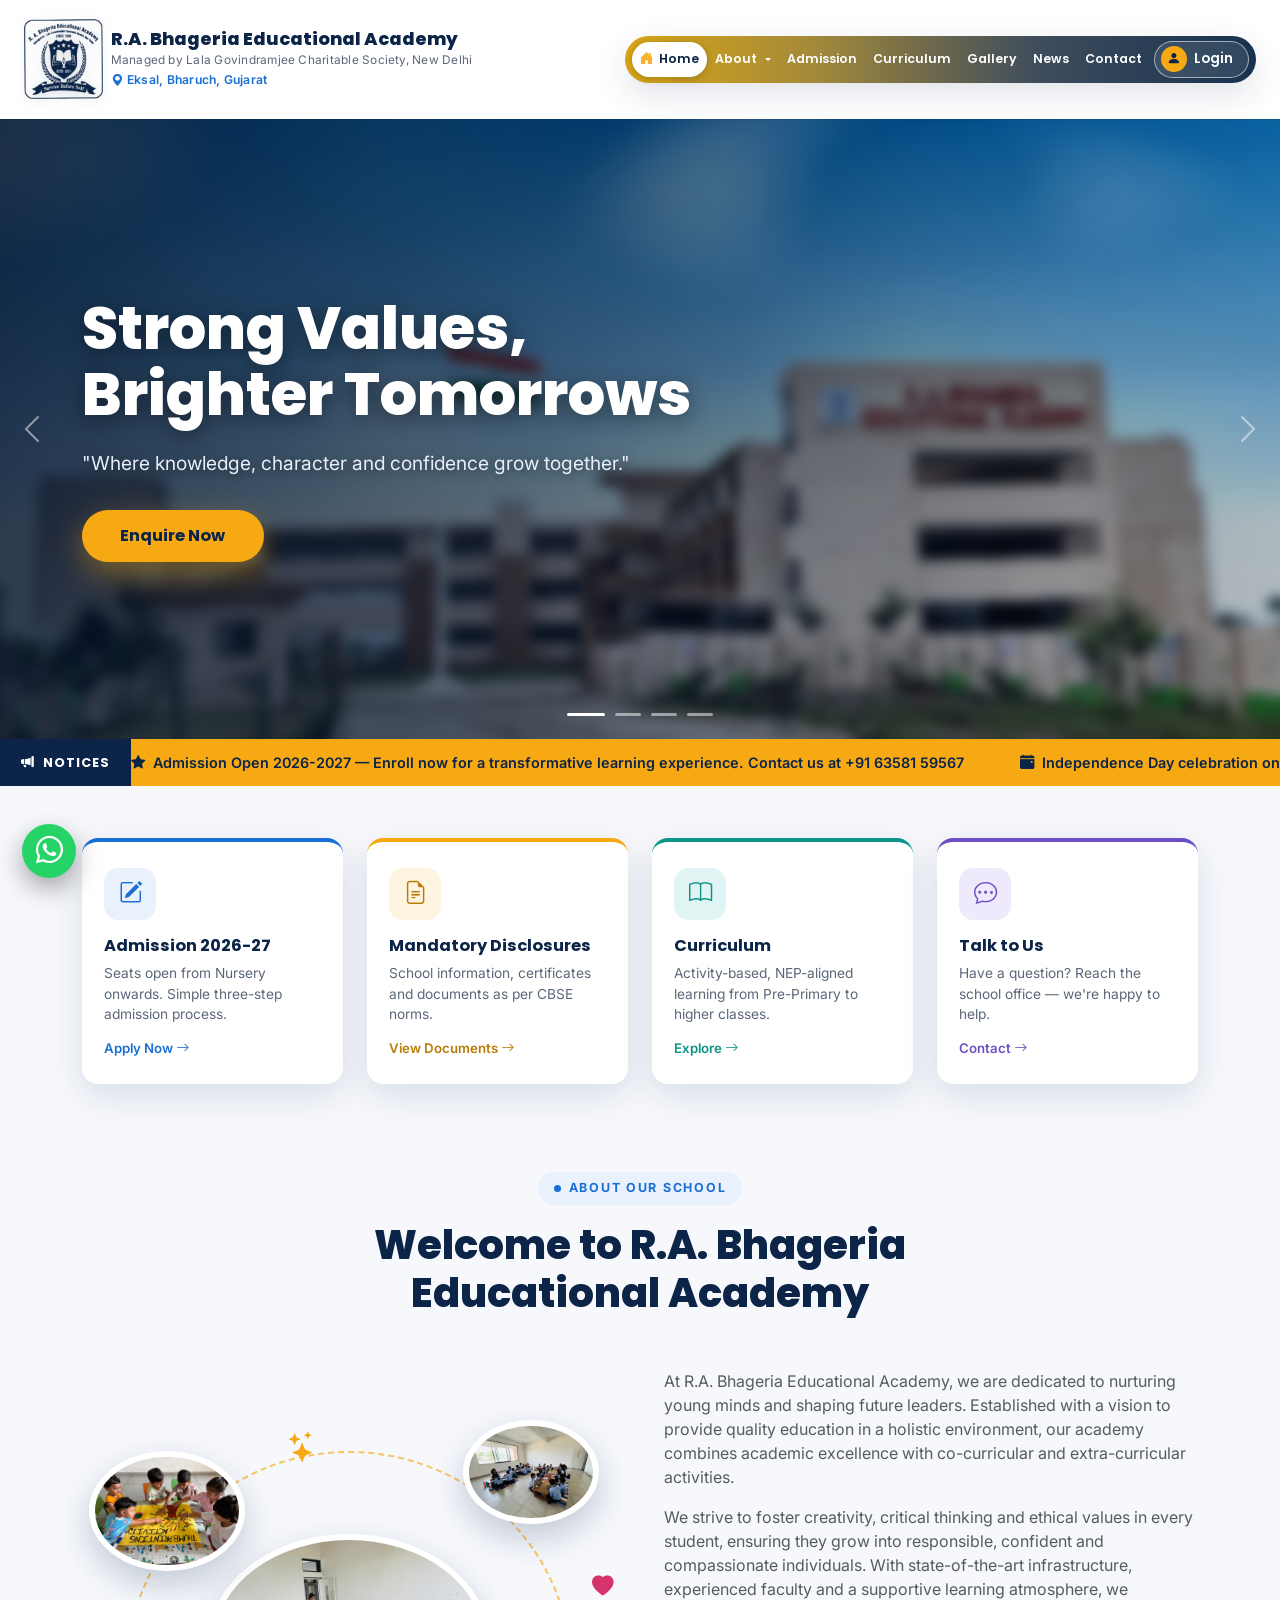
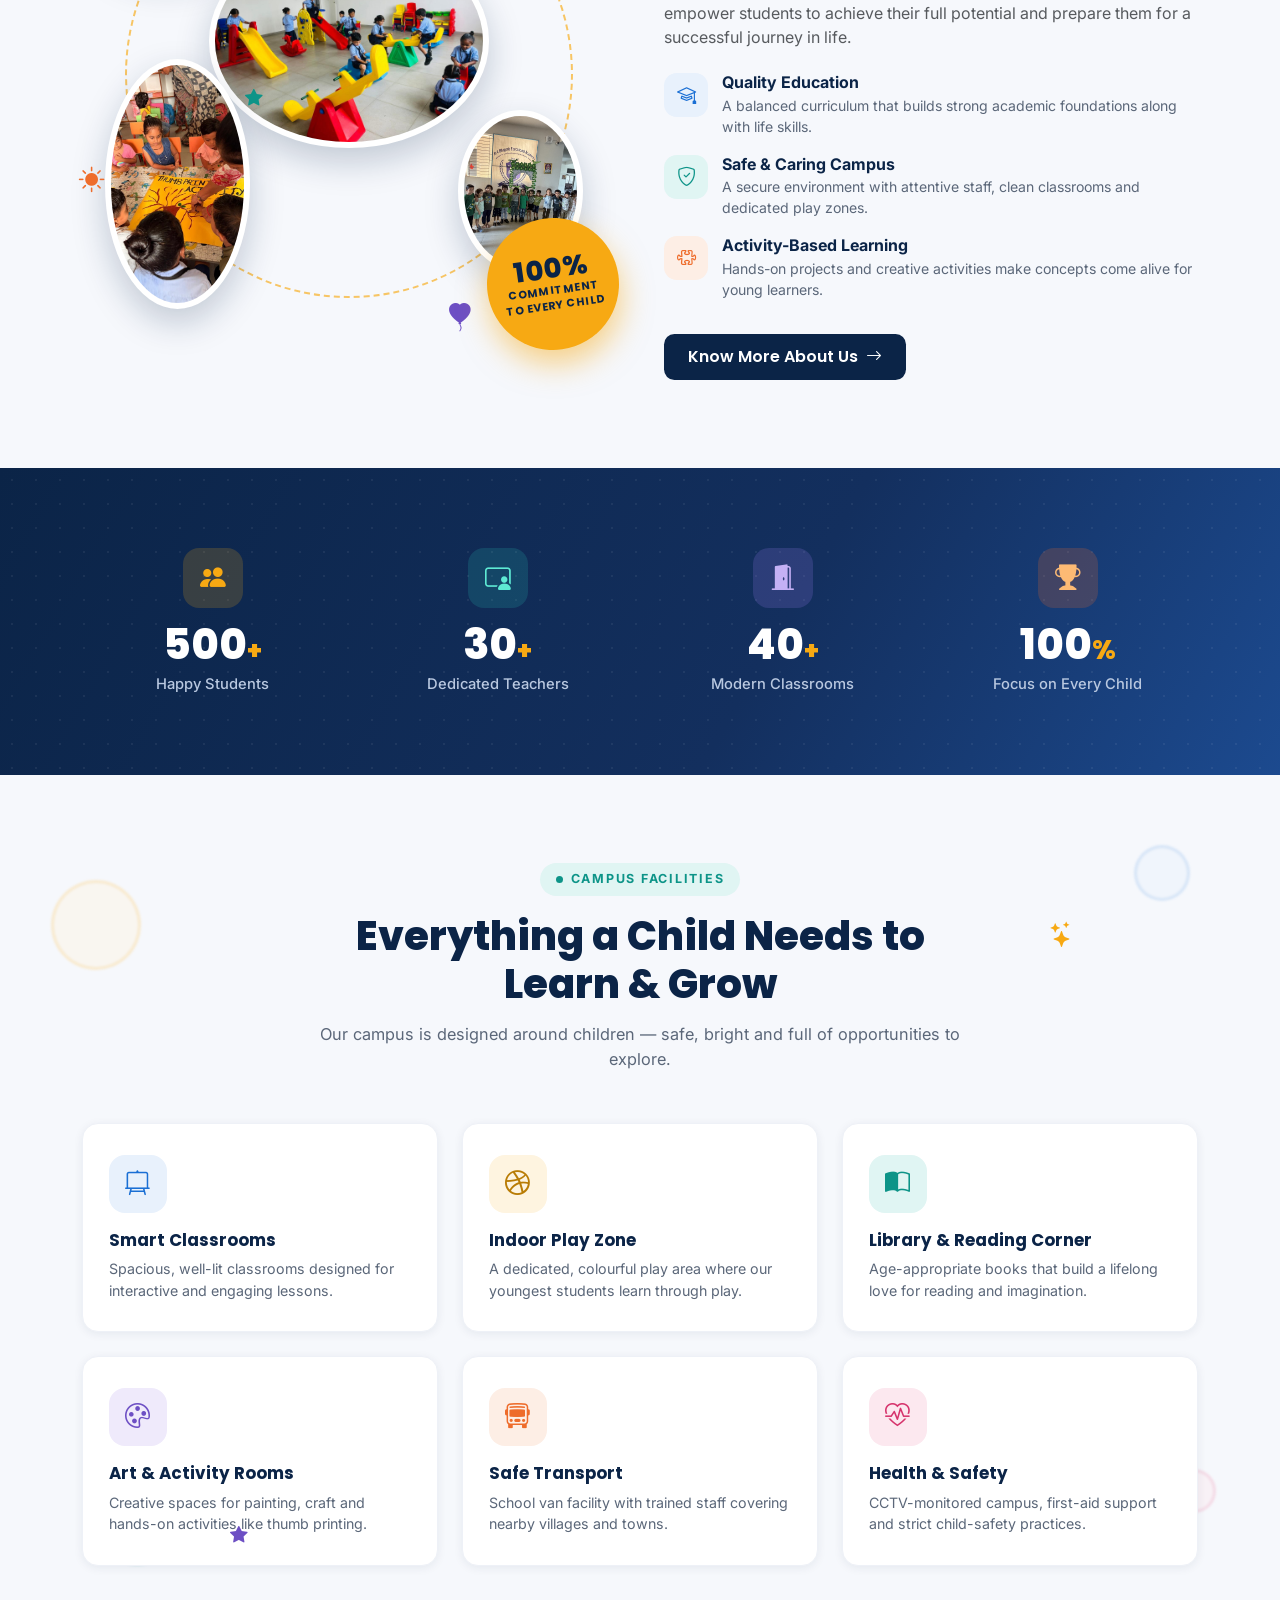
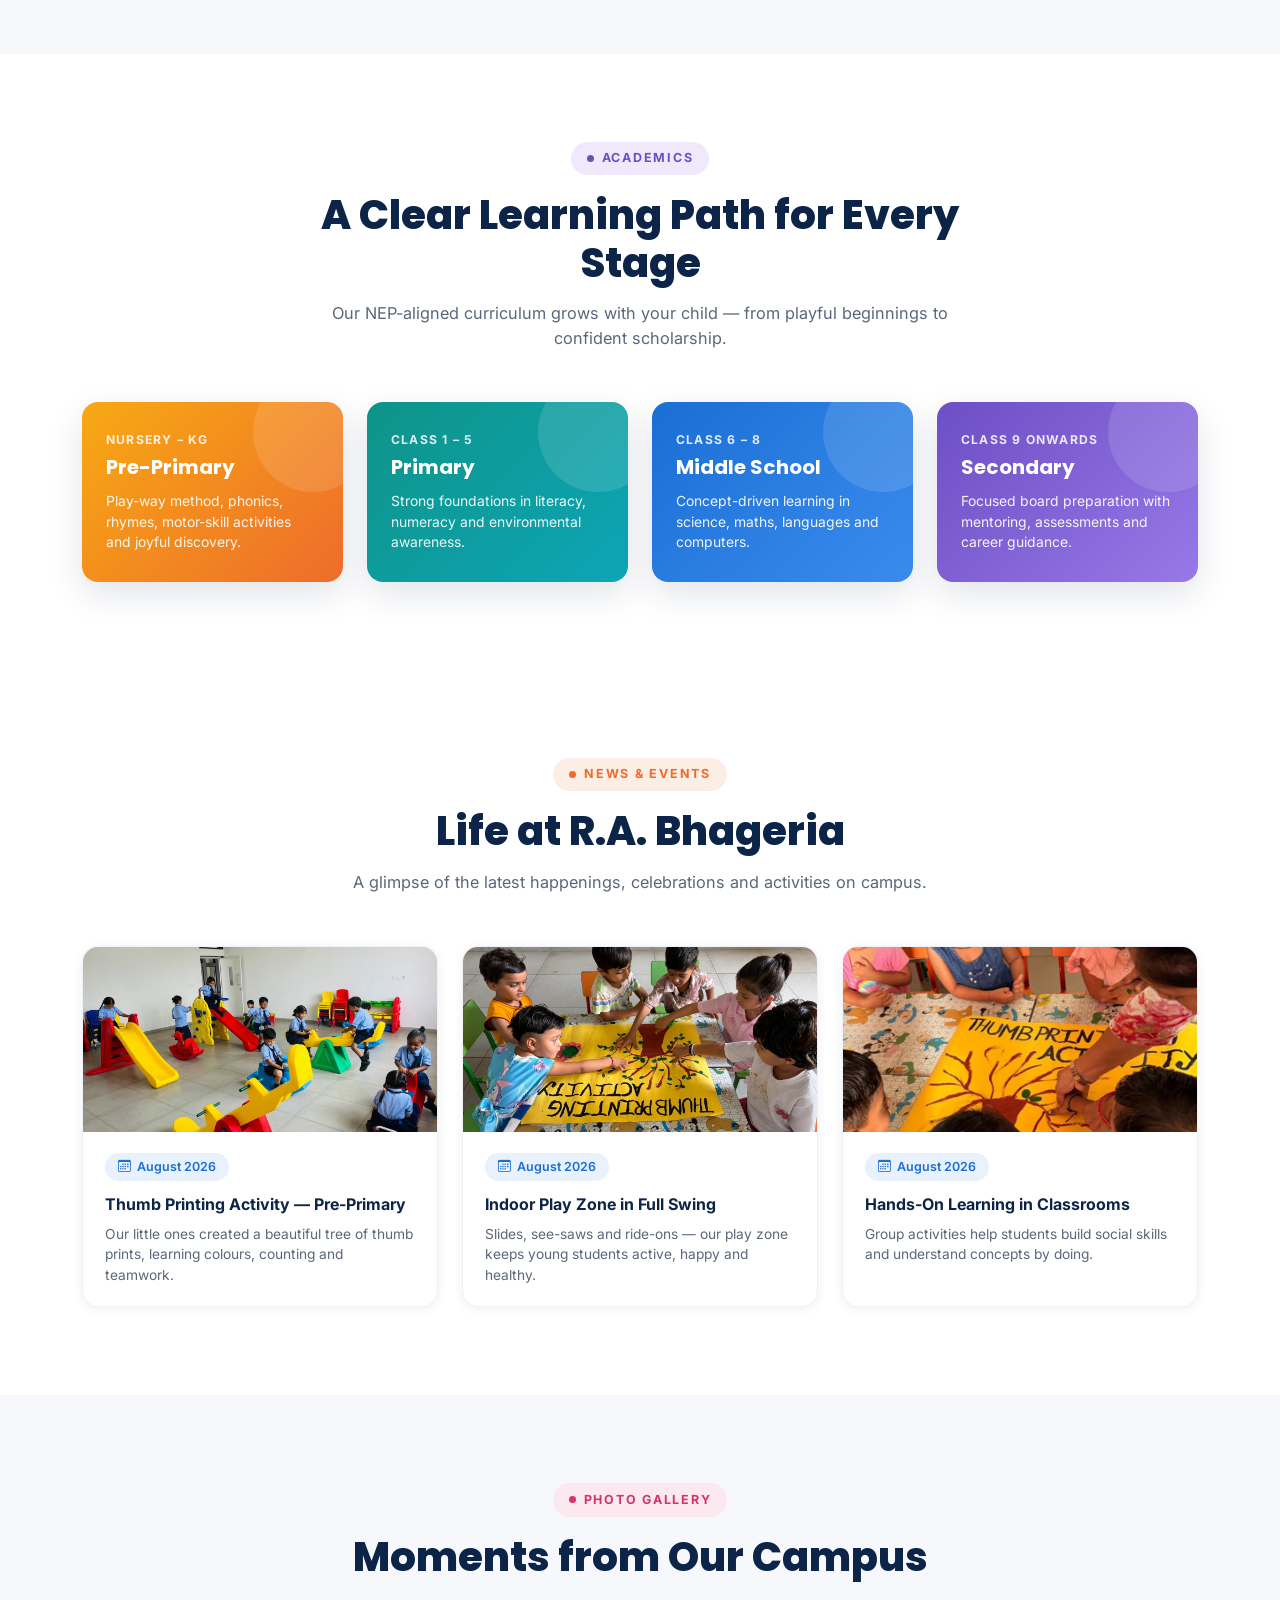
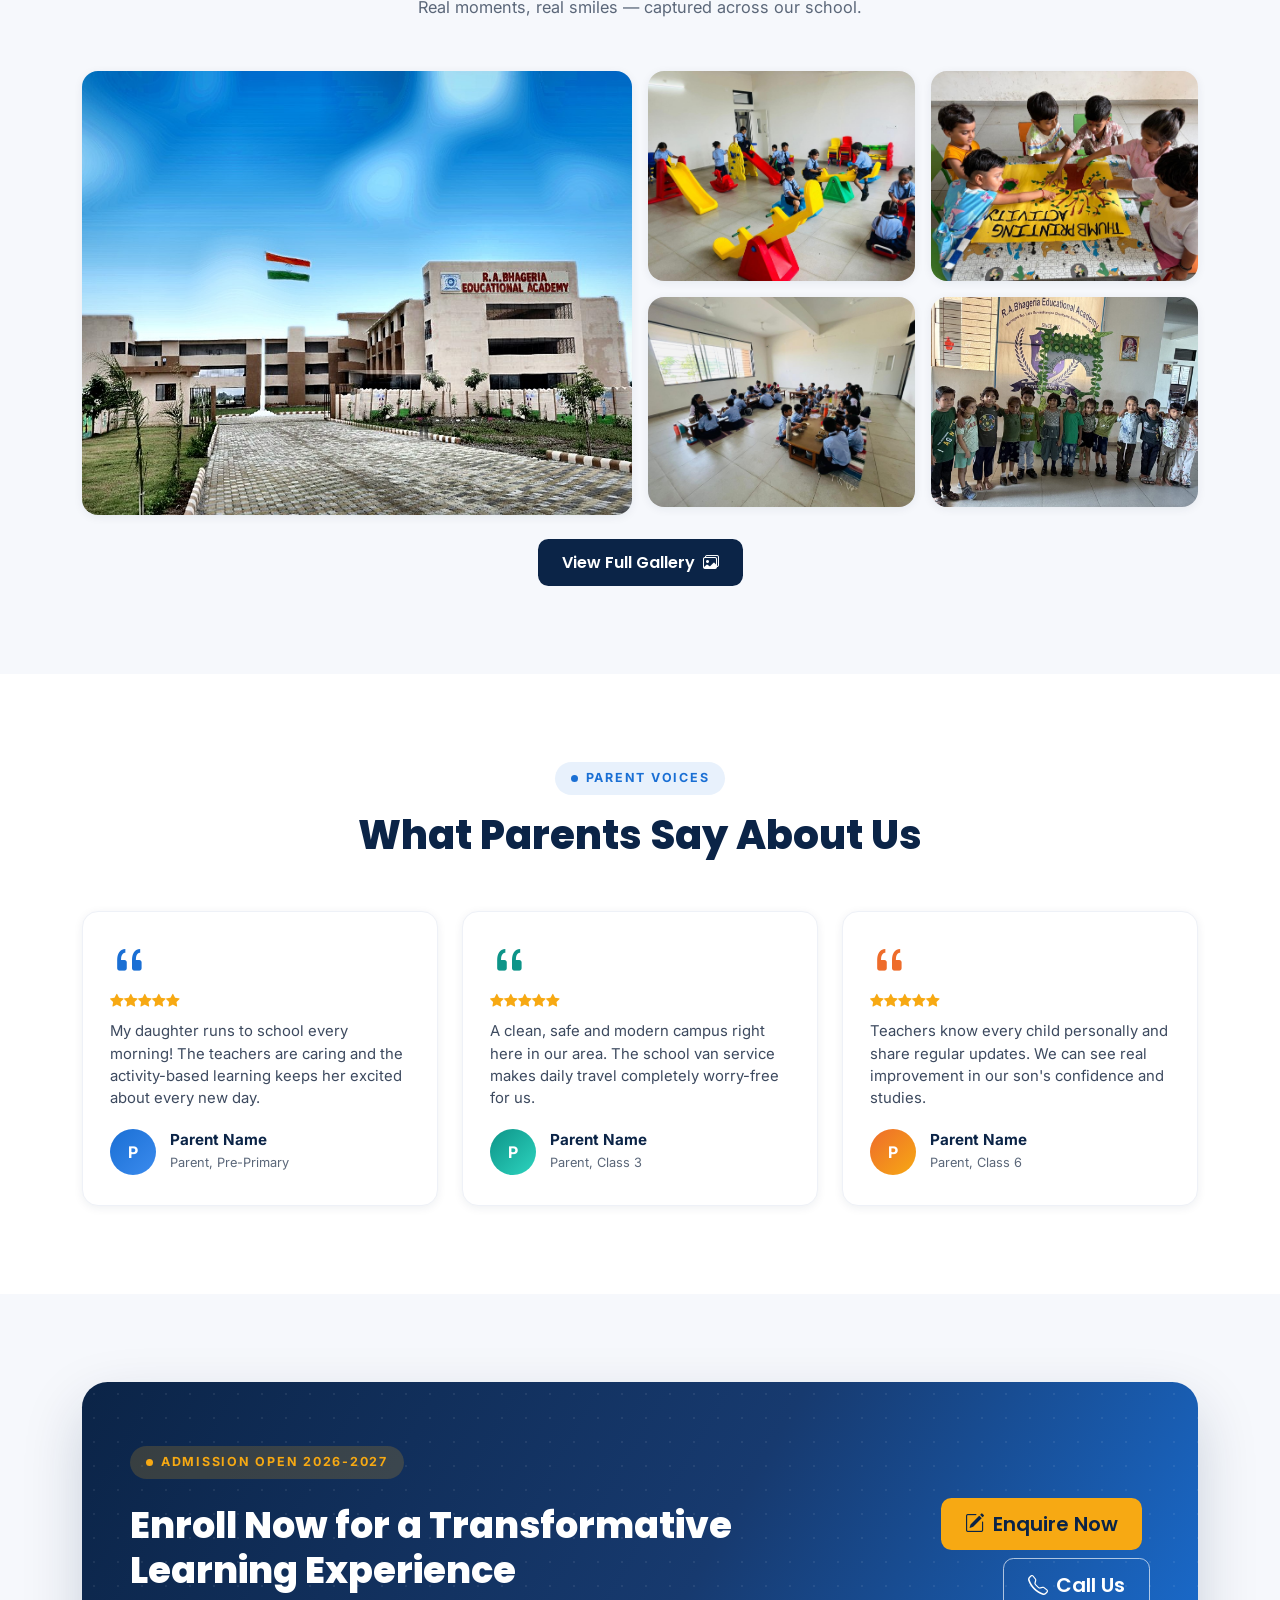
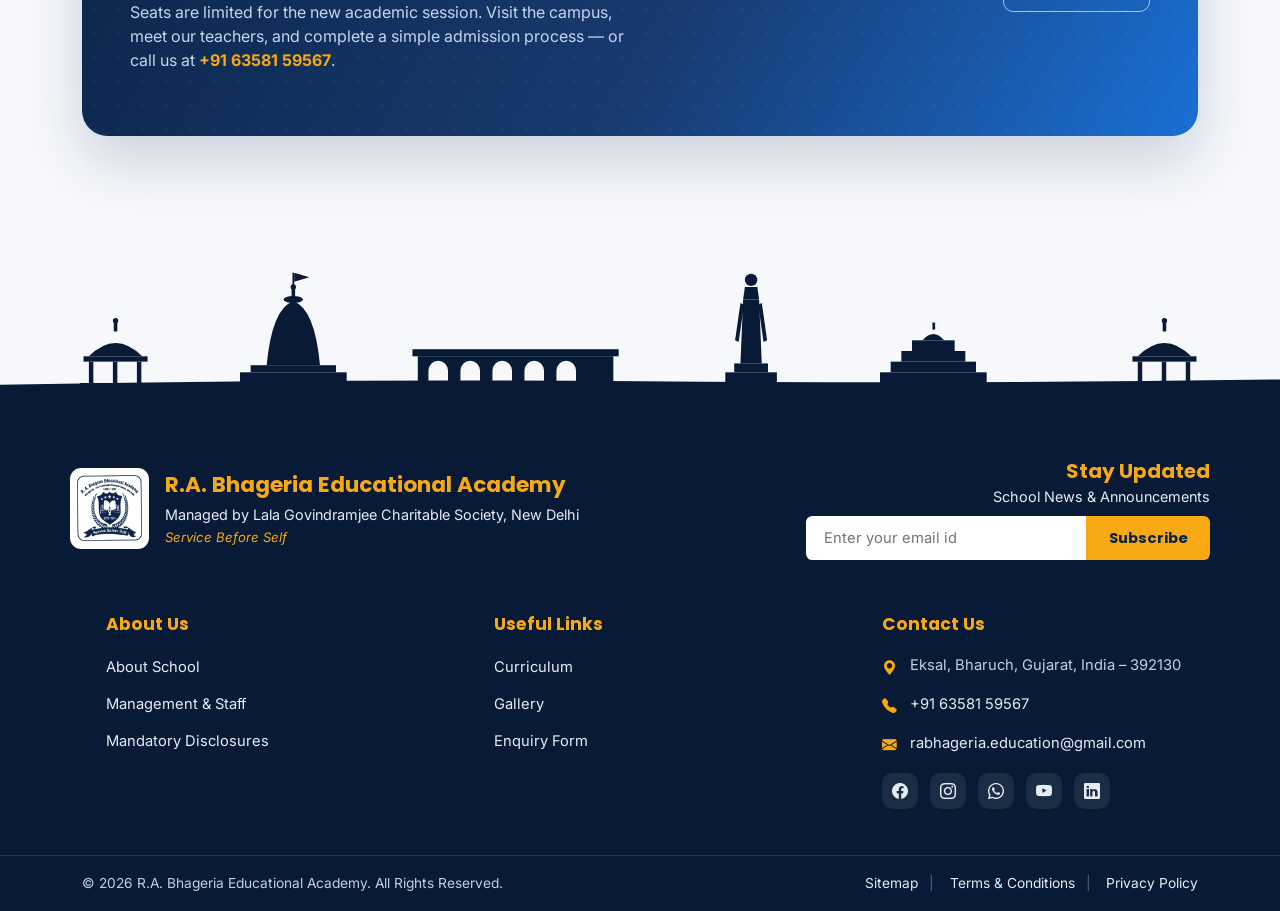
==== index.html @ 796c6606 "Initial website" ====
<!DOCTYPE html>
<html lang="en">
<head>
<meta charset="UTF-8">
<meta name="viewport" content="width=device-width, initial-scale=1.0">
<title>R.A. Bhageria Educational Academy | Eksal, Bharuch, Gujarat</title>
<meta name="description" content="R.A. Bhageria Educational Academy, Eksal, Bharuch — a modern CBSE school managed by Lala Govindramjee Charitable Society, New Delhi. Admissions open for 2026-27.">

<!-- Bootstrap 5 (local) -->
<link href="assets/css/bootstrap.min.css" rel="stylesheet">
<!-- Bootstrap Icons (local) -->
<link rel="stylesheet" href="assets/css/bootstrap-icons.min.css">
<!-- Google Fonts -->
<link rel="preconnect" href="https://fonts.googleapis.com">
<link href="https://fonts.googleapis.com/css2?family=Poppins:wght@400;500;600;700;800&family=Inter:wght@400;500;600&display=swap" rel="stylesheet">

<link rel="stylesheet" href="assets/css/style.css">
</head>
<body>

<!-- ================= NAVBAR (single) ================= -->
<nav class="navbar navbar-expand-xl navbar-main sticky-top" id="mainNav">
  <div class="container-fluid px-3 px-lg-4">
    <a class="navbar-brand d-flex align-items-center gap-2 me-2" href="#home">
      <img src="images/logo.png" alt="R.A. Bhageria Educational Academy logo" class="brand-logo">
      <div>
        <div class="brand-name">R.A. Bhageria Educational Academy</div>
        <div class="brand-tag">Managed by Lala Govindramjee Charitable Society, New Delhi</div>
        <div class="brand-loc"><i class="bi bi-geo-alt-fill me-1"></i>Eksal, Bharuch, Gujarat</div>
      </div>
    </a>
    <button class="navbar-toggler border-0" type="button" data-bs-toggle="offcanvas" data-bs-target="#mobileNav" aria-label="Menu">
      <i class="bi bi-list fs-2"></i>
    </button>
    <div class="collapse navbar-collapse justify-content-end d-none d-xl-flex">
      <div class="nav-strip">
        <ul class="navbar-nav align-items-center">
          <li class="nav-item"><a class="nav-link active" href="#home"><i class="bi bi-house-door-fill"></i>Home</a></li>
          <li class="nav-item dropdown">
            <a class="nav-link dropdown-toggle" href="#about" data-bs-toggle="dropdown"><i class="bi bi-people-fill"></i>About</a>
            <ul class="dropdown-menu">
              <li><a class="dropdown-item" href="about.html">About Us</a></li>
              <li><a class="dropdown-item" href="management-staff.html">Management &amp; Staff</a></li>
              <li><a class="dropdown-item" href="vision-mission.html">Vision &amp; Mission</a></li>
              <li><a class="dropdown-item" href="about.html#faq">FAQs</a></li>
              <li><a class="dropdown-item" href="about.html#contact-us">Contact &amp; Location</a></li>
            </ul>
          </li>
          <li class="nav-item"><a class="nav-link" href="#admission"><i class="bi bi-person-vcard-fill"></i>Admission</a></li>
          <li class="nav-item"><a class="nav-link" href="#academics"><i class="bi bi-journal-bookmark-fill"></i>Curriculum</a></li>
          <li class="nav-item"><a class="nav-link" href="#gallery"><i class="bi bi-images"></i>Gallery</a></li>
          <li class="nav-item"><a class="nav-link" href="#news"><i class="bi bi-newspaper"></i>News</a></li>
          <li class="nav-item"><a class="nav-link" href="#contact"><i class="bi bi-envelope-fill"></i>Contact</a></li>
          <li class="nav-item ms-1">
            <a class="portal-btn" href="#">
              <span class="portal-ic"><i class="bi bi-person-fill"></i></span> Login
            </a>
          </li>
        </ul>
      </div>
    </div>
  </div>
</nav>

<!-- Mobile offcanvas menu -->
<div class="offcanvas offcanvas-end" tabindex="-1" id="mobileNav">
  <div class="offcanvas-header">
    <h5 class="mb-0 font-display fw-bold" style="color:var(--navy)">Menu</h5>
    <button type="button" class="btn-close" data-bs-dismiss="offcanvas"></button>
  </div>
  <div class="offcanvas-body">
    <ul class="navbar-nav gap-1">
      <li class="nav-item"><a class="nav-link" href="#home" data-bs-dismiss="offcanvas">Home</a></li>
      <li class="nav-item"><a class="nav-link" href="about.html">About Us</a></li>
      <li class="nav-item"><a class="nav-link" href="management-staff.html">Management &amp; Staff</a></li>
      <li class="nav-item"><a class="nav-link" href="vision-mission.html">Vision &amp; Mission</a></li>
      <li class="nav-item"><a class="nav-link" href="#admission" data-bs-dismiss="offcanvas">Admission</a></li>
      <li class="nav-item"><a class="nav-link" href="#academics" data-bs-dismiss="offcanvas">Curriculum</a></li>
      <li class="nav-item"><a class="nav-link" href="#gallery" data-bs-dismiss="offcanvas">Gallery</a></li>
      <li class="nav-item"><a class="nav-link" href="#news" data-bs-dismiss="offcanvas">News &amp; Events</a></li>
      <li class="nav-item"><a class="nav-link" href="#contact" data-bs-dismiss="offcanvas">Contact Us</a></li>
      <li class="nav-item mt-3">
        <a class="portal-btn" href="#"><span class="portal-ic"><i class="bi bi-person-fill"></i></span> Login</a>
      </li>
    </ul>
  </div>
</div>

<!-- ================= HERO (full-bleed blurred photo + bold text) ================= -->
<header class="hero" id="home">
  <div id="heroCarousel" class="carousel slide" data-bs-ride="carousel" data-bs-interval="5500" data-bs-wrap="true" data-bs-touch="true">
    <div class="carousel-indicators">
      <button type="button" data-bs-target="#heroCarousel" data-bs-slide-to="0" class="active"></button>
      <button type="button" data-bs-target="#heroCarousel" data-bs-slide-to="1"></button>
      <button type="button" data-bs-target="#heroCarousel" data-bs-slide-to="2"></button>
      <button type="button" data-bs-target="#heroCarousel" data-bs-slide-to="3"></button>
    </div>
    <div class="carousel-inner">

      <!-- Slide 1 -->
      <div class="carousel-item active">
        <div class="slide-bg bg-1"></div>
        <div class="slide-overlay"></div>
        <div class="container">
          <div class="col-lg-8 col-xl-7">
            <h1 class="hero-title">Strong Values,<br>Brighter Tomorrows</h1>
            <p class="hero-quote">"Where knowledge, character and confidence grow together."</p>
            <a href="#contact" class="btn btn-enquire">Enquire Now</a>
          </div>
        </div>
      </div>

      <!-- Slide 2 -->
      <div class="carousel-item">
        <div class="slide-bg bg-2"></div>
        <div class="slide-overlay"></div>
        <div class="container">
          <div class="col-lg-8 col-xl-7">
            <h1 class="hero-title">Learning Through Play,<br>Growing Every Day</h1>
            <p class="hero-quote">"Bright play zones and caring teachers build confident little learners."</p>
            <a href="#gallery" class="btn btn-enquire">View Gallery</a>
          </div>
        </div>
      </div>

      <!-- Slide 3 -->
      <div class="carousel-item">
        <div class="slide-bg bg-3"></div>
        <div class="slide-overlay"></div>
        <div class="container">
          <div class="col-lg-8 col-xl-7">
            <h1 class="hero-title">Where Every Child<br>Learns by Doing</h1>
            <p class="hero-quote">"Hands-on activities make learning meaningful, memorable and fun."</p>
            <a href="#academics" class="btn btn-enquire">Our Curriculum</a>
          </div>
        </div>
      </div>

      <!-- Slide 4 -->
      <div class="carousel-item">
        <div class="slide-bg bg-4"></div>
        <div class="slide-overlay"></div>
        <div class="container">
          <div class="col-lg-8 col-xl-7">
            <h1 class="hero-title">Care Beyond<br>the Classroom</h1>
            <p class="hero-quote">"Healthy meals, safe spaces and values that last a lifetime."</p>
            <a href="#admission" class="btn btn-enquire">Enquire Now</a>
          </div>
        </div>
      </div>

    </div>
    <button class="carousel-control-prev" type="button" data-bs-target="#heroCarousel" data-bs-slide="prev">
      <span class="carousel-control-prev-icon"></span>
    </button>
    <button class="carousel-control-next" type="button" data-bs-target="#heroCarousel" data-bs-slide="next">
      <span class="carousel-control-next-icon"></span>
    </button>
  </div>
</header>

<!-- ================= NOTICE TICKER ================= -->
<div class="ticker-wrap d-flex align-items-stretch">
  <div class="ticker-label"><i class="bi bi-megaphone-fill"></i> NOTICES</div>
  <div class="ticker">
    <div class="ticker-track">
      <span><i class="bi bi-star-fill"></i>Admission Open 2026-2027 — Enroll now for a transformative learning experience. Contact us at +91 63581 59567</span>
      <span><i class="bi bi-calendar-event-fill"></i>Independence Day celebration on 15th August at the school ground</span>
      <span><i class="bi bi-palette-fill"></i>Thumb Printing Activity conducted for Pre-Primary students</span>
      <span><i class="bi bi-bus-front-fill"></i>School transport facility available across Bharuch district</span>
      <span><i class="bi bi-star-fill"></i>Admission Open 2026-2027 — Enroll now for a transformative learning experience. Contact us at +91 63581 59567</span>
      <span><i class="bi bi-calendar-event-fill"></i>Independence Day celebration on 15th August at the school ground</span>
      <span><i class="bi bi-palette-fill"></i>Thumb Printing Activity conducted for Pre-Primary students</span>
      <span><i class="bi bi-bus-front-fill"></i>School transport facility available across Bharuch district</span>
    </div>
  </div>
</div>

<!-- ================= QUICK LINKS ================= -->
<div class="container quick-wrap">
  <div class="row g-4">
    <div class="col-md-6 col-lg-3 reveal">
      <a href="#admission" class="quick-card qc-blue">
        <div class="ic"><i class="bi bi-pencil-square"></i></div>
        <h5>Admission 2026-27</h5>
        <p>Seats open from Nursery onwards. Simple three-step admission process.</p>
        <span class="go">Apply Now <i class="bi bi-arrow-right"></i></span>
      </a>
    </div>
    <div class="col-md-6 col-lg-3 reveal" data-delay="1">
      <a href="#" class="quick-card qc-gold">
        <div class="ic"><i class="bi bi-file-earmark-text"></i></div>
        <h5>Mandatory Disclosures</h5>
        <p>School information, certificates and documents as per CBSE norms.</p>
        <span class="go">View Documents <i class="bi bi-arrow-right"></i></span>
      </a>
    </div>
    <div class="col-md-6 col-lg-3 reveal" data-delay="2">
      <a href="#academics" class="quick-card qc-teal">
        <div class="ic"><i class="bi bi-book"></i></div>
        <h5>Curriculum</h5>
        <p>Activity-based, NEP-aligned learning from Pre-Primary to higher classes.</p>
        <span class="go">Explore <i class="bi bi-arrow-right"></i></span>
      </a>
    </div>
    <div class="col-md-6 col-lg-3 reveal" data-delay="3">
      <a href="#contact" class="quick-card qc-purple">
        <div class="ic"><i class="bi bi-chat-dots"></i></div>
        <h5>Talk to Us</h5>
        <p>Have a question? Reach the school office — we're happy to help.</p>
        <span class="go">Contact <i class="bi bi-arrow-right"></i></span>
      </a>
    </div>
  </div>
</div>

<!-- ================= ABOUT ================= -->
<section class="section" id="about">
  <div class="container">
    <div class="section-head reveal">
      <span class="eyebrow c-blue"><span class="dot"></span> About Our School</span>
      <h2 class="section-title">Welcome to R.A. Bhageria Educational Academy</h2>
    </div>
    <div class="row align-items-center g-5">
      <div class="col-lg-6 reveal">
        <div class="about-collage">
          <div class="collage-ring"></div>
          <div class="c-photo c-main"><img src="images/activity-thumbprint.jpg" alt="Students doing thumb printing activity"></div>
          <div class="c-photo c-sm c1"><img src="images/play-area.jpg" alt="Indoor play zone"></div>
          <div class="c-photo c-sm c2"><img src="images/dining-hall.jpg" alt="Dining hall"></div>
          <div class="c-photo c-sm c3"><img src="images/classroom-2.jpg" alt="Classroom activity"></div>
          <div class="c-photo c-sm c4"><img src="images/activity-2.jpg" alt="Activity time"></div>
          <i class="bi bi-stars deco d1" aria-hidden="true"></i>
          <i class="bi bi-heart-fill deco d2" aria-hidden="true"></i>
          <i class="bi bi-sun-fill deco d3" aria-hidden="true"></i>
          <i class="bi bi-balloon-heart-fill deco d4" aria-hidden="true"></i>
          <i class="bi bi-star-fill deco d5" aria-hidden="true"></i>
          <div class="collage-sticker"><span>100%</span>Commitment<br>to Every Child</div>
        </div>
      </div>
      <div class="col-lg-6 reveal" data-delay="1">
        <p class="text-muted mb-3">At R.A. Bhageria Educational Academy, we are dedicated to nurturing young minds and shaping future leaders. Established with a vision to provide quality education in a holistic environment, our academy combines academic excellence with co-curricular and extra-curricular activities.</p>
        <p class="text-muted mb-4">We strive to foster creativity, critical thinking and ethical values in every student, ensuring they grow into responsible, confident and compassionate individuals. With state-of-the-art infrastructure, experienced faculty and a supportive learning atmosphere, we empower students to achieve their full potential and prepare them for a successful journey in life.</p>
        <div class="about-point">
          <div class="ic" style="background:var(--blue-soft);color:var(--blue)"><i class="bi bi-mortarboard"></i></div>
          <div><h6>Quality Education</h6><p>A balanced curriculum that builds strong academic foundations along with life skills.</p></div>
        </div>
        <div class="about-point">
          <div class="ic" style="background:var(--teal-soft);color:var(--teal)"><i class="bi bi-shield-check"></i></div>
          <div><h6>Safe &amp; Caring Campus</h6><p>A secure environment with attentive staff, clean classrooms and dedicated play zones.</p></div>
        </div>
        <div class="about-point">
          <div class="ic" style="background:var(--orange-soft);color:var(--orange)"><i class="bi bi-puzzle"></i></div>
          <div><h6>Activity-Based Learning</h6><p>Hands-on projects and creative activities make concepts come alive for young learners.</p></div>
        </div>
        <a href="#" class="btn btn-navy mt-3">Know More About Us <i class="bi bi-arrow-right ms-1"></i></a>
      </div>
    </div>
  </div>
</section>

<!-- ================= STATS ================= -->
<section class="stats py-5">
  <div class="container position-relative py-3">
    <div class="row g-4">
      <div class="col-6 col-lg-3 reveal">
        <div class="stat-box">
          <div class="ic" style="background:rgba(247,169,19,.18);color:var(--gold)"><i class="bi bi-people-fill"></i></div>
          <div class="stat-num"><span class="counter" data-target="500">0</span><small>+</small></div>
          <div class="stat-lbl">Happy Students</div>
        </div>
      </div>
      <div class="col-6 col-lg-3 reveal" data-delay="1">
        <div class="stat-box">
          <div class="ic" style="background:rgba(45,212,191,.16);color:#5eead4"><i class="bi bi-person-video3"></i></div>
          <div class="stat-num"><span class="counter" data-target="30">0</span><small>+</small></div>
          <div class="stat-lbl">Dedicated Teachers</div>
        </div>
      </div>
      <div class="col-6 col-lg-3 reveal" data-delay="2">
        <div class="stat-box">
          <div class="ic" style="background:rgba(150,120,232,.2);color:#c4b0f5"><i class="bi bi-door-open-fill"></i></div>
          <div class="stat-num"><span class="counter" data-target="40">0</span><small>+</small></div>
          <div class="stat-lbl">Modern Classrooms</div>
        </div>
      </div>
      <div class="col-6 col-lg-3 reveal" data-delay="3">
        <div class="stat-box">
          <div class="ic" style="background:rgba(238,108,43,.2);color:#fdba74"><i class="bi bi-trophy-fill"></i></div>
          <div class="stat-num"><span class="counter" data-target="100">0</span><small>%</small></div>
          <div class="stat-lbl">Focus on Every Child</div>
        </div>
      </div>
    </div>
  </div>
</section>

<!-- ================= FACILITIES ================= -->
<section class="section facilities-sec" id="facilities">
  <span class="fshape fs1"></span>
  <span class="fshape fs2"></span>
  <span class="fshape fs3"></span>
  <span class="fshape fs4"></span>
  <i class="bi bi-stars deco fd1" aria-hidden="true"></i>
  <i class="bi bi-star-fill deco fd2" aria-hidden="true"></i>
  <div class="container position-relative">
    <div class="section-head reveal">
      <span class="eyebrow c-teal"><span class="dot"></span> Campus Facilities</span>
      <h2 class="section-title">Everything a Child Needs to Learn &amp; Grow</h2>
      <p class="section-sub">Our campus is designed around children — safe, bright and full of opportunities to explore.</p>
    </div>
    <div class="row g-4">
      <div class="col-md-6 col-lg-4 reveal">
        <div class="facility-card">
          <div class="ic" style="background:var(--blue-soft);color:var(--blue)"><i class="bi bi-easel2"></i></div>
          <h5>Smart Classrooms</h5>
          <p>Spacious, well-lit classrooms designed for interactive and engaging lessons.</p>
        </div>
      </div>
      <div class="col-md-6 col-lg-4 reveal" data-delay="1">
        <div class="facility-card">
          <div class="ic" style="background:var(--gold-soft);color:#b97c05"><i class="bi bi-dribbble"></i></div>
          <h5>Indoor Play Zone</h5>
          <p>A dedicated, colourful play area where our youngest students learn through play.</p>
        </div>
      </div>
      <div class="col-md-6 col-lg-4 reveal" data-delay="2">
        <div class="facility-card">
          <div class="ic" style="background:var(--teal-soft);color:var(--teal)"><i class="bi bi-book-half"></i></div>
          <h5>Library &amp; Reading Corner</h5>
          <p>Age-appropriate books that build a lifelong love for reading and imagination.</p>
        </div>
      </div>
      <div class="col-md-6 col-lg-4 reveal">
        <div class="facility-card">
          <div class="ic" style="background:var(--purple-soft);color:var(--purple)"><i class="bi bi-palette"></i></div>
          <h5>Art &amp; Activity Rooms</h5>
          <p>Creative spaces for painting, craft and hands-on activities like thumb printing.</p>
        </div>
      </div>
      <div class="col-md-6 col-lg-4 reveal" data-delay="1">
        <div class="facility-card">
          <div class="ic" style="background:var(--orange-soft);color:var(--orange)"><i class="bi bi-bus-front"></i></div>
          <h5>Safe Transport</h5>
          <p>School van facility with trained staff covering nearby villages and towns.</p>
        </div>
      </div>
      <div class="col-md-6 col-lg-4 reveal" data-delay="2">
        <div class="facility-card">
          <div class="ic" style="background:var(--rose-soft);color:var(--rose)"><i class="bi bi-heart-pulse"></i></div>
          <h5>Health &amp; Safety</h5>
          <p>CCTV-monitored campus, first-aid support and strict child-safety practices.</p>
        </div>
      </div>
    </div>
  </div>
</section>

<!-- ================= ACADEMICS ================= -->
<section class="section academics" id="academics">
  <div class="container">
    <div class="section-head reveal">
      <span class="eyebrow c-purple"><span class="dot"></span> Academics</span>
      <h2 class="section-title">A Clear Learning Path for Every Stage</h2>
      <p class="section-sub">Our NEP-aligned curriculum grows with your child — from playful beginnings to confident scholarship.</p>
    </div>
    <div class="row g-4">
      <div class="col-md-6 col-lg-3 reveal">
        <div class="stage-card st-1">
          <div class="grade">Nursery – KG</div>
          <h5>Pre-Primary</h5>
          <p>Play-way method, phonics, rhymes, motor-skill activities and joyful discovery.</p>
        </div>
      </div>
      <div class="col-md-6 col-lg-3 reveal" data-delay="1">
        <div class="stage-card st-2">
          <div class="grade">Class 1 – 5</div>
          <h5>Primary</h5>
          <p>Strong foundations in literacy, numeracy and environmental awareness.</p>
        </div>
      </div>
      <div class="col-md-6 col-lg-3 reveal" data-delay="2">
        <div class="stage-card st-3">
          <div class="grade">Class 6 – 8</div>
          <h5>Middle School</h5>
          <p>Concept-driven learning in science, maths, languages and computers.</p>
        </div>
      </div>
      <div class="col-md-6 col-lg-3 reveal" data-delay="3">
        <div class="stage-card st-4">
          <div class="grade">Class 9 onwards</div>
          <h5>Secondary</h5>
          <p>Focused board preparation with mentoring, assessments and career guidance.</p>
        </div>
      </div>
    </div>
  </div>
</section>

<!-- ================= NEWS & EVENTS ================= -->
<section class="section" id="news" style="background:#fff">
  <div class="container">
    <div class="section-head reveal">
      <span class="eyebrow c-orange"><span class="dot"></span> News &amp; Events</span>
      <h2 class="section-title">Life at R.A. Bhageria</h2>
      <p class="section-sub">A glimpse of the latest happenings, celebrations and activities on campus.</p>
    </div>
    <div class="row g-4">
      <div class="col-md-6 col-lg-4 reveal">
        <div class="news-card nc-1">
          <div class="thumb"><img src="images/activity-thumbprint.jpg" alt="Thumb printing activity by pre-primary students"></div>
          <div class="news-body">
            <span class="news-date"><i class="bi bi-calendar3"></i> August 2026</span>
            <h6>Thumb Printing Activity — Pre-Primary</h6>
            <p>Our little ones created a beautiful tree of thumb prints, learning colours, counting and teamwork.</p>
          </div>
        </div>
      </div>
      <div class="col-md-6 col-lg-4 reveal" data-delay="1">
        <div class="news-card nc-2">
          <div class="thumb"><img src="images/play-area.jpg" alt="Students enjoying the indoor play zone"></div>
          <div class="news-body">
            <span class="news-date"><i class="bi bi-calendar3"></i> August 2026</span>
            <h6>Indoor Play Zone in Full Swing</h6>
            <p>Slides, see-saws and ride-ons — our play zone keeps young students active, happy and healthy.</p>
          </div>
        </div>
      </div>
      <div class="col-md-6 col-lg-4 reveal" data-delay="2">
        <div class="news-card nc-3">
          <div class="thumb"><img src="images/classroom-2.jpg" alt="Classroom activity session"></div>
          <div class="news-body">
            <span class="news-date"><i class="bi bi-calendar3"></i> August 2026</span>
            <h6>Hands-On Learning in Classrooms</h6>
            <p>Group activities help students build social skills and understand concepts by doing.</p>
          </div>
        </div>
      </div>
    </div>
  </div>
</section>

<!-- ================= GALLERY ================= -->
<section class="section" id="gallery">
  <div class="container">
    <div class="section-head reveal">
      <span class="eyebrow c-rose"><span class="dot"></span> Photo Gallery</span>
      <h2 class="section-title">Moments from Our Campus</h2>
      <p class="section-sub">Real moments, real smiles — captured across our school.</p>
    </div>
    <div class="row g-3">
      <div class="col-lg-6 reveal">
        <a class="g-item tall d-block" href="images/school-building-hd.jpg" target="_blank">
          <img src="images/school-building-hd.jpg" alt="School building with the national flag">
          <span class="cap"><i class="bi bi-building me-1"></i> Our Campus</span>
        </a>
      </div>
      <div class="col-lg-6">
        <div class="row g-3">
          <div class="col-6 reveal" data-delay="1">
            <a class="g-item d-block" href="images/activity-thumbprint.jpg" target="_blank">
              <img src="images/activity-thumbprint.jpg" alt="Thumb printing activity">
              <span class="cap"><i class="bi bi-palette me-1"></i> Art Activity</span>
            </a>
          </div>
          <div class="col-6 reveal" data-delay="2">
            <a class="g-item d-block" href="images/play-area.jpg" target="_blank">
              <img src="images/play-area.jpg" alt="Indoor play area">
              <span class="cap"><i class="bi bi-dribbble me-1"></i> Play Zone</span>
            </a>
          </div>
          <div class="col-6 reveal" data-delay="2">
            <a class="g-item d-block" href="images/dining-hall.jpg" target="_blank">
              <img src="images/dining-hall.jpg" alt="Students having lunch in the dining hall">
              <span class="cap"><i class="bi bi-cup-hot me-1"></i> Dining Hall</span>
            </a>
          </div>
          <div class="col-6 reveal" data-delay="3">
            <a class="g-item d-block" href="images/activity-2.jpg" target="_blank">
              <img src="images/activity-2.jpg" alt="Students during activity time">
              <span class="cap"><i class="bi bi-stars me-1"></i> Activity Time</span>
            </a>
          </div>
        </div>
      </div>
    </div>
    <div class="text-center mt-4 reveal">
      <a href="#" class="btn btn-navy">View Full Gallery <i class="bi bi-images ms-1"></i></a>
    </div>
  </div>
</section>

<!-- ================= TESTIMONIALS ================= -->
<section class="section" id="testimonials" style="background:#fff">
  <div class="container">
    <div class="section-head reveal">
      <span class="eyebrow c-blue"><span class="dot"></span> Parent Voices</span>
      <h2 class="section-title">What Parents Say About Us</h2>
    </div>
    <div class="row g-4">
      <div class="col-md-4 reveal">
        <div class="testi-card">
          <div class="quote" style="color:var(--blue)"><i class="bi bi-quote"></i></div>
          <div class="stars"><i class="bi bi-star-fill"></i><i class="bi bi-star-fill"></i><i class="bi bi-star-fill"></i><i class="bi bi-star-fill"></i><i class="bi bi-star-fill"></i></div>
          <p>My daughter runs to school every morning! The teachers are caring and the activity-based learning keeps her excited about every new day.</p>
          <div class="testi-who">
            <div class="av" style="background:linear-gradient(135deg,#1a6fd4,#3b8bee)">P</div>
            <div><h6>Parent Name</h6><span>Parent, Pre-Primary</span></div>
          </div>
        </div>
      </div>
      <div class="col-md-4 reveal" data-delay="1">
        <div class="testi-card">
          <div class="quote" style="color:var(--teal)"><i class="bi bi-quote"></i></div>
          <div class="stars"><i class="bi bi-star-fill"></i><i class="bi bi-star-fill"></i><i class="bi bi-star-fill"></i><i class="bi bi-star-fill"></i><i class="bi bi-star-fill"></i></div>
          <p>A clean, safe and modern campus right here in our area. The school van service makes daily travel completely worry-free for us.</p>
          <div class="testi-who">
            <div class="av" style="background:linear-gradient(135deg,#0d9488,#2dd4bf)">P</div>
            <div><h6>Parent Name</h6><span>Parent, Class 3</span></div>
          </div>
        </div>
      </div>
      <div class="col-md-4 reveal" data-delay="2">
        <div class="testi-card">
          <div class="quote" style="color:var(--orange)"><i class="bi bi-quote"></i></div>
          <div class="stars"><i class="bi bi-star-fill"></i><i class="bi bi-star-fill"></i><i class="bi bi-star-fill"></i><i class="bi bi-star-fill"></i><i class="bi bi-star-fill"></i></div>
          <p>Teachers know every child personally and share regular updates. We can see real improvement in our son's confidence and studies.</p>
          <div class="testi-who">
            <div class="av" style="background:linear-gradient(135deg,#ee6c2b,#f7a913)">P</div>
            <div><h6>Parent Name</h6><span>Parent, Class 6</span></div>
          </div>
        </div>
      </div>
    </div>
  </div>
</section>

<!-- ================= CTA / ADMISSION ================= -->
<section class="section" id="admission">
  <div class="container">
    <div class="cta reveal">
      <div class="row align-items-center position-relative g-4">
        <div class="col-lg-8">
          <span class="eyebrow c-gold" style="background:rgba(247,169,19,.18);color:var(--gold)"><span class="dot"></span> Admission Open 2026-2027</span>
          <h2 class="mt-2">Enroll Now for a Transformative Learning Experience</h2>
          <p class="mt-2 mb-0">Seats are limited for the new academic session. Visit the campus, meet our teachers, and complete a simple admission process — or call us at <a href="tel:+916358159567" style="color:var(--gold);font-weight:700;text-decoration:none">+91 63581 59567</a>.</p>
        </div>
        <div class="col-lg-4 text-lg-end">
          <a href="#contact" class="btn btn-gold btn-lg mb-2 me-2"><i class="bi bi-pencil-square me-2"></i>Enquire Now</a>
          <a href="tel:+916358159567" class="btn btn-outline-light-2 btn-lg mb-2"><i class="bi bi-telephone me-2"></i>Call Us</a>
        </div>
      </div>
    </div>
  </div>
</section>

<!-- ================= GUJARAT HERITAGE BAND ================= -->
<div class="gujarat-band" aria-hidden="true">
<svg xmlns="http://www.w3.org/2000/svg" viewBox="0 0 1440 200" preserveAspectRatio="xMidYMax slice">
  <g fill="#081a35">
    <!-- ground -->
    <path d="M0,200 L0,182 Q360,175 720,178 Q1080,181 1440,176 L1440,200 Z"/>

    <!-- chhatri pavilion (left) -->
    <g>
      <path d="M100,150 Q130,120 160,150 Z"/>
      <rect x="128" y="112" width="4" height="10"/>
      <circle cx="130" cy="110" r="3"/>
      <rect x="94" y="150" width="72" height="6"/>
      <rect x="100" y="156" width="5" height="26"/>
      <rect x="127" y="156" width="5" height="26"/>
      <rect x="154" y="156" width="5" height="26"/>
      <rect x="90" y="180" width="80" height="6"/>
    </g>

    <!-- temple shikhara -->
    <g>
      <rect x="270" y="168" width="120" height="16"/>
      <rect x="282" y="160" width="96" height="8"/>
      <path d="M300,160 Q306,96 330,88 Q354,96 360,160 Z"/>
      <ellipse cx="330" cy="86" rx="11" ry="4"/>
      <rect x="328" y="74" width="4" height="10"/>
      <circle cx="330" cy="72" r="3"/>
      <rect x="329" y="56" width="2" height="16"/>
      <polygon points="331,56 348,61 331,66"/>
    </g>

    <!-- stepwell arcade -->
    <g>
      <rect x="464" y="142" width="232" height="8"/>
      <path fill-rule="evenodd" d="M470,182 L470,150 L690,150 L690,182 Z
        M482,182 L482,166 A11,11 0 0 1 504,166 L504,182 Z
        M518,182 L518,166 A11,11 0 0 1 540,166 L540,182 Z
        M554,182 L554,166 A11,11 0 0 1 576,166 L576,182 Z
        M590,182 L590,166 A11,11 0 0 1 612,166 L612,182 Z
        M626,182 L626,166 A11,11 0 0 1 648,166 L648,182 Z"/>
    </g>

    <!-- Statue of Unity -->
    <g>
      <rect x="816" y="168" width="58" height="16"/>
      <rect x="826" y="158" width="38" height="10"/>
      <polygon points="833,158 857,158 854,86 836,86"/>
      <polygon points="836,86 854,86 852,72 838,72"/>
      <circle cx="845" cy="64" r="7"/>
      <polygon points="833,90 827,132 831,134 837,92"/>
      <polygon points="857,90 863,132 859,134 853,92"/>
    </g>

    <!-- sun-temple stepped structure -->
    <g>
      <rect x="990" y="168" width="120" height="16"/>
      <rect x="1002" y="156" width="96" height="12"/>
      <rect x="1014" y="144" width="72" height="12"/>
      <rect x="1026" y="132" width="48" height="12"/>
      <path d="M1038,132 Q1050,118 1062,132 Z"/>
      <rect x="1049" y="112" width="3" height="8"/>
    </g>

    <!-- chhatri pavilion (right) -->
    <g>
      <path d="M1280,150 Q1310,120 1340,150 Z"/>
      <rect x="1308" y="112" width="4" height="10"/>
      <circle cx="1310" cy="110" r="3"/>
      <rect x="1274" y="150" width="72" height="6"/>
      <rect x="1280" y="156" width="5" height="26"/>
      <rect x="1307" y="156" width="5" height="26"/>
      <rect x="1334" y="156" width="5" height="26"/>
      <rect x="1270" y="180" width="80" height="6"/>
    </g>
  </g>
</svg>
</div>

<!-- ================= FOOTER ================= -->
<footer id="contact">
  <!-- brand + newsletter row -->
  <div class="container foot-head">
    <div class="row g-4 align-items-center">
      <div class="col-lg-7">
        <div class="d-flex align-items-center gap-3">
          <div class="foot-logo-card"><img src="images/logo.png" alt="School crest"></div>
          <div>
            <div class="foot-brand">R.A. Bhageria Educational Academy</div>
            <div class="foot-society">Managed by Lala Govindramjee Charitable Society, New Delhi</div>
            <div class="foot-motto">Service Before Self</div>
          </div>
        </div>
      </div>
      <div class="col-lg-5 text-lg-end">
        <div class="foot-news-title">Stay Updated</div>
        <div class="foot-news-sub">School News &amp; Announcements</div>
        <form class="newsletter mt-2" onsubmit="return subscribeNews(event, this)">
          <input type="email" required placeholder="Enter your email id" aria-label="Email address">
          <button type="submit">Subscribe</button>
        </form>
      </div>
    </div>
  </div>

  <!-- link columns -->
  <div class="container foot-mid">
    <div class="row g-4">
      <div class="col-md-4 ps-md-5">
        <h6>About Us</h6>
        <ul class="foot-links p-0">
          <li><a href="#about">About School</a></li>
          <li><a href="management-staff.html">Management &amp; Staff</a></li>
          
          <li><a href="#">Mandatory Disclosures</a></li>
        </ul>
      </div>
      <div class="col-md-4 ps-md-5">
        <h6>Useful Links</h6>
        <ul class="foot-links p-0">
          <li><a href="#academics">Curriculum</a></li>
          <li><a href="#gallery">Gallery</a></li>
          <li><a href="#admission">Enquiry Form</a></li>
        </ul>
      </div>
      <div class="col-md-4 ps-md-5">
        <h6>Contact Us</h6>
        <ul class="foot-contact p-0">
          <li><i class="bi bi-geo-alt-fill"></i><span>Eksal, Bharuch, Gujarat, India – 392130</span></li>
          <li><i class="bi bi-telephone-fill"></i><span><a href="tel:+916358159567">+91 63581 59567</a></span></li>
          <li><i class="bi bi-envelope-fill"></i><span><a href="mailto:rabhageria.education@gmail.com">rabhageria.education@gmail.com</a></span></li>
        </ul>
        <div class="foot-social mt-2">
          <a href="#" aria-label="Facebook"><i class="bi bi-facebook"></i></a>
          <a href="#" aria-label="Instagram"><i class="bi bi-instagram"></i></a>
          <a href="https://wa.me/916358159567" aria-label="WhatsApp"><i class="bi bi-whatsapp"></i></a>
          <a href="#" aria-label="YouTube"><i class="bi bi-youtube"></i></a>
          <a href="#" aria-label="LinkedIn"><i class="bi bi-linkedin"></i></a>
        </div>
      </div>
    </div>
  </div>

  <!-- legal bar -->
  <div class="foot-bottom">
    <div class="container d-flex flex-wrap justify-content-between align-items-center gap-2">
      <span>© 2026 R.A. Bhageria Educational Academy. All Rights Reserved.</span>
      <span class="foot-legal">
        <a href="#">Sitemap</a><em>|</em>
        <a href="#">Terms &amp; Conditions</a><em>|</em>
        <a href="#">Privacy Policy</a>
      </span>
    </div>
  </div>
</footer>

<a class="wa-float" href="https://wa.me/916358159567" target="_blank" rel="noopener" aria-label="Chat on WhatsApp"><i class="bi bi-whatsapp"></i></a>
<button id="toTop" aria-label="Back to top"><i class="bi bi-arrow-up"></i></button>

<!-- Bootstrap JS (local) -->
<script src="assets/js/bootstrap.bundle.min.js"></script>
<script src="assets/js/main.js"></script>
</body>
</html>
---- assets/css/style.css ----
/* ============================================================
   R.A. BHAGERIA EDUCATIONAL ACADEMY — DESIGN SYSTEM
   Multi-color professional theme
   ============================================================ */
:root{
  --navy:#0b2447;
  --navy-2:#132f5e;
  --blue:#1a6fd4;
  --blue-soft:#e8f1fc;
  --gold:#f7a913;
  --gold-soft:#fef4e0;
  --teal:#0d9488;
  --teal-soft:#e0f5f3;
  --orange:#ee6c2b;
  --orange-soft:#fdeee5;
  --purple:#6d4fc4;
  --purple-soft:#efeafb;
  --rose:#d6336c;
  --rose-soft:#fce8ef;
  --ink:#152238;
  --muted:#5b6779;
  --bg:#f6f8fc;
  --white:#ffffff;
  --radius:1rem;
  --shadow-sm:0 2px 10px rgba(11,36,71,.07);
  --shadow-md:0 12px 34px rgba(11,36,71,.12);
  --shadow-lg:0 24px 60px rgba(11,36,71,.18);
}
*{margin:0;padding:0;box-sizing:border-box}
html{scroll-behavior:smooth}
body{
  font-family:'Inter',system-ui,sans-serif;
  color:var(--ink);
  background:var(--bg);
  overflow-x:hidden;
}
h1,h2,h3,h4,h5,.font-display{font-family:'Poppins',sans-serif}

/* ---------- Utilities ---------- */
.section{padding:88px 0}
.section-head{max-width:680px;margin:0 auto 52px;text-align:center}
.eyebrow{
  display:inline-flex;align-items:center;gap:.5rem;
  font-size:.78rem;font-weight:700;letter-spacing:.14em;text-transform:uppercase;
  padding:.45rem 1rem;border-radius:999px;margin-bottom:1rem;
}
.eyebrow .dot{width:7px;height:7px;border-radius:50%;background:currentColor}
.eyebrow.c-blue{color:var(--blue);background:var(--blue-soft)}
.eyebrow.c-gold{color:#b97c05;background:var(--gold-soft)}
.eyebrow.c-teal{color:var(--teal);background:var(--teal-soft)}
.eyebrow.c-orange{color:var(--orange);background:var(--orange-soft)}
.eyebrow.c-purple{color:var(--purple);background:var(--purple-soft)}
.eyebrow.c-rose{color:var(--rose);background:var(--rose-soft)}
.section-title{font-weight:800;font-size:clamp(1.7rem,3.4vw,2.5rem);line-height:1.2;color:var(--navy)}
.section-sub{color:var(--muted);margin-top:.9rem;font-size:1.02rem}
.btn{font-family:'Poppins',sans-serif;font-weight:600;border-radius:.65rem;padding:.7rem 1.5rem}
.btn-gold{background:var(--gold);color:var(--navy);border:none}
.btn-gold:hover{background:#e79a06;color:var(--navy);transform:translateY(-2px);box-shadow:var(--shadow-md)}
.btn-navy{background:var(--navy);color:#fff;border:none}
.btn-navy:hover{background:var(--navy-2);color:#fff;transform:translateY(-2px);box-shadow:var(--shadow-md)}
.btn-outline-light-2{border:1.6px solid rgba(255,255,255,.65);color:#fff;background:transparent}
.btn-outline-light-2:hover{background:#fff;color:var(--navy)}
.btn,.card,.facility-card{transition:all .3s ease}

/* ---------- Reveal-on-scroll ---------- */
.reveal{opacity:0;transform:translateY(34px);transition:opacity .7s ease,transform .7s ease}
.reveal.visible{opacity:1;transform:none}
.reveal[data-delay="1"]{transition-delay:.12s}
.reveal[data-delay="2"]{transition-delay:.24s}
.reveal[data-delay="3"]{transition-delay:.36s}

/* ---------- Navbar ---------- */
.navbar-main{
  background:rgba(255,255,255,.96);backdrop-filter:blur(12px);
  box-shadow:0 1px 0 rgba(11,36,71,.08);padding:.9rem 0;
  transition:box-shadow .3s ease, padding .3s ease;
}
.navbar-main.scrolled{box-shadow:var(--shadow-md);padding:.45rem 0}
.brand-logo{height:80px;width:auto;flex:0 0 auto;transition:height .3s ease;
  filter:drop-shadow(0 2px 6px rgba(11,36,71,.18))}
.navbar-main.scrolled .brand-logo{height:60px}
.brand-name{font-family:'Poppins',sans-serif;font-weight:800;color:var(--navy);font-size:1.12rem;line-height:1.15}
@media (min-width:1520px){.brand-name{font-size:1.22rem}}
.brand-tag{font-size:.74rem;color:var(--muted);letter-spacing:.02em;margin-top:.15rem}
.brand-loc{font-size:.76rem;color:var(--blue);font-weight:600;letter-spacing:.02em;margin-top:.1rem}
/* Colored menu strip (Home → Login) */
.nav-strip{
  background:linear-gradient(90deg,#d9a616 0%,#a3893a 30%,#3f4d5c 65%,#16324f 100%);
  border-radius:999px;padding:.32rem .45rem;box-shadow:var(--shadow-md);
}
.navbar-main .nav-link{
  font-family:'Poppins',sans-serif;font-weight:600;font-size:.78rem;color:#fff;
  padding:.45rem .5rem !important;border-radius:999px;position:relative;white-space:nowrap;
  display:inline-flex;align-items:center;gap:.3rem;
}
.navbar-main .nav-link i{font-size:.85rem;opacity:.9;display:none}
.navbar-main .nav-link.active i{display:inline}
@media (min-width:1520px){
  .navbar-main .nav-link{font-size:.86rem;padding:.5rem .8rem !important}
  .navbar-main .nav-link i{display:inline}
}
.navbar-main .nav-link:hover{color:#fff;background:rgba(255,255,255,.18)}
.navbar-main .nav-link.active{color:var(--navy);background:#fff;box-shadow:0 2px 8px rgba(0,0,0,.2)}
.navbar-main .nav-link.active i{color:var(--gold)}
.navbar-main .dropdown-menu{
  border:none;border-radius:.9rem;box-shadow:var(--shadow-md);padding:.55rem;margin-top:.5rem;
}
.navbar-main .dropdown-item{border-radius:.55rem;padding:.55rem .9rem;font-size:.88rem;font-weight:500}
.navbar-main .dropdown-item:hover{background:var(--blue-soft);color:var(--blue)}
/* Portal (login) button — pill with icon, fills on hover */
.portal-btn{
  display:inline-flex;align-items:center;gap:.45rem;text-decoration:none;
  font-family:'Poppins',sans-serif;font-weight:600;font-size:.84rem;color:#fff;
  background:rgba(255,255,255,.1);border:1.5px solid rgba(255,255,255,.55);border-radius:999px;
  padding:.28rem .9rem .28rem .38rem;transition:all .3s ease;
}
.portal-btn .portal-ic{
  width:26px;height:26px;border-radius:50%;display:flex;align-items:center;justify-content:center;
  background:var(--gold);color:var(--navy);font-size:.85rem;
  transition:all .3s ease;
}
.portal-btn:hover{
  background:#fff;color:var(--navy);border-color:#fff;
  box-shadow:0 8px 18px rgba(11,36,71,.28);
}
/* Offcanvas (mobile) menu keeps dark-on-white links */
.offcanvas .nav-link{color:var(--ink);border-radius:.55rem;display:flex;gap:.4rem}
.offcanvas .nav-link:hover{color:var(--blue);background:var(--blue-soft)}
.offcanvas .portal-btn{color:var(--navy);background:transparent;border-color:rgba(11,36,71,.35)}
.offcanvas .portal-btn:hover{background:var(--navy);color:#fff}

/* ---------- Hero: full-bleed blurred photo + bold text ---------- */
.hero{position:relative}
.hero .carousel-item{min-height:620px;position:relative;overflow:hidden}
.hero .carousel-item.active,
.hero .carousel-item-next,
.hero .carousel-item-prev{display:flex;align-items:center}
.slide-bg{
  position:absolute;inset:-24px;z-index:0;
  background-size:cover;background-position:center;
  filter:blur(6px) brightness(.95) saturate(1.05);
  transform:scale(1.06);
}
.bg-1{background-image:url('../../images/school-building-hd.jpg')}
.bg-2{background-image:url('../../images/play-area.jpg')}
.bg-3{background-image:url('../../images/activity-thumbprint.jpg')}
.bg-4{background-image:url('../../images/dining-hall.jpg')}
.slide-overlay{
  position:absolute;inset:0;z-index:1;
  background:linear-gradient(100deg,rgba(6,20,44,.85) 0%,rgba(6,20,44,.6) 45%,rgba(6,20,44,.22) 100%);
}
.hero .container{position:relative;z-index:2}
.hero-title{
  font-size:clamp(2.2rem,5vw,3.7rem);font-weight:800;color:#fff;line-height:1.12;
  text-shadow:0 4px 22px rgba(0,0,0,.45);
}
.hero-quote{
  color:#e9effa;font-size:clamp(1rem,1.6vw,1.2rem);margin:1.3rem 0 2rem;
  text-shadow:0 2px 12px rgba(0,0,0,.5);
}
.btn-enquire{
  background:var(--gold);color:var(--navy);border:none;border-radius:999px;
  font-family:'Poppins',sans-serif;font-weight:700;font-size:1.02rem;
  padding:.85rem 2.4rem;box-shadow:0 12px 30px rgba(247,169,19,.4);
}
.btn-enquire:hover{background:#ffb92e;color:var(--navy);transform:translateY(-2px);box-shadow:0 16px 36px rgba(247,169,19,.55)}
.hero .carousel-indicators{margin-bottom:1.4rem}
.hero .carousel-indicators [data-bs-target]{
  width:26px;height:3px;border:0;border-radius:99px;
  background-color:#fff;margin:0 5px;
}
.hero .carousel-indicators .active{width:38px}
.hero .carousel-control-prev,.hero .carousel-control-next{width:5%}

/* Text entrance animation — heading in from left, quote/button from right */
@keyframes slideFromLeft{from{opacity:0;transform:translateX(-70px)}to{opacity:1;transform:none}}
@keyframes slideFromRight{from{opacity:0;transform:translateX(70px)}to{opacity:1;transform:none}}
.hero .carousel-item.active .hero-title{animation:slideFromLeft .85s ease both}
.hero .carousel-item.active .hero-quote{animation:slideFromRight .85s ease .2s both}
.hero .carousel-item.active .btn-enquire{animation:slideFromLeft .85s ease .4s both}

/* WhatsApp floating button */
.wa-float{
  position:fixed;left:22px;bottom:22px;width:54px;height:54px;border-radius:50%;
  background:#25D366;color:#fff;display:flex;align-items:center;justify-content:center;
  font-size:1.7rem;z-index:99;box-shadow:0 10px 26px rgba(0,0,0,.35);transition:transform .25s ease;
}
.wa-float:hover{transform:scale(1.12);color:#fff}

/* ---------- Notice ticker ---------- */
.ticker-wrap{background:var(--gold);color:var(--navy);position:relative;z-index:5}
.ticker-label{
  background:var(--navy);color:#fff;font-family:'Poppins',sans-serif;font-weight:700;font-size:.8rem;
  letter-spacing:.08em;padding:.8rem 1.3rem;white-space:nowrap;display:flex;align-items:center;gap:.5rem;
}
.ticker{overflow:hidden;flex:1}
.ticker-track{display:inline-flex;white-space:nowrap;animation:ticker 30s linear infinite;padding:.8rem 0}
.ticker-track span{margin-right:3.5rem;font-weight:600;font-size:.9rem}
.ticker-track i{margin-right:.5rem}
@keyframes ticker{from{transform:translateX(0)}to{transform:translateX(-50%)}}
.ticker-wrap:hover .ticker-track{animation-play-state:paused}

/* ---------- Quick links (overlap cards) ---------- */
.quick-wrap{margin-top:52px;position:relative;z-index:6}
.quick-card{
  background:#fff;border-radius:var(--radius);padding:1.6rem 1.4rem;height:100%;
  box-shadow:var(--shadow-md);border-top:4px solid transparent;text-decoration:none;color:var(--ink);
  display:block;
}
.quick-card:hover{transform:translateY(-6px);box-shadow:var(--shadow-lg);color:var(--ink)}
.quick-card .ic{width:52px;height:52px;border-radius:.9rem;display:flex;align-items:center;justify-content:center;font-size:1.45rem;margin-bottom:1rem}
.quick-card h5{font-weight:700;font-size:1.02rem;color:var(--navy)}
.quick-card p{font-size:.86rem;color:var(--muted);margin:.4rem 0 .6rem}
.quick-card .go{font-size:.83rem;font-weight:600}
.qc-blue{border-color:var(--blue)} .qc-blue .ic{background:var(--blue-soft);color:var(--blue)} .qc-blue .go{color:var(--blue)}
.qc-gold{border-color:var(--gold)} .qc-gold .ic{background:var(--gold-soft);color:#b97c05} .qc-gold .go{color:#b97c05}
.qc-teal{border-color:var(--teal)} .qc-teal .ic{background:var(--teal-soft);color:var(--teal)} .qc-teal .go{color:var(--teal)}
.qc-purple{border-color:var(--purple)} .qc-purple .ic{background:var(--purple-soft);color:var(--purple)} .qc-purple .go{color:var(--purple)}

/* ---------- About: animated circular student collage ---------- */
.about-collage{
  position:relative;width:100%;max-width:520px;aspect-ratio:1/1;margin:0 auto;
}
.collage-ring{
  position:absolute;inset:7%;border:2.5px dashed rgba(247,169,19,.65);border-radius:50%;
  animation:ringSpin 36s linear infinite;
}
@keyframes ringSpin{to{transform:rotate(360deg)}}
.c-photo{
  position:absolute;border-radius:50%;overflow:hidden;background:#fff;
  border:6px solid #fff;box-shadow:0 14px 34px rgba(11,36,71,.22);
  transition:transform .35s ease;
}
.c-photo img{width:100%;height:100%;object-fit:cover;display:block}
.c-photo:hover{transform:scale(1.07) rotate(2deg);z-index:5}
.c-main{width:54%;left:23%;top:23%;animation:floaty 6s ease-in-out infinite}
.c-sm.c1{width:30%;left:0;top:7%;animation:floaty 5s ease-in-out .5s infinite}
.c-sm.c2{width:26%;right:2%;top:1%;animation:floaty 7s ease-in-out 1s infinite}
.c-sm.c3{width:28%;left:3%;bottom:5%;animation:floaty 6.2s ease-in-out 1.4s infinite}
.c-sm.c4{width:24%;right:5%;bottom:12%;animation:floaty 5.4s ease-in-out .8s infinite}
@keyframes floaty{0%,100%{transform:translateY(0)}50%{transform:translateY(-14px)}}
/* cute floating icons */
.deco{position:absolute;z-index:4;animation:twinkle 3.2s ease-in-out infinite}
.d1{top:2%;left:38%;color:var(--gold);font-size:1.9rem}
.d2{top:30%;right:-1%;color:var(--rose);font-size:1.35rem;animation-delay:.6s}
.d3{bottom:26%;left:-2%;color:var(--orange);font-size:1.6rem;animation-delay:1.2s}
.d4{bottom:-1%;right:26%;color:var(--purple);font-size:1.8rem;animation-delay:1.8s}
.d5{top:52%;left:30%;color:var(--teal);font-size:1.1rem;animation-delay:2.4s}
@keyframes twinkle{
  0%,100%{transform:scale(1) rotate(0deg);opacity:.85}
  50%{transform:scale(1.35) rotate(12deg);opacity:1}
}
/* pulsing gold sticker */
.collage-sticker{
  position:absolute;right:-2%;bottom:-3%;width:132px;height:132px;border-radius:50%;
  background:var(--gold);color:var(--navy);z-index:6;
  display:flex;flex-direction:column;align-items:center;justify-content:center;
  font-family:'Poppins',sans-serif;font-weight:700;font-size:.68rem;letter-spacing:.05em;
  text-transform:uppercase;text-align:center;line-height:1.35;
  transform:rotate(-8deg);box-shadow:0 14px 30px rgba(247,169,19,.5);
  animation:stickerPulse 3s ease-in-out infinite;
}
.collage-sticker span{font-size:1.7rem;font-weight:800;line-height:1.1}
@keyframes stickerPulse{
  0%,100%{transform:rotate(-8deg) scale(1)}
  50%{transform:rotate(-8deg) scale(1.07)}
}
@media (prefers-reduced-motion: reduce){
  .collage-ring,.c-photo,.deco,.collage-sticker{animation:none}
}
.about-point{display:flex;gap:.9rem;margin-bottom:1.1rem}
.about-point .ic{flex:0 0 auto;width:44px;height:44px;border-radius:.8rem;display:flex;align-items:center;justify-content:center;font-size:1.2rem}
.about-point h6{font-weight:700;margin-bottom:.15rem;color:var(--navy)}
.about-point p{font-size:.88rem;color:var(--muted);margin:0}

/* ---------- Stats ---------- */
.stats{background:linear-gradient(120deg,var(--navy) 0%,var(--navy-2) 60%,#1c4a8f 100%);position:relative;overflow:hidden}
.stats::before{content:"";position:absolute;inset:0;
  background-image:radial-gradient(rgba(255,255,255,.12) 1.5px,transparent 1.5px);background-size:24px 24px;opacity:.5}
.stat-box{text-align:center;color:#fff;position:relative;padding:1rem 0}
.stat-box .ic{width:60px;height:60px;margin:0 auto 1rem;border-radius:1rem;display:flex;align-items:center;justify-content:center;font-size:1.6rem}
.stat-num{font-family:'Poppins',sans-serif;font-weight:800;font-size:2.6rem;line-height:1}
.stat-num small{font-size:1.6rem;color:var(--gold)}
.stat-lbl{color:#b9c8e0;font-size:.92rem;margin-top:.45rem;font-weight:500}

/* ---------- Facilities (animated) ---------- */
.facilities-sec{position:relative;overflow:hidden}
.fshape{
  position:absolute;border-radius:50%;opacity:.4;filter:blur(1px);z-index:0;
  animation:drift 11s ease-in-out infinite;
}
.fs1{width:90px;height:90px;background:var(--gold-soft);border:3px solid rgba(247,169,19,.4);top:12%;left:4%}
.fs2{width:56px;height:56px;background:var(--blue-soft);border:3px solid rgba(26,111,212,.3);top:8%;right:7%;animation-delay:2s}
.fs3{width:70px;height:70px;background:var(--teal-soft);border:3px solid rgba(13,148,136,.3);bottom:10%;left:8%;animation-delay:4s}
.fs4{width:44px;height:44px;background:var(--rose-soft);border:3px solid rgba(214,51,108,.3);bottom:16%;right:5%;animation-delay:1s}
@keyframes drift{
  0%,100%{transform:translate(0,0) rotate(0deg)}
  33%{transform:translate(14px,-18px) rotate(8deg)}
  66%{transform:translate(-10px,10px) rotate(-6deg)}
}
.fd1{top:16%;right:16%;color:var(--gold);font-size:1.6rem}
.fd2{bottom:12%;left:18%;color:var(--purple);font-size:1.1rem;animation-delay:1.5s}

.facility-card{
  background:#fff;border-radius:var(--radius);padding:1.9rem 1.6rem;height:100%;
  box-shadow:var(--shadow-sm);border:1px solid #eef1f7;
  position:relative;overflow:hidden;
}
.facility-card::after{ /* colored sweep bar on hover */
  content:"";position:absolute;top:0;left:0;height:4px;width:100%;
  background:linear-gradient(90deg,var(--gold),var(--orange),var(--blue));
  transform:scaleX(0);transform-origin:left;transition:transform .45s ease;
}
.facility-card:hover::after{transform:scaleX(1)}
.facility-card:hover{transform:translateY(-7px);box-shadow:var(--shadow-md)}
.facility-card .ic{
  width:58px;height:58px;border-radius:1rem;display:flex;align-items:center;justify-content:center;
  font-size:1.55rem;margin-bottom:1.1rem;
  animation:icBob 3.6s ease-in-out infinite;
}
/* stagger the icon bobbing card by card */
.facilities-sec .row > div:nth-child(2) .ic{animation-delay:.5s}
.facilities-sec .row > div:nth-child(3) .ic{animation-delay:1s}
.facilities-sec .row > div:nth-child(4) .ic{animation-delay:1.5s}
.facilities-sec .row > div:nth-child(5) .ic{animation-delay:2s}
.facilities-sec .row > div:nth-child(6) .ic{animation-delay:2.5s}
@keyframes icBob{
  0%,100%{transform:translateY(0)}
  50%{transform:translateY(-7px)}
}
.facility-card:hover .ic{animation:icWiggle .65s ease}
@keyframes icWiggle{
  0%{transform:rotate(0) scale(1)}
  30%{transform:rotate(-12deg) scale(1.15)}
  60%{transform:rotate(10deg) scale(1.1)}
  100%{transform:rotate(0) scale(1.12)}
}
@media (prefers-reduced-motion: reduce){
  .fshape,.facility-card .ic{animation:none}
}
.facility-card h5{font-weight:700;font-size:1.05rem;color:var(--navy)}
.facility-card p{font-size:.89rem;color:var(--muted);margin:.5rem 0 0}

/* ---------- Academics ---------- */
.academics{background:#fff}
.stage-card{
  border-radius:var(--radius);padding:1.8rem 1.5rem;height:100%;color:#fff;position:relative;overflow:hidden;
  box-shadow:var(--shadow-md);
}
.stage-card::after{content:"";position:absolute;right:-30px;top:-30px;width:120px;height:120px;border-radius:50%;background:rgba(255,255,255,.12)}
.stage-card .grade{font-size:.76rem;font-weight:700;letter-spacing:.1em;text-transform:uppercase;opacity:.85}
.stage-card h5{font-weight:700;margin:.4rem 0 .7rem}
.stage-card p{font-size:.87rem;opacity:.92;margin:0}
.st-1{background:linear-gradient(135deg,#f7a913,#ee6c2b)}
.st-2{background:linear-gradient(135deg,#0d9488,#0ea5b7)}
.st-3{background:linear-gradient(135deg,#1a6fd4,#3b8bee)}
.st-4{background:linear-gradient(135deg,#6d4fc4,#9678e8)}

/* ---------- Achievements ---------- */
.achieve{background:linear-gradient(180deg,var(--bg) 0%,#eef3fa 100%)}
.topper-card{
  background:#fff;border-radius:var(--radius);padding:1.7rem 1.4rem;text-align:center;height:100%;
  box-shadow:var(--shadow-sm);border:1px solid #eef1f7;
}
.topper-card:hover{transform:translateY(-6px);box-shadow:var(--shadow-md)}
.topper-avatar{
  width:96px;height:96px;margin:0 auto 1rem;border-radius:50%;
  display:flex;align-items:center;justify-content:center;font-size:2.2rem;color:#fff;
  border:4px solid #fff;box-shadow:var(--shadow-md);
}
.topper-card .score{
  display:inline-block;background:var(--gold-soft);color:#b97c05;font-weight:700;font-size:.82rem;
  border-radius:999px;padding:.3rem .9rem;margin-top:.5rem;
}
.topper-card h6{font-weight:700;color:var(--navy);margin:0}
.topper-card .cls{font-size:.82rem;color:var(--muted)}

/* ---------- News & events ---------- */
.news-card{background:#fff;border-radius:var(--radius);overflow:hidden;box-shadow:var(--shadow-sm);height:100%;border:1px solid #eef1f7}
.news-card:hover{transform:translateY(-6px);box-shadow:var(--shadow-md)}
.news-card .thumb{height:185px;overflow:hidden}
.news-card .thumb img{width:100%;height:100%;object-fit:cover;transition:transform .5s ease}
.news-card:hover .thumb img{transform:scale(1.07)}
.news-body{padding:1.3rem 1.4rem}
.news-date{display:inline-flex;align-items:center;gap:.45rem;font-size:.78rem;font-weight:600;color:var(--blue);
  background:var(--blue-soft);border-radius:999px;padding:.3rem .8rem;margin-bottom:.7rem}
.news-body h6{font-weight:700;color:var(--navy);line-height:1.45}
.news-body p{font-size:.86rem;color:var(--muted);margin:.4rem 0 0}

/* ---------- Gallery ---------- */
.g-item{border-radius:1rem;overflow:hidden;position:relative;cursor:pointer;box-shadow:var(--shadow-sm);display:block}
.g-item img{width:100%;height:210px;object-fit:cover;display:block;transition:transform .5s ease}
.g-item.tall img{height:444px}
.g-item::after{
  content:"";position:absolute;inset:0;
  background:linear-gradient(to top,rgba(11,36,71,.55) 0%,transparent 45%);
  opacity:0;transition:opacity .35s ease;
}
.g-item .cap{
  position:absolute;left:1rem;bottom:.85rem;color:#fff;font-weight:600;font-size:.86rem;z-index:2;
  opacity:0;transform:translateY(8px);transition:all .35s ease;
}
.g-item:hover::after,.g-item:hover .cap{opacity:1;transform:none}
.g-item:hover img{transform:scale(1.05)}
.g-item:hover{box-shadow:var(--shadow-md)}

/* ---------- Testimonials ---------- */
.testi-card{
  background:#fff;border-radius:var(--radius);padding:1.9rem 1.7rem;height:100%;
  box-shadow:var(--shadow-sm);border:1px solid #eef1f7;position:relative;
}
.testi-card .quote{font-size:2.4rem;line-height:1;margin-bottom:.6rem}
.testi-card p{font-size:.93rem;color:#3d4a5f}
.testi-who{display:flex;align-items:center;gap:.85rem;margin-top:1.2rem}
.testi-who .av{width:46px;height:46px;border-radius:50%;display:flex;align-items:center;justify-content:center;color:#fff;font-weight:700}
.testi-who h6{margin:0;font-weight:700;font-size:.95rem;color:var(--navy)}
.testi-who span{font-size:.8rem;color:var(--muted)}
.stars{color:var(--gold);font-size:.85rem;margin-bottom:.6rem}

/* ---------- CTA ---------- */
.cta{
  background:linear-gradient(120deg,var(--navy) 0%,#173a6f 55%,var(--blue) 100%);
  border-radius:1.6rem;position:relative;overflow:hidden;color:#fff;
  padding:64px 48px;box-shadow:var(--shadow-lg);
}
.cta::before{content:"";position:absolute;inset:0;
  background-image:radial-gradient(rgba(255,255,255,.14) 1.5px,transparent 1.5px);background-size:24px 24px;opacity:.5}
.cta h2{font-weight:800;font-size:clamp(1.6rem,3vw,2.3rem)}
.cta p{color:#c7d5ec;max-width:520px}

/* ---------- Gujarat heritage silhouette band ---------- */
.gujarat-band{background:var(--bg);line-height:0;overflow:hidden;margin-top:-1px}
.gujarat-band svg{display:block;width:100%;height:auto}
.kite{transform-box:fill-box;transform-origin:center;animation:kiteFly 7s ease-in-out infinite}
.kite.k2{animation-delay:1.3s}
.kite.k3{animation-delay:2.6s}
.kite.k4{animation-delay:3.7s}
@keyframes kiteFly{
  0%,100%{transform:translate(0,0) rotate(-5deg)}
  50%{transform:translate(14px,-18px) rotate(7deg)}
}
@media (prefers-reduced-motion: reduce){.kite{animation:none}}

/* ---------- Footer (professional) ---------- */
footer{background:#081a35;color:#c3cfe2}
.foot-head{padding:56px 0 40px}
.foot-logo-card{background:#fff;border-radius:.7rem;padding:.45rem;line-height:0}
.foot-logo-card img{height:66px;width:auto}
.foot-brand{font-family:'Poppins',sans-serif;font-weight:700;font-size:1.35rem;color:var(--gold)}
.foot-society{font-size:.9rem;color:#e6ecf5;margin-top:.15rem}
.foot-motto{font-size:.82rem;color:var(--gold);font-style:italic;margin-top:.15rem}
.foot-news-title{font-family:'Poppins',sans-serif;font-weight:700;font-size:1.25rem;color:var(--gold)}
.foot-news-sub{font-size:.9rem;color:#e6ecf5}
.newsletter{display:flex;justify-content:flex-start}
@media (min-width:992px){.newsletter{justify-content:flex-end}}
.newsletter input{
  border:none;outline:none;border-radius:.4rem 0 0 .4rem;padding:.7rem 1.1rem;
  min-width:min(280px,60vw);font-size:.92rem;color:var(--ink);
}
.newsletter button{
  background:var(--gold);color:var(--navy);border:none;border-radius:0 .4rem .4rem 0;
  font-family:'Poppins',sans-serif;font-weight:700;font-size:.92rem;padding:.7rem 1.4rem;
  transition:background .25s ease;
}
.newsletter button:hover{background:#ffb92e}
.foot-mid{padding:14px 0 46px}
footer h6{color:var(--gold);font-weight:700;margin-bottom:1.2rem;font-size:1.08rem;font-family:'Poppins',sans-serif}
footer a{color:#e6ecf5;text-decoration:none;font-size:.92rem}
footer a:hover{color:var(--gold)}
.foot-links li{margin-bottom:.8rem;list-style:none}
.foot-contact li{display:flex;gap:.8rem;margin-bottom:.9rem;list-style:none;font-size:.92rem}
.foot-contact i{color:var(--gold);margin-top:.15rem}
.foot-bottom{padding:1.1rem 0;font-size:.86rem;border-top:1px solid rgba(255,255,255,.12)}
.foot-legal a{font-size:.86rem}
.foot-legal em{margin:0 .7rem;opacity:.4;font-style:normal}
.foot-social a{display:inline-flex;width:36px;height:36px;border-radius:.7rem;background:rgba(255,255,255,.08);
  align-items:center;justify-content:center;margin-right:.5rem;font-size:1rem}
.foot-social a:hover{background:var(--gold);color:var(--navy)}

/* ---------- Back to top ---------- */
#toTop{
  position:fixed;right:22px;bottom:22px;width:46px;height:46px;border-radius:50%;
  background:var(--gold);color:var(--navy);border:none;font-size:1.2rem;box-shadow:var(--shadow-md);
  display:none;align-items:center;justify-content:center;z-index:99;
}
#toTop.show{display:flex}

/* ---------- Responsive tweaks ---------- */
@media (max-width: 991.98px){
  .hero .carousel-item{min-height:520px;padding:56px 0}
  .collage-sticker{width:104px;height:104px;font-size:.6rem}
  .collage-sticker span{font-size:1.3rem}
  .section{padding:64px 0}
}
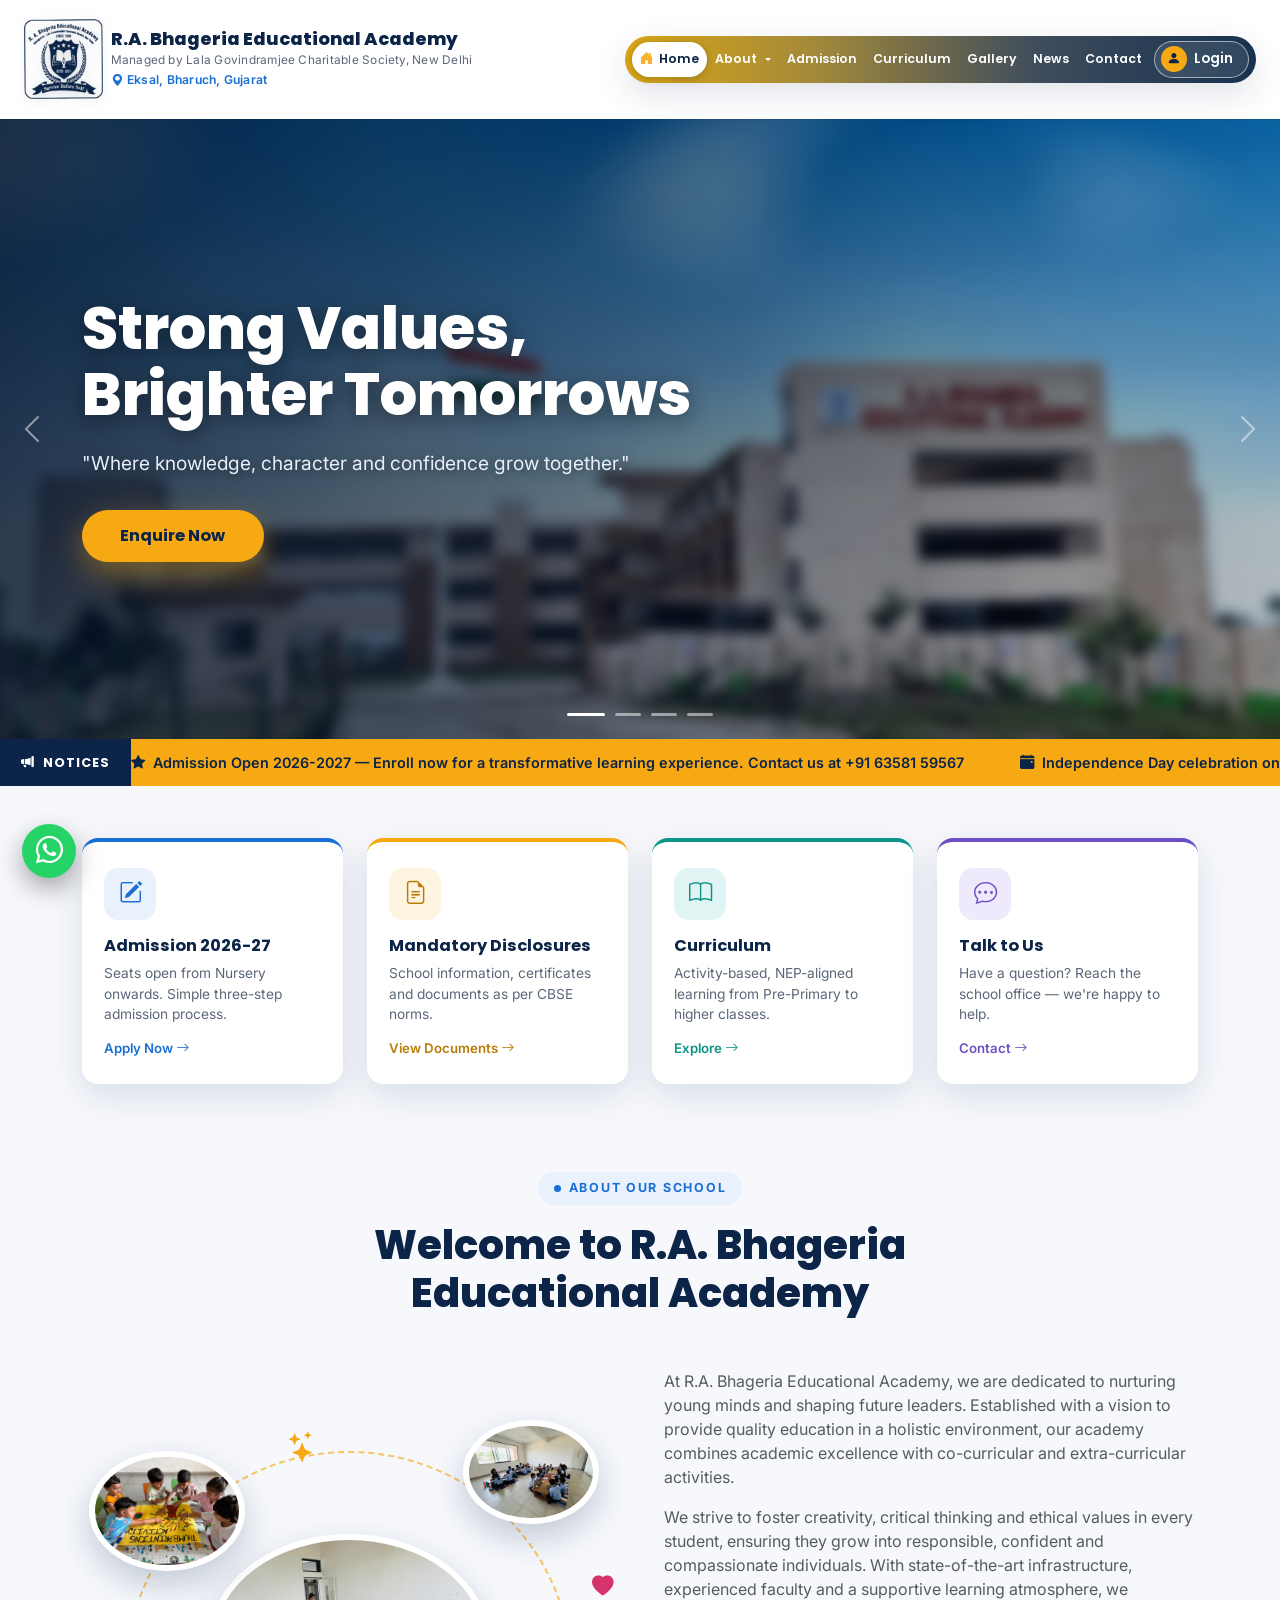
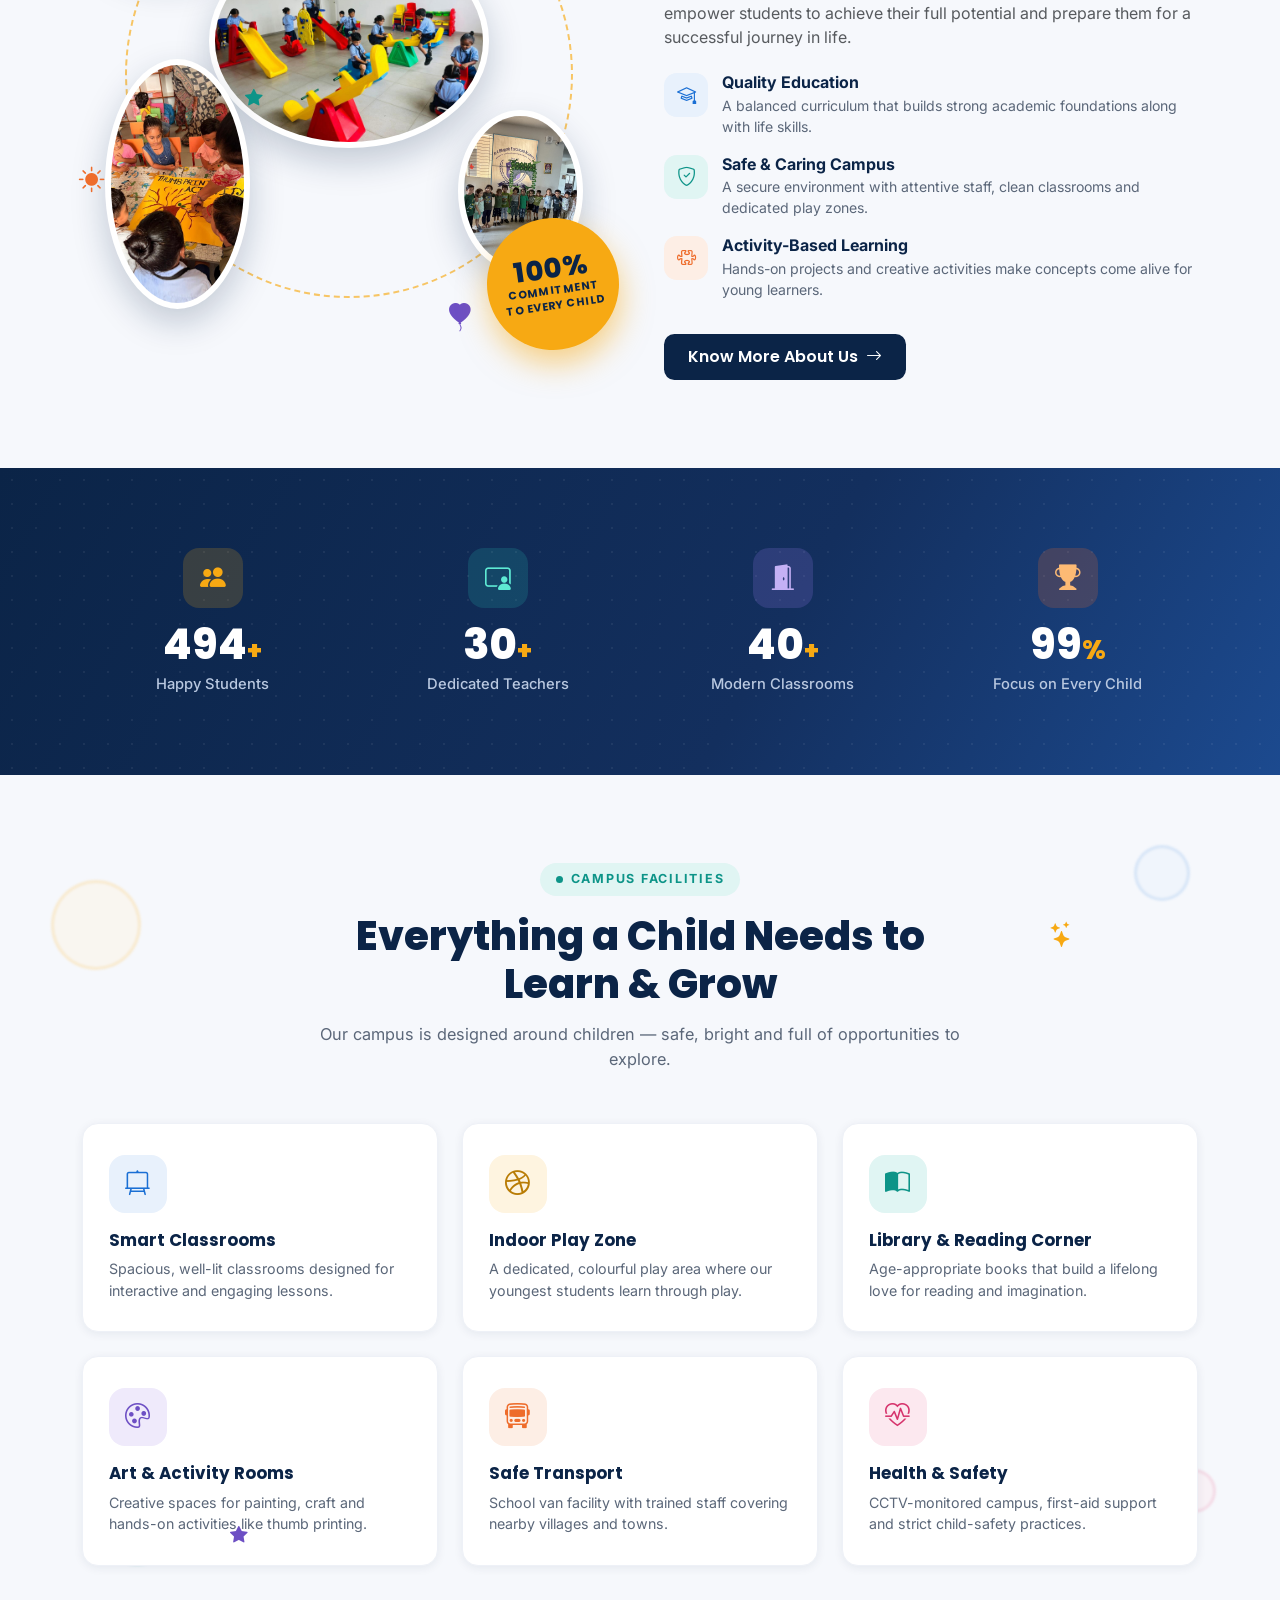
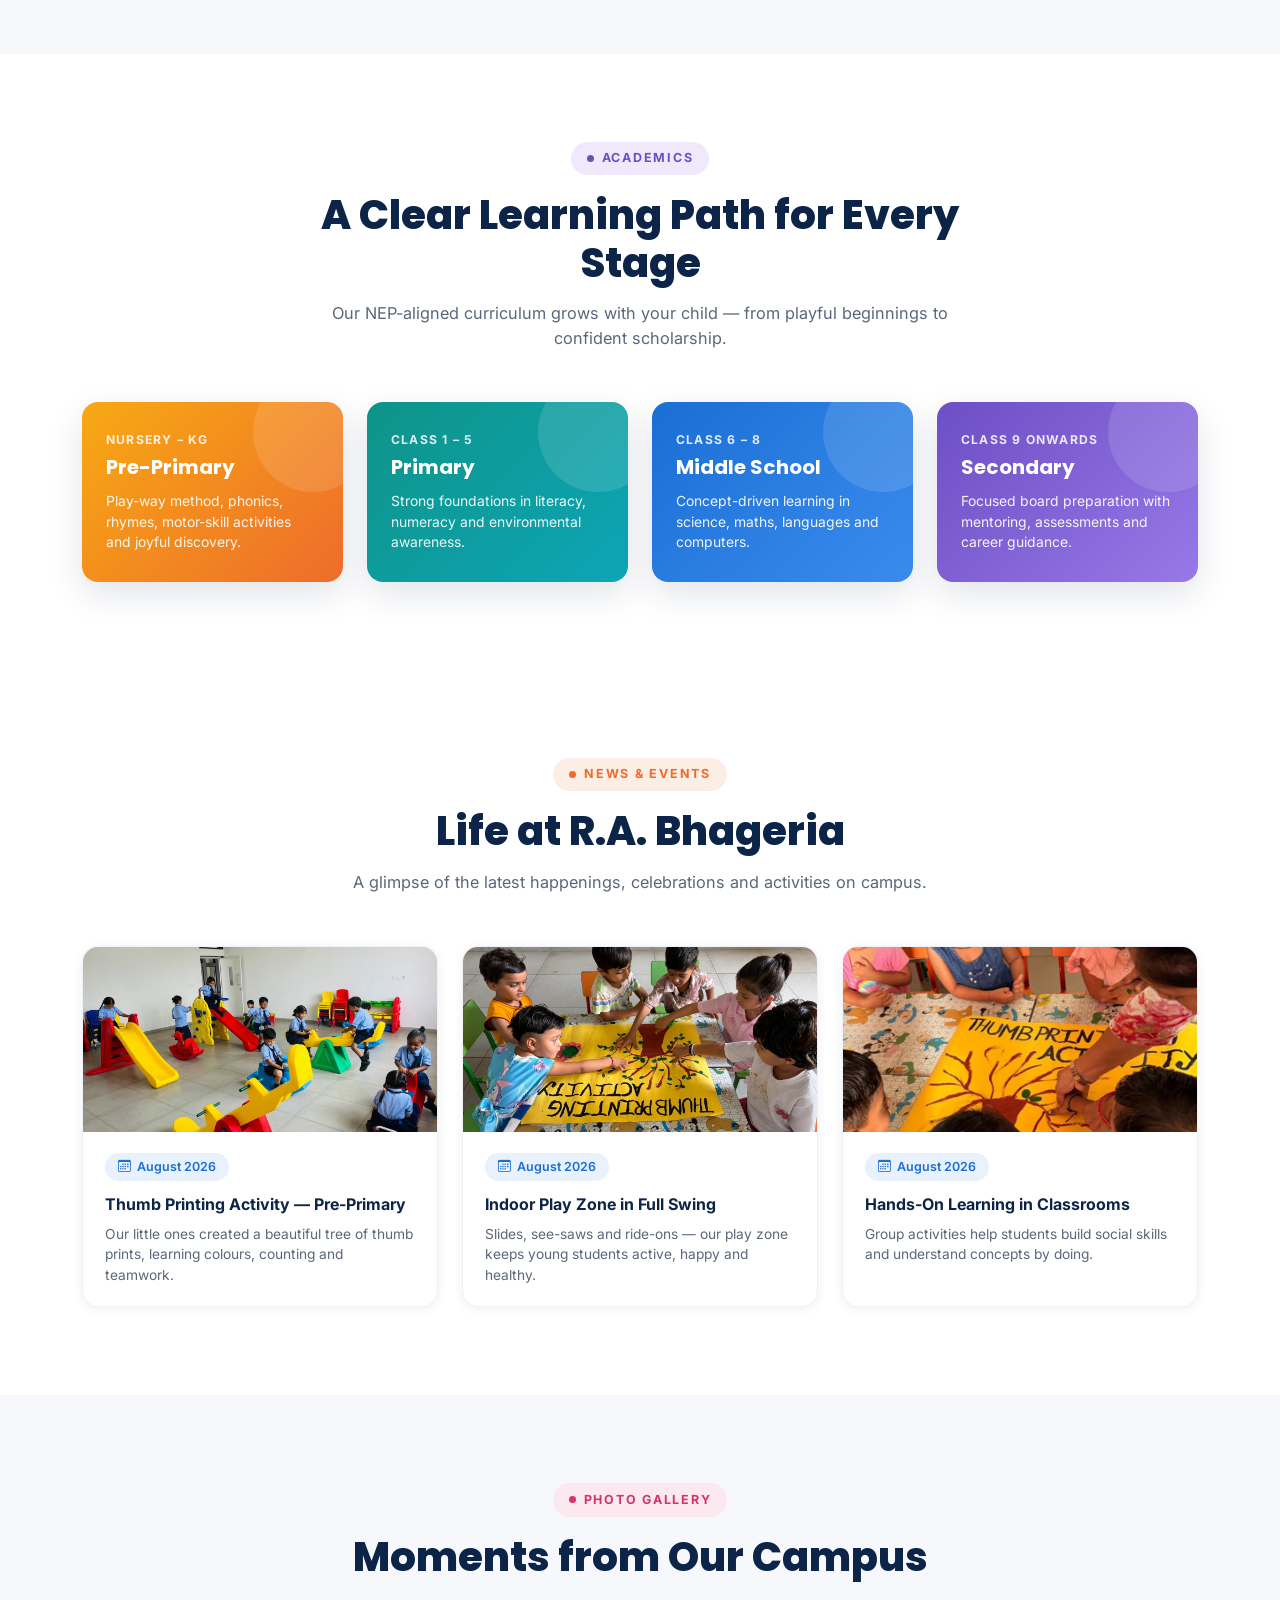
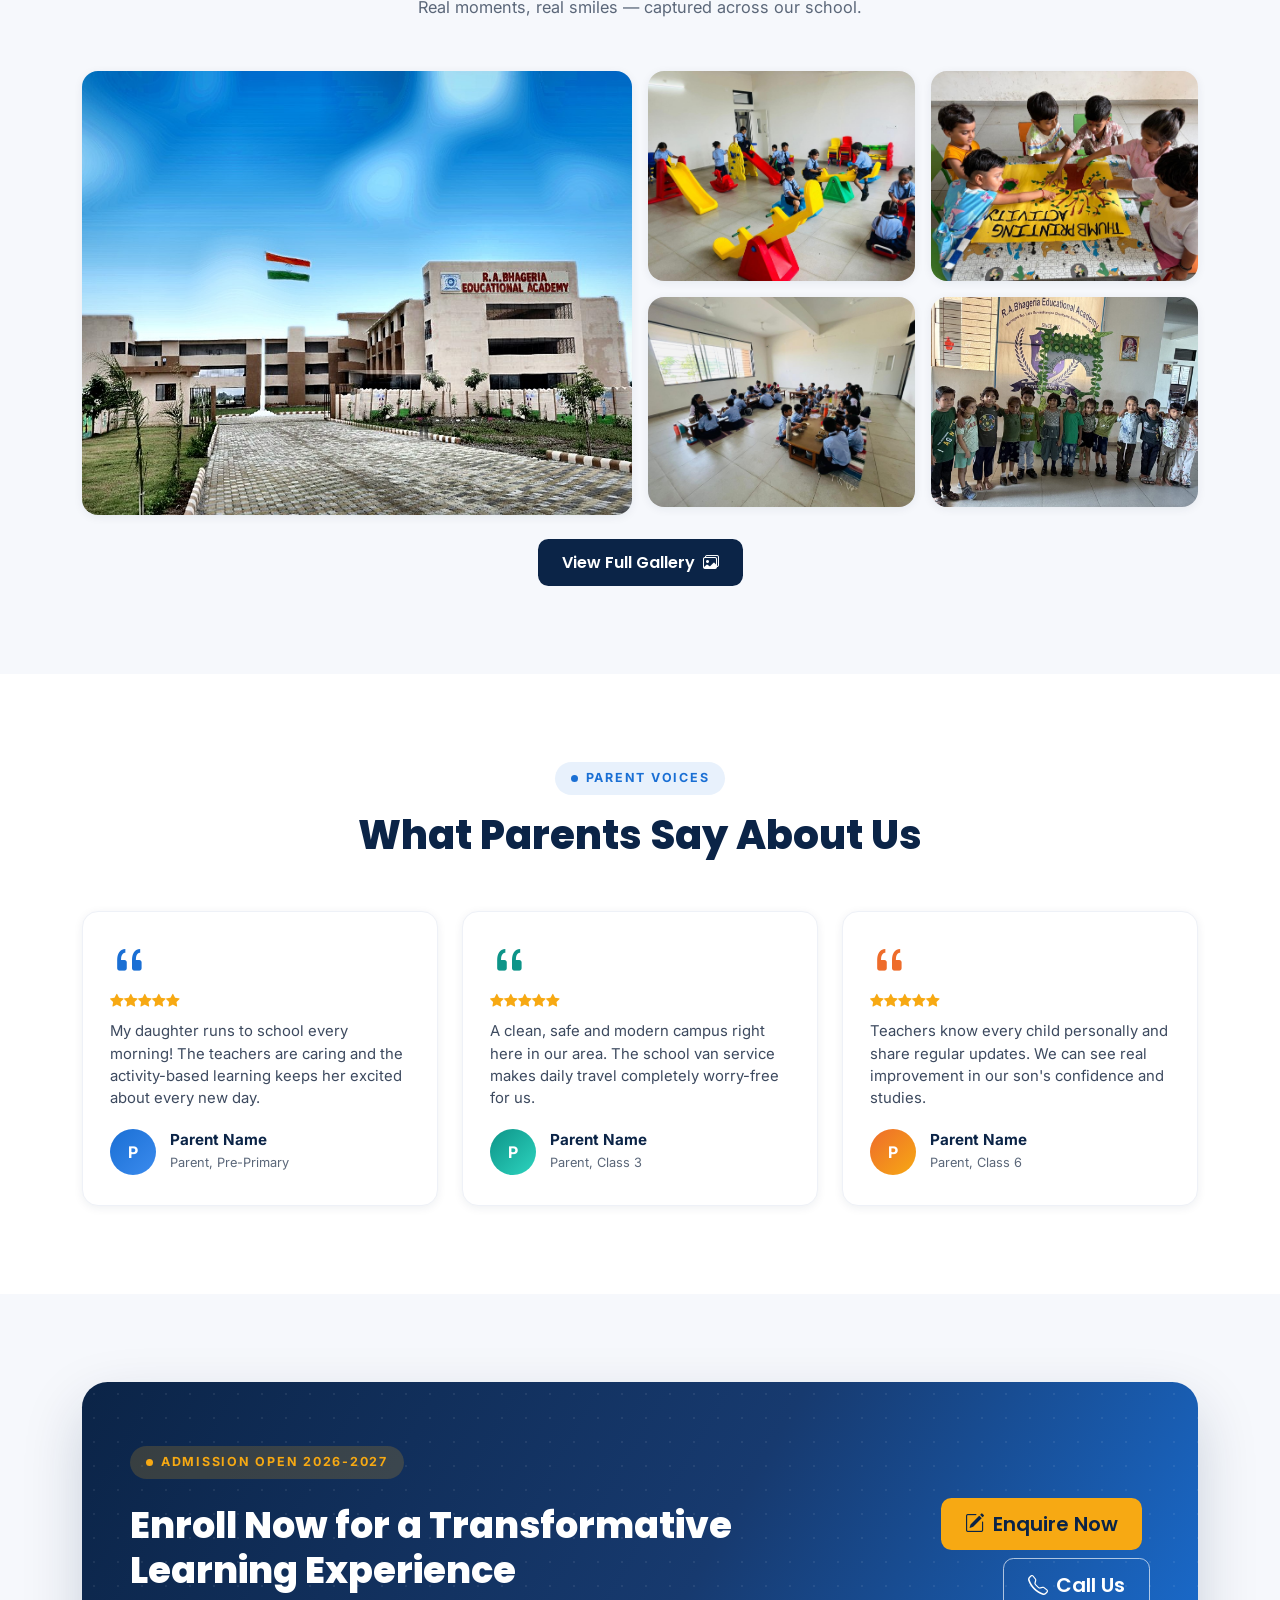
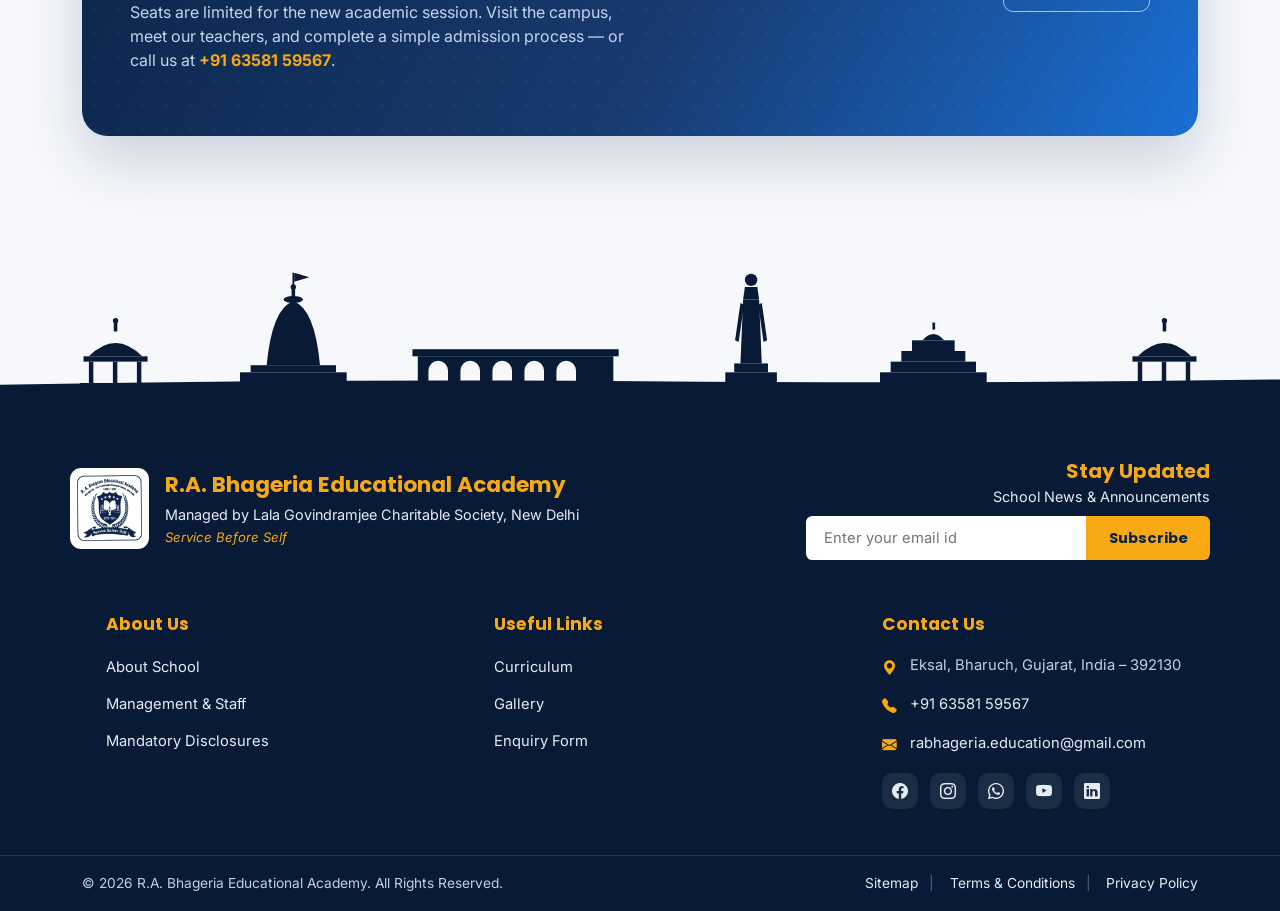
==== commit 7783ce44: "Fix mobile menu navigation" ====
--- a/index.html
+++ b/index.html
@@ -70,15 +70,15 @@
   </div>
   <div class="offcanvas-body">
     <ul class="navbar-nav gap-1">
-      <li class="nav-item"><a class="nav-link" href="#home" data-bs-dismiss="offcanvas">Home</a></li>
+      <li class="nav-item"><a class="nav-link active" href="#home">Home</a></li>
       <li class="nav-item"><a class="nav-link" href="about.html">About Us</a></li>
       <li class="nav-item"><a class="nav-link" href="management-staff.html">Management &amp; Staff</a></li>
       <li class="nav-item"><a class="nav-link" href="vision-mission.html">Vision &amp; Mission</a></li>
-      <li class="nav-item"><a class="nav-link" href="#admission" data-bs-dismiss="offcanvas">Admission</a></li>
-      <li class="nav-item"><a class="nav-link" href="#academics" data-bs-dismiss="offcanvas">Curriculum</a></li>
-      <li class="nav-item"><a class="nav-link" href="#gallery" data-bs-dismiss="offcanvas">Gallery</a></li>
-      <li class="nav-item"><a class="nav-link" href="#news" data-bs-dismiss="offcanvas">News &amp; Events</a></li>
-      <li class="nav-item"><a class="nav-link" href="#contact" data-bs-dismiss="offcanvas">Contact Us</a></li>
+      <li class="nav-item"><a class="nav-link" href="#admission">Admission</a></li>
+      <li class="nav-item"><a class="nav-link" href="#academics">Curriculum</a></li>
+      <li class="nav-item"><a class="nav-link" href="#gallery">Gallery</a></li>
+      <li class="nav-item"><a class="nav-link" href="#news">News &amp; Events</a></li>
+      <li class="nav-item"><a class="nav-link" href="#contact">Contact Us</a></li>
       <li class="nav-item mt-3">
         <a class="portal-btn" href="#"><span class="portal-ic"><i class="bi bi-person-fill"></i></span> Login</a>
       </li>
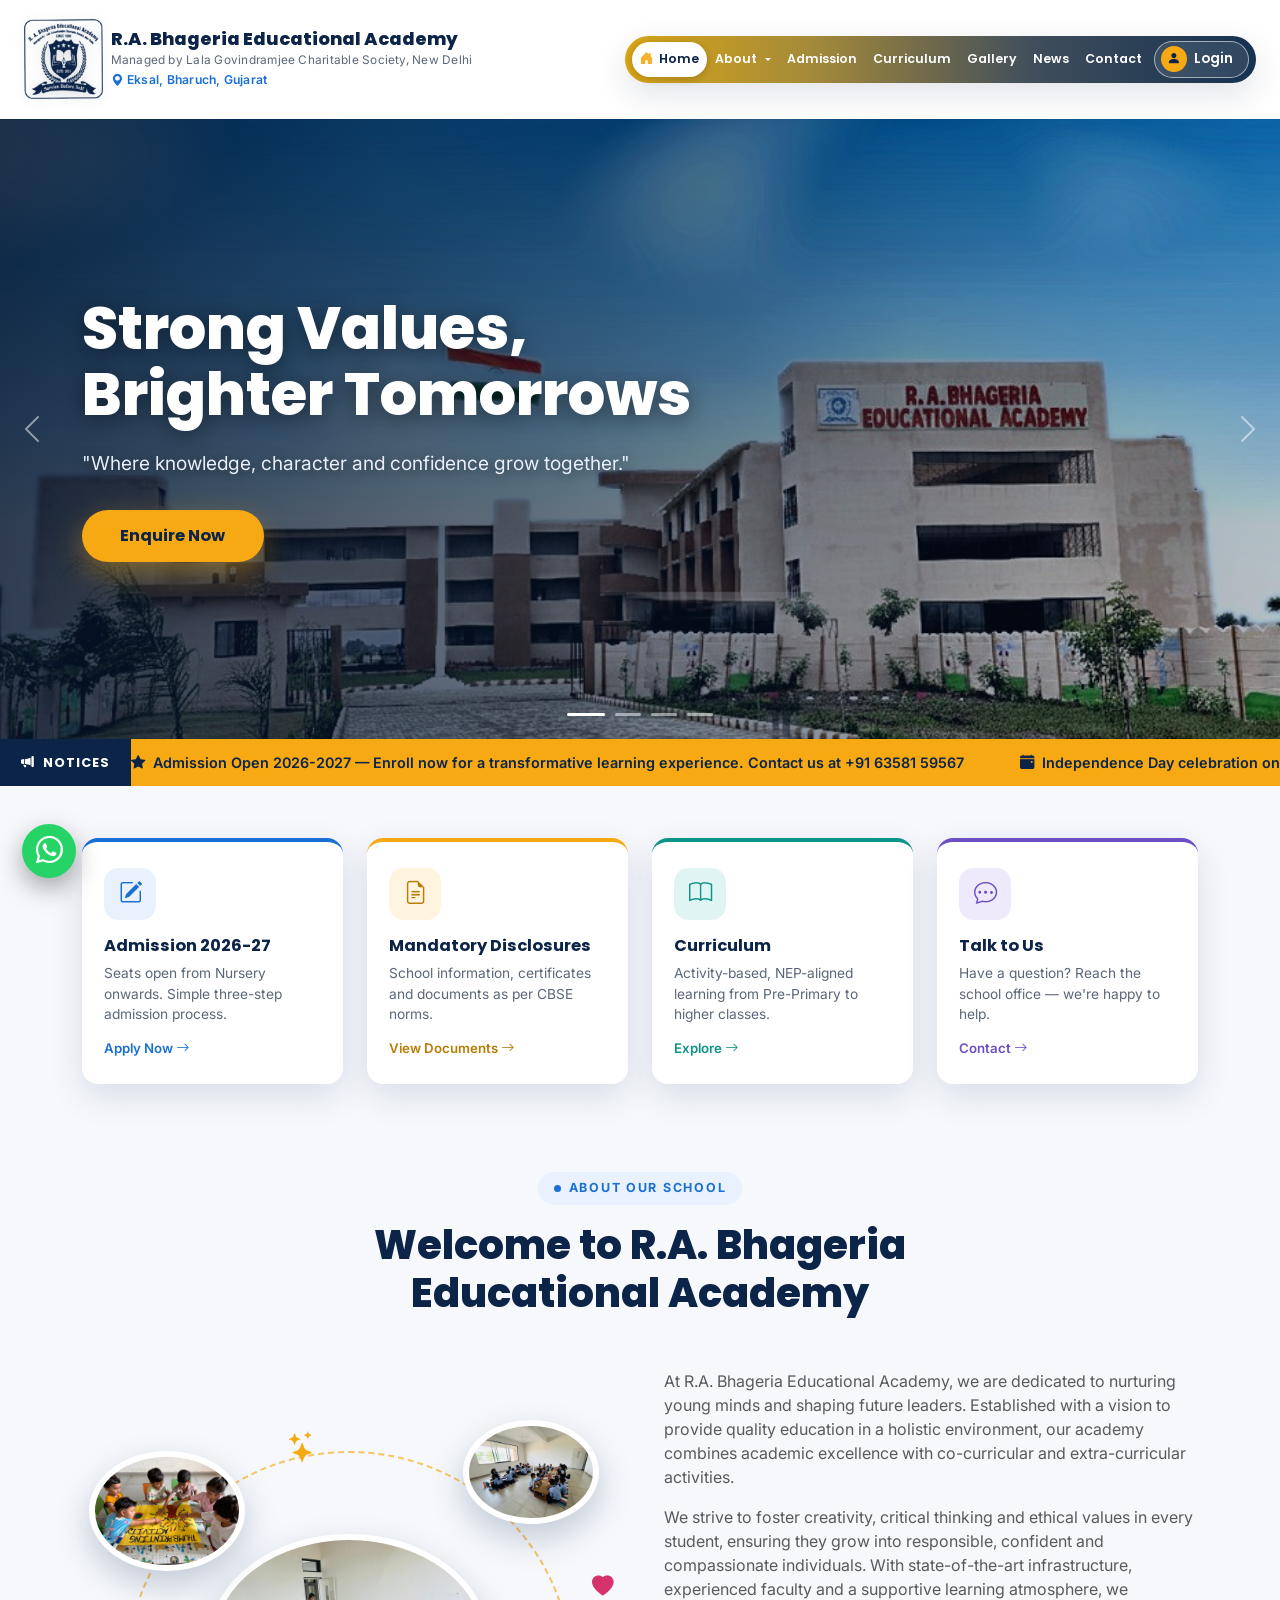
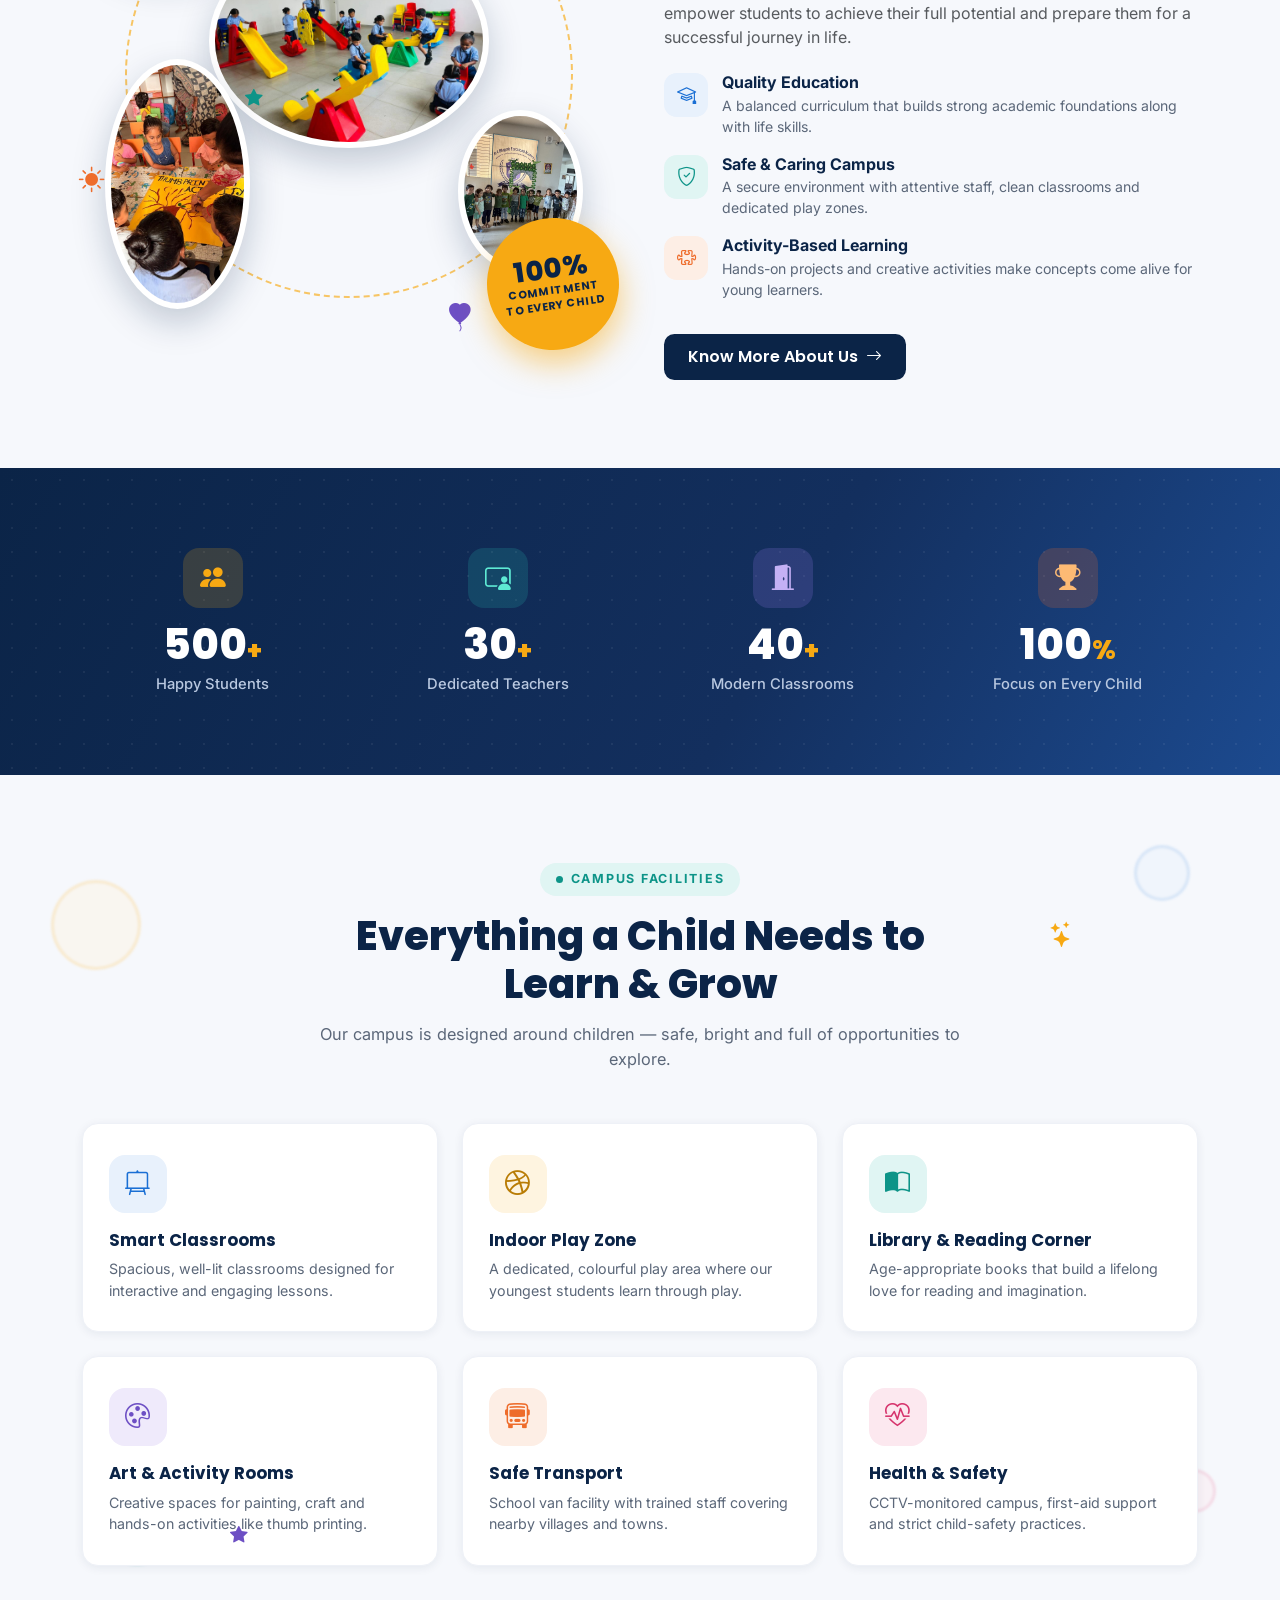
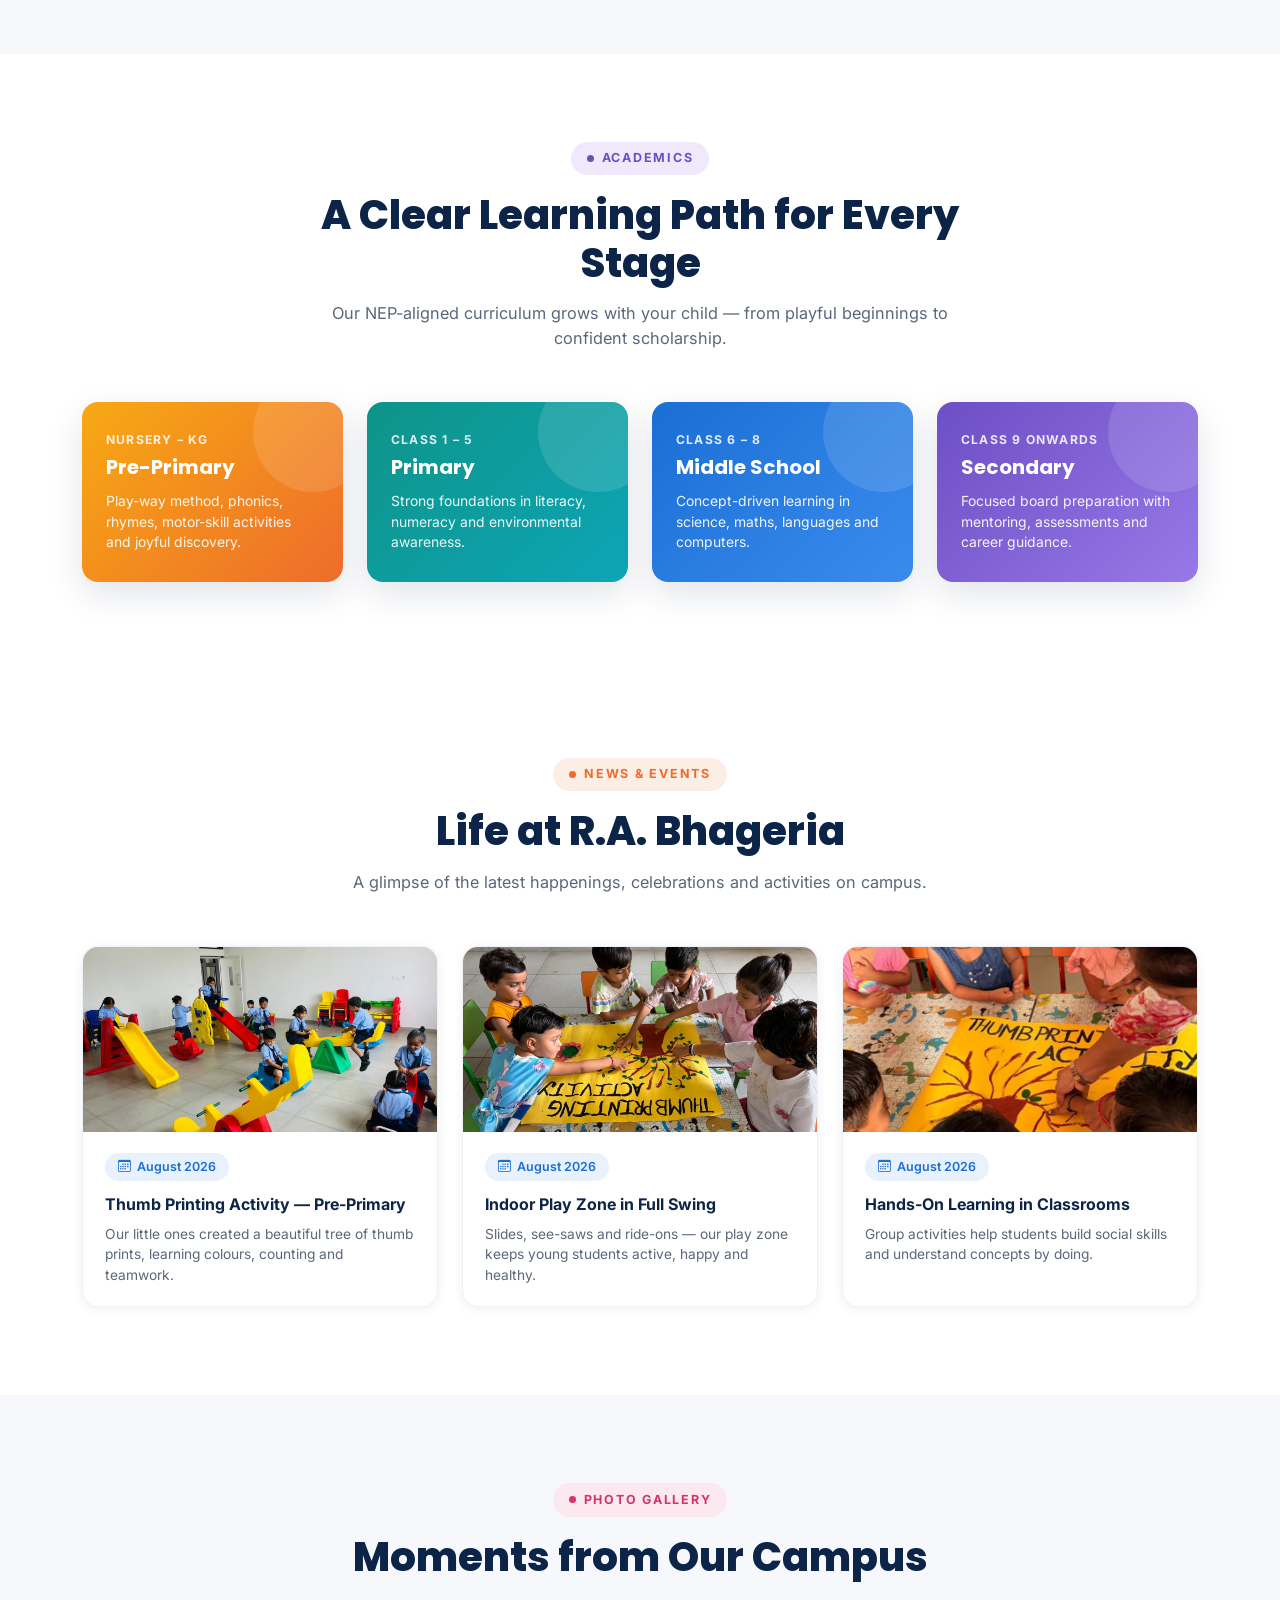
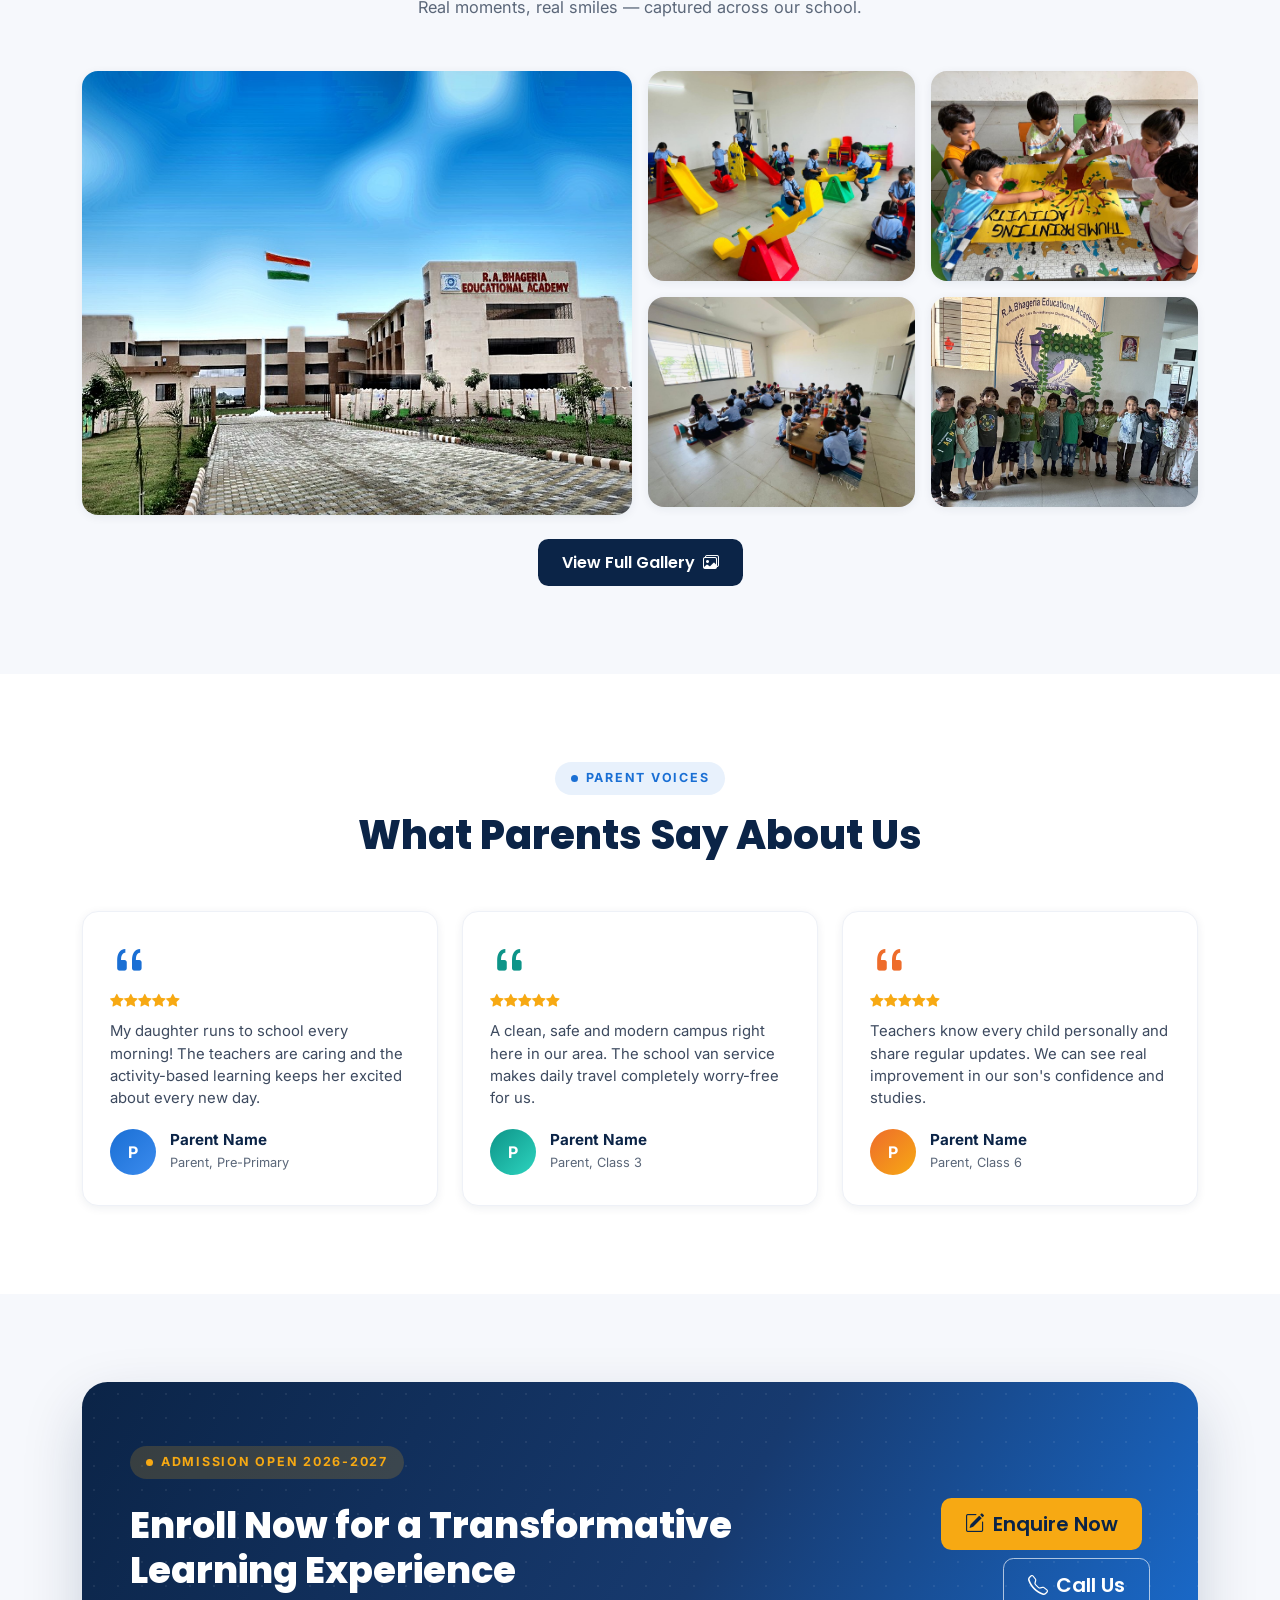
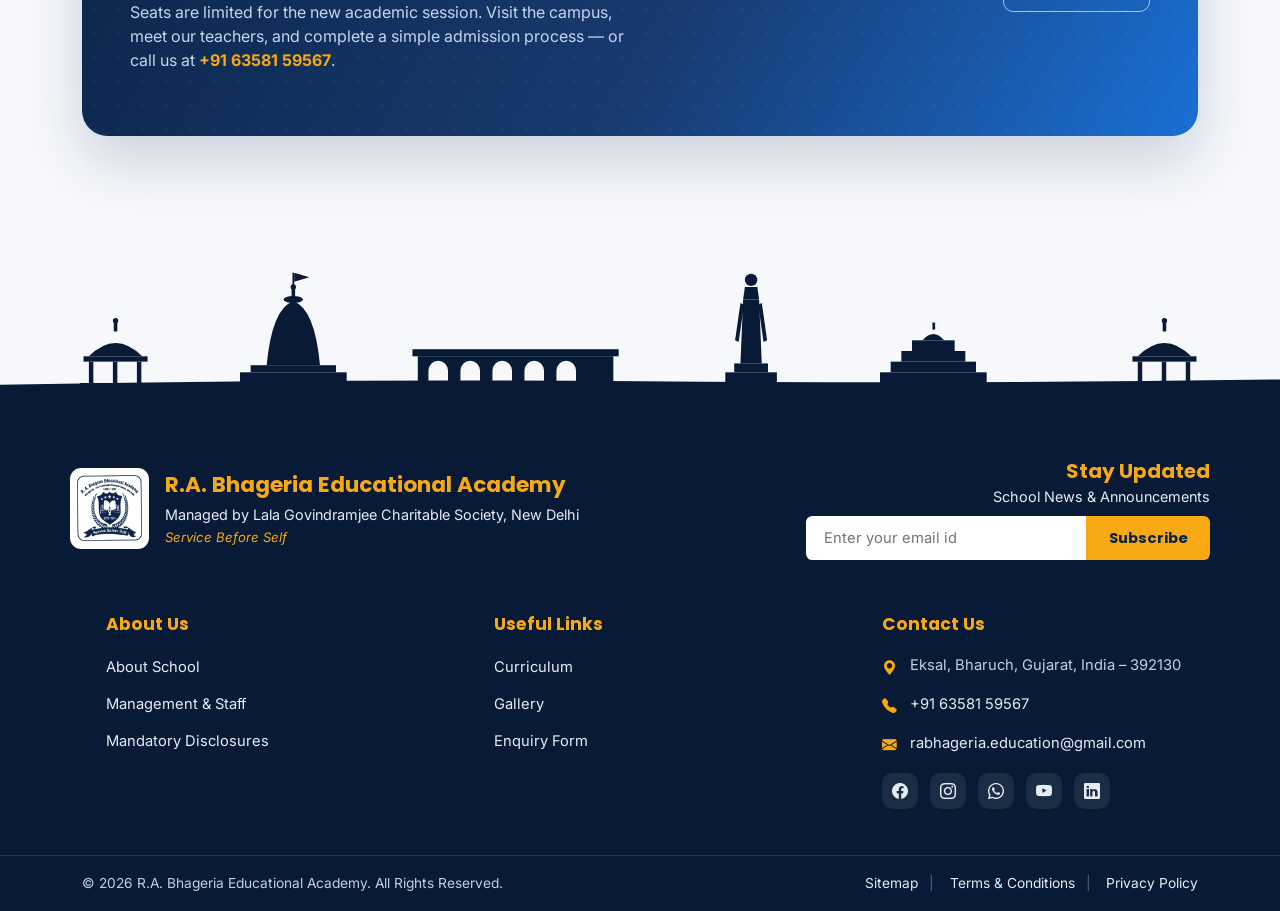
==== commit d8550d03: "Add gallery page and campus video" ====
--- a/index.html
+++ b/index.html
@@ -48,7 +48,7 @@
           </li>
           <li class="nav-item"><a class="nav-link" href="#admission"><i class="bi bi-person-vcard-fill"></i>Admission</a></li>
           <li class="nav-item"><a class="nav-link" href="#academics"><i class="bi bi-journal-bookmark-fill"></i>Curriculum</a></li>
-          <li class="nav-item"><a class="nav-link" href="#gallery"><i class="bi bi-images"></i>Gallery</a></li>
+          <li class="nav-item"><a class="nav-link" href="gallery.html"><i class="bi bi-images"></i>Gallery</a></li>
           <li class="nav-item"><a class="nav-link" href="#news"><i class="bi bi-newspaper"></i>News</a></li>
           <li class="nav-item"><a class="nav-link" href="#contact"><i class="bi bi-envelope-fill"></i>Contact</a></li>
           <li class="nav-item ms-1">
@@ -76,7 +76,7 @@
       <li class="nav-item"><a class="nav-link" href="vision-mission.html">Vision &amp; Mission</a></li>
       <li class="nav-item"><a class="nav-link" href="#admission">Admission</a></li>
       <li class="nav-item"><a class="nav-link" href="#academics">Curriculum</a></li>
-      <li class="nav-item"><a class="nav-link" href="#gallery">Gallery</a></li>
+      <li class="nav-item"><a class="nav-link" href="gallery.html">Gallery</a></li>
       <li class="nav-item"><a class="nav-link" href="#news">News &amp; Events</a></li>
       <li class="nav-item"><a class="nav-link" href="#contact">Contact Us</a></li>
       <li class="nav-item mt-3">
@@ -485,7 +485,7 @@
       </div>
     </div>
     <div class="text-center mt-4 reveal">
-      <a href="#" class="btn btn-navy">View Full Gallery <i class="bi bi-images ms-1"></i></a>
+      <a href="gallery.html" class="btn btn-navy">View Full Gallery <i class="bi bi-images ms-1"></i></a>
     </div>
   </div>
 </section>
@@ -674,7 +674,7 @@
         <h6>Useful Links</h6>
         <ul class="foot-links p-0">
           <li><a href="#academics">Curriculum</a></li>
-          <li><a href="#gallery">Gallery</a></li>
+          <li><a href="gallery.html">Gallery</a></li>
           <li><a href="#admission">Enquiry Form</a></li>
         </ul>
       </div>
--- a/assets/css/style.css
+++ b/assets/css/style.css
@@ -138,7 +138,7 @@
 .slide-bg{
   position:absolute;inset:-24px;z-index:0;
   background-size:cover;background-position:center;
-  filter:blur(6px) brightness(.95) saturate(1.05);
+  filter:blur(0px) brightness(.98) saturate(1.05);
   transform:scale(1.06);
 }
 .bg-1{background-image:url('../../images/school-building-hd.jpg')}
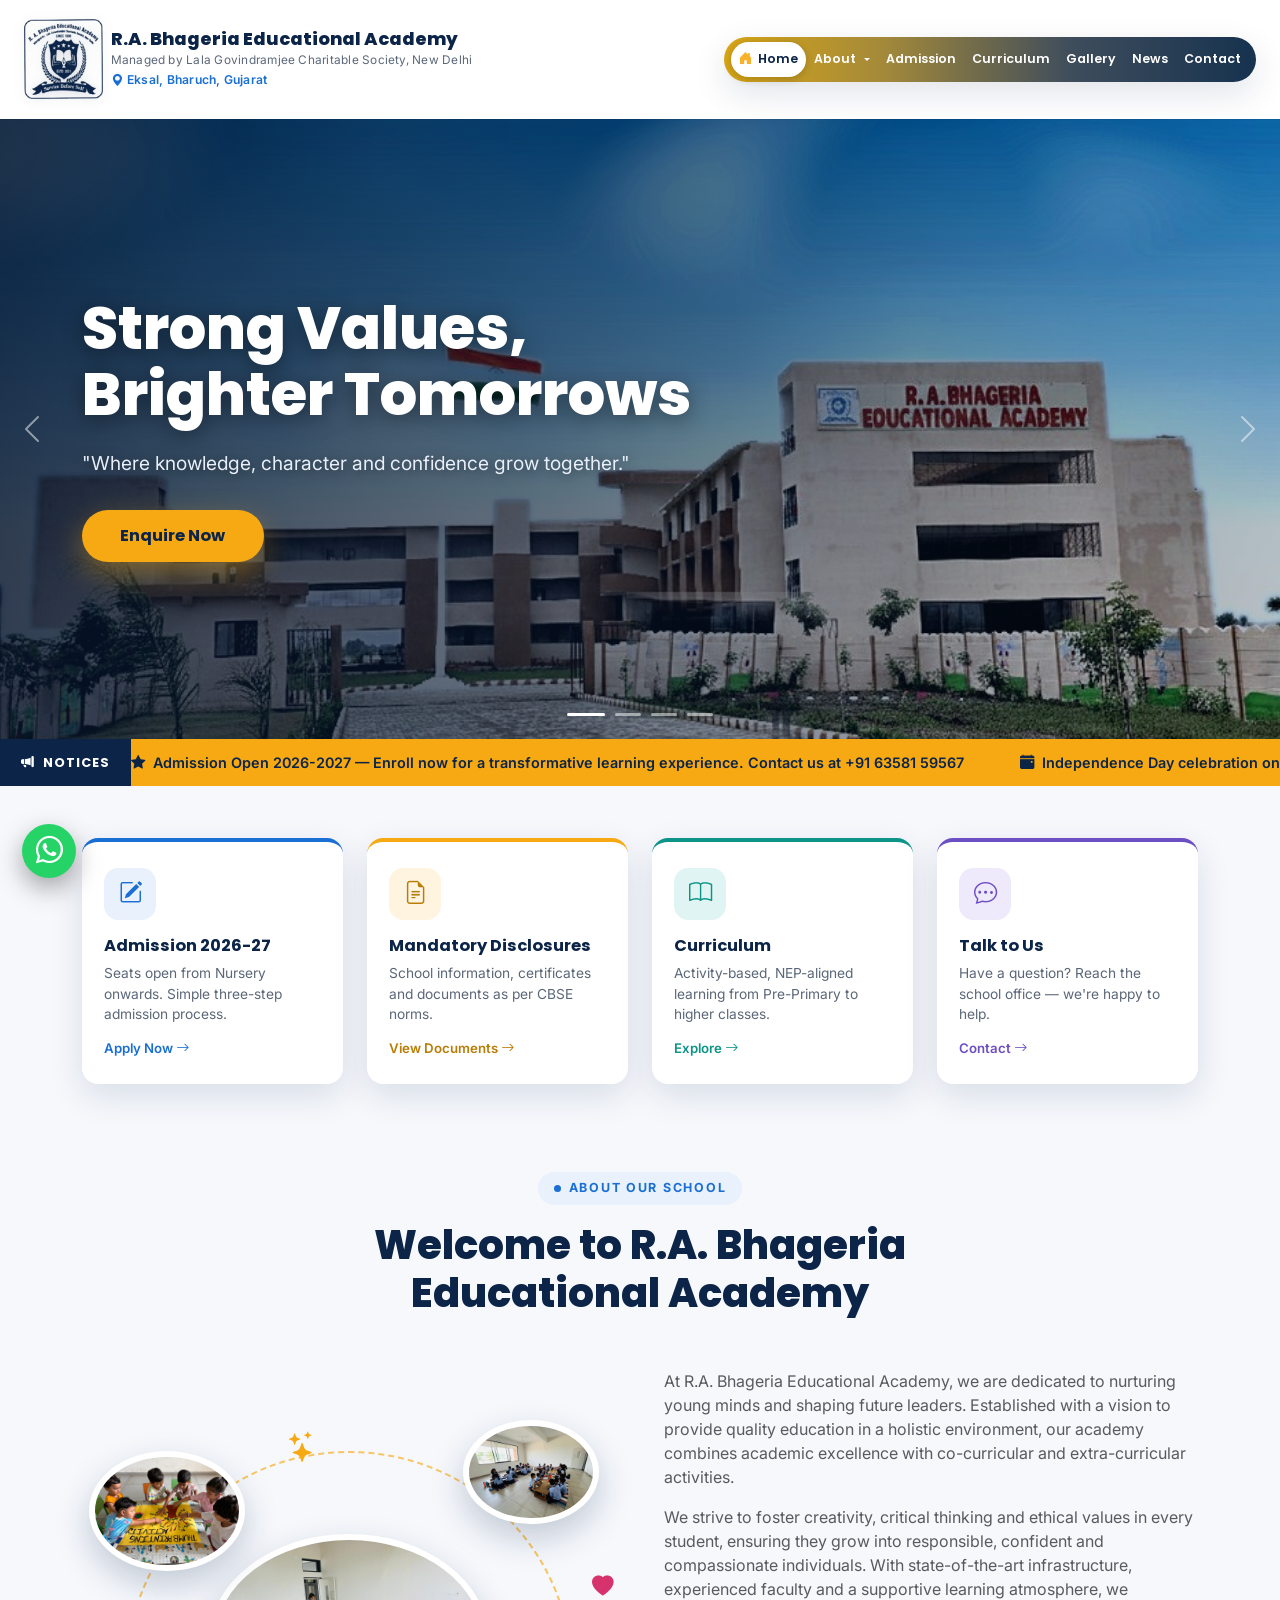
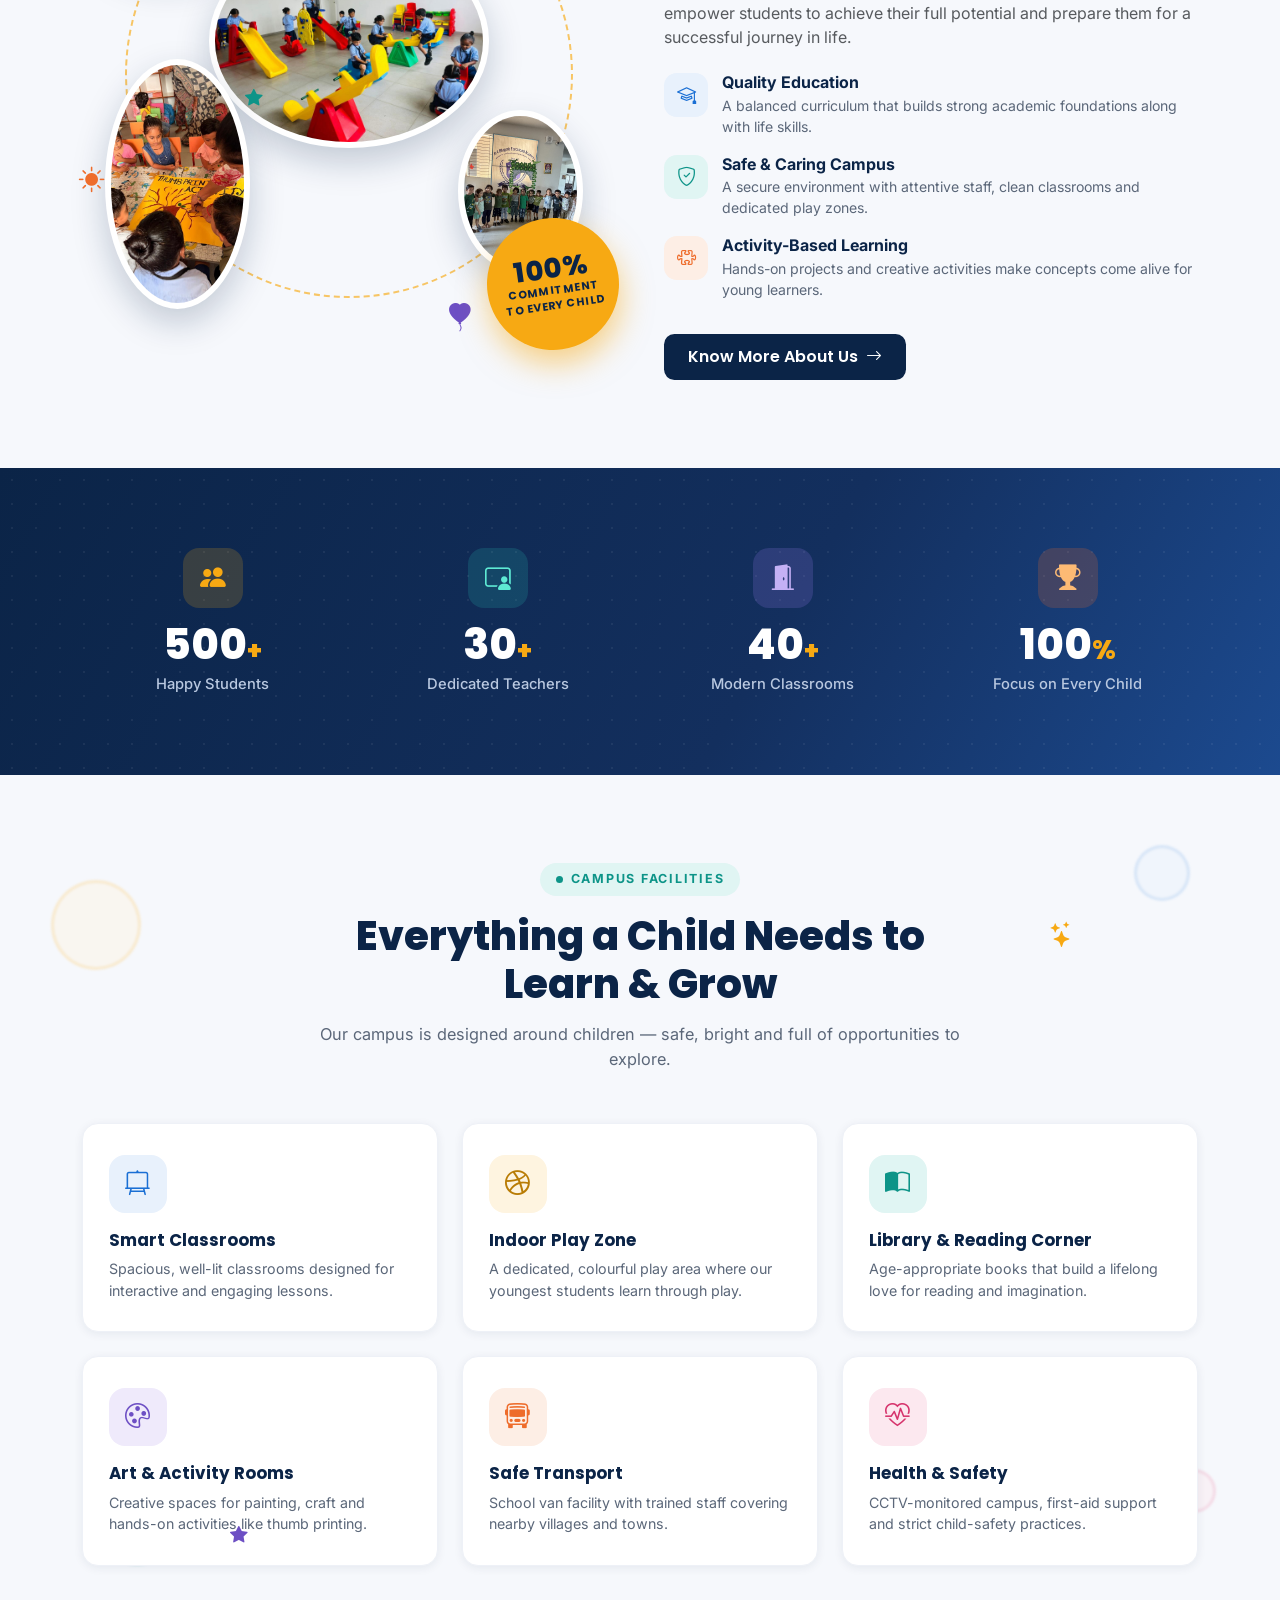
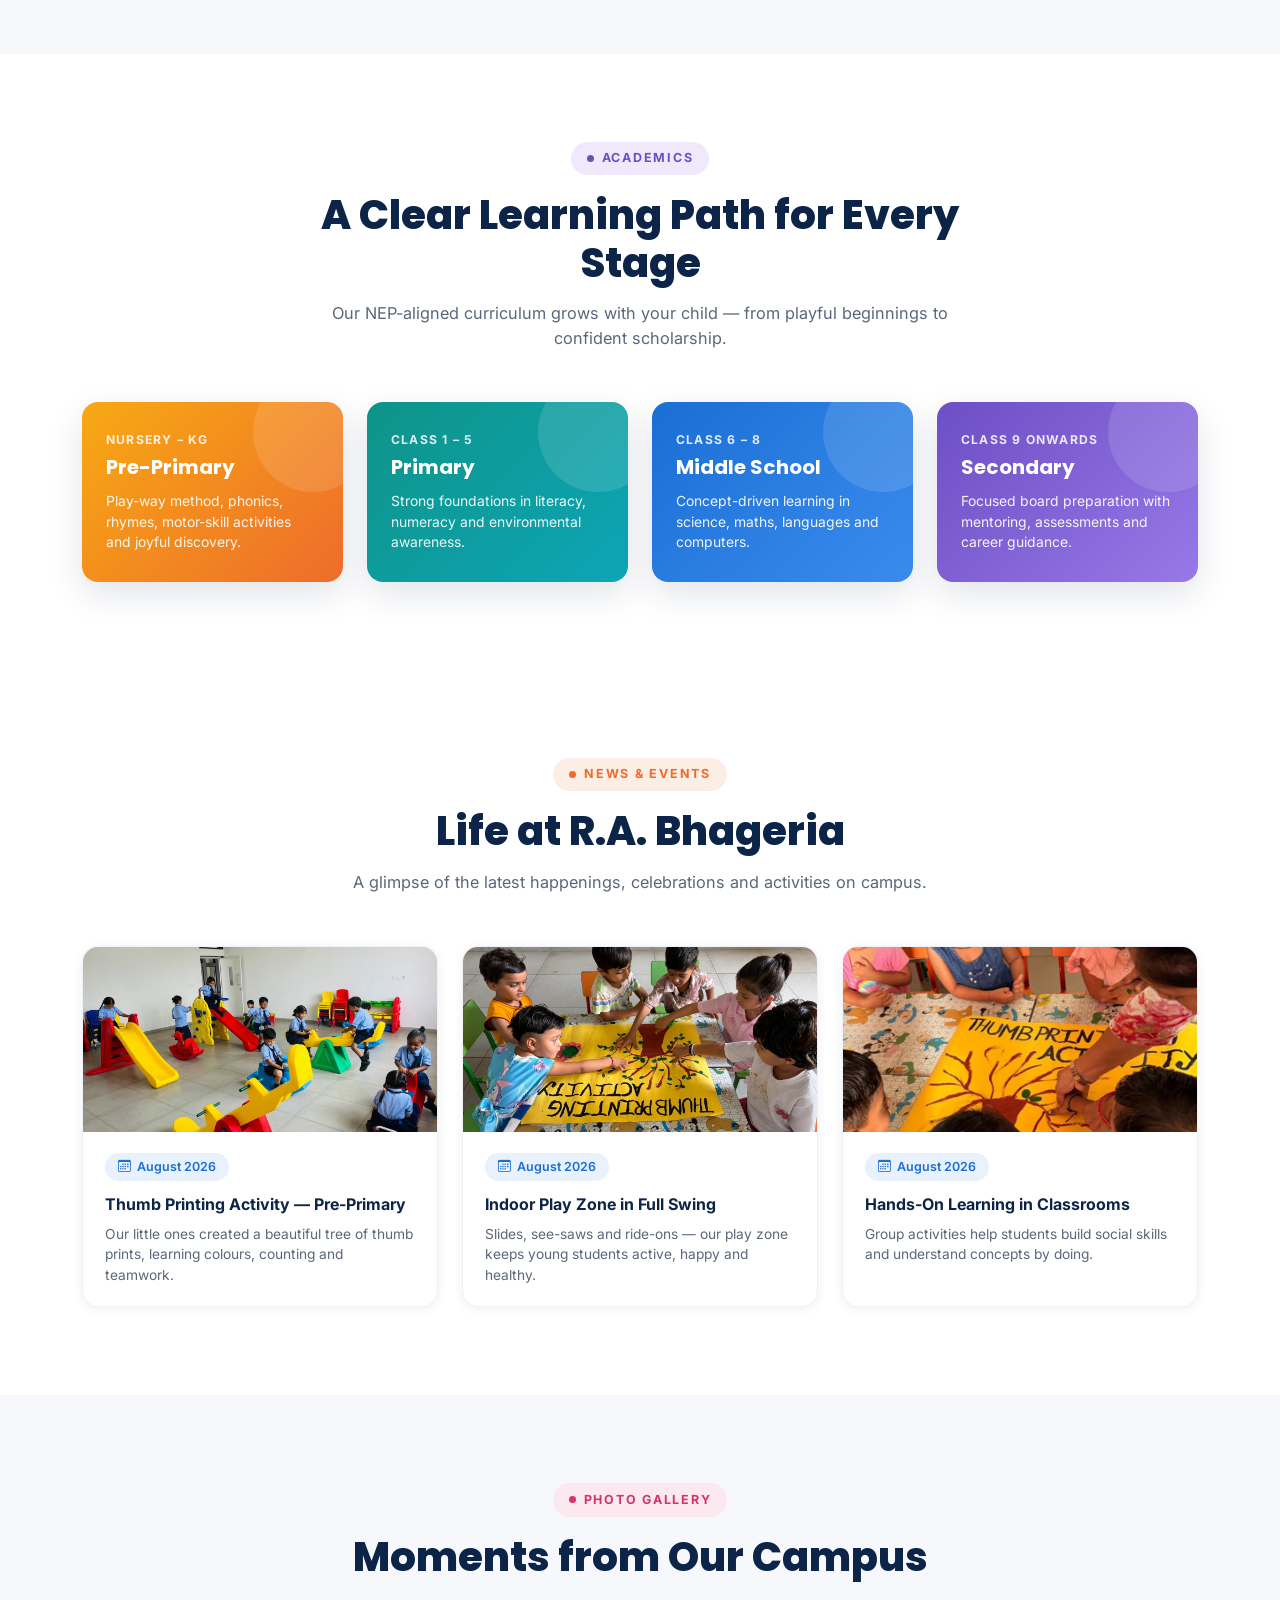
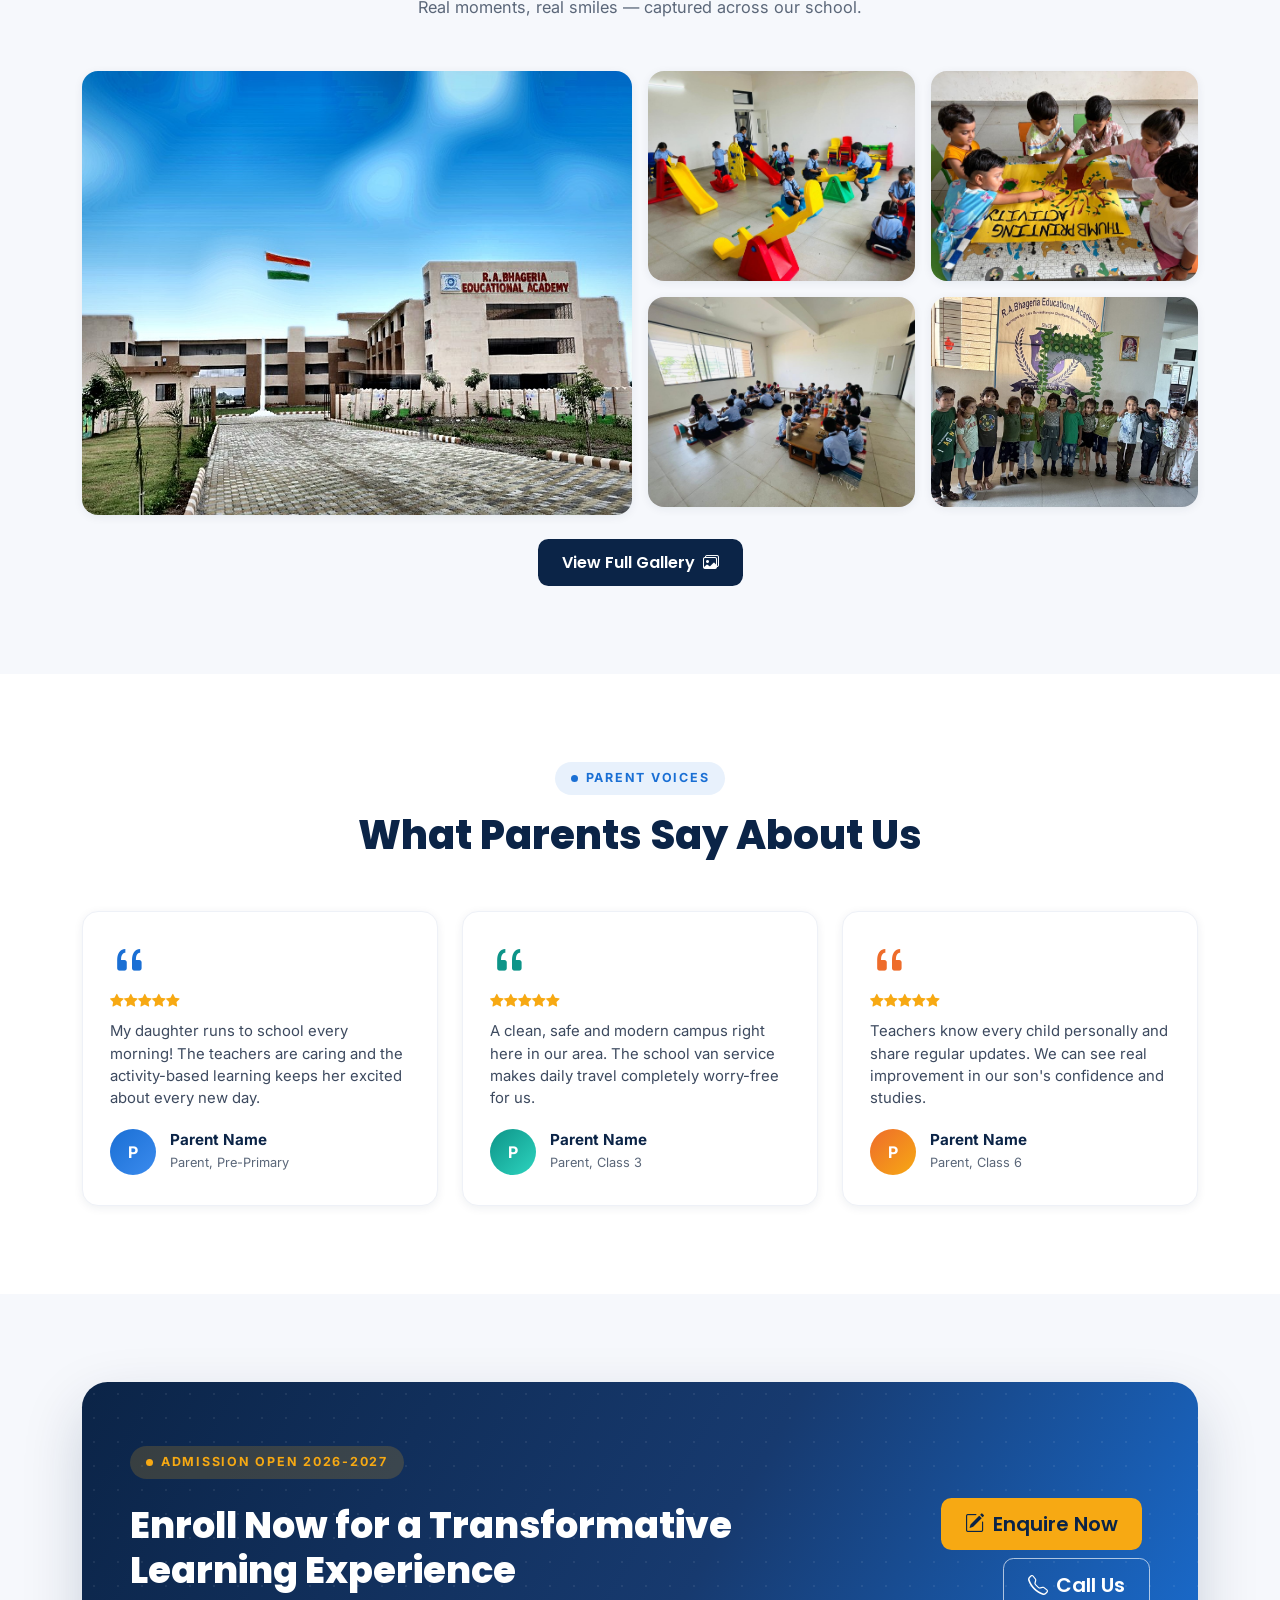
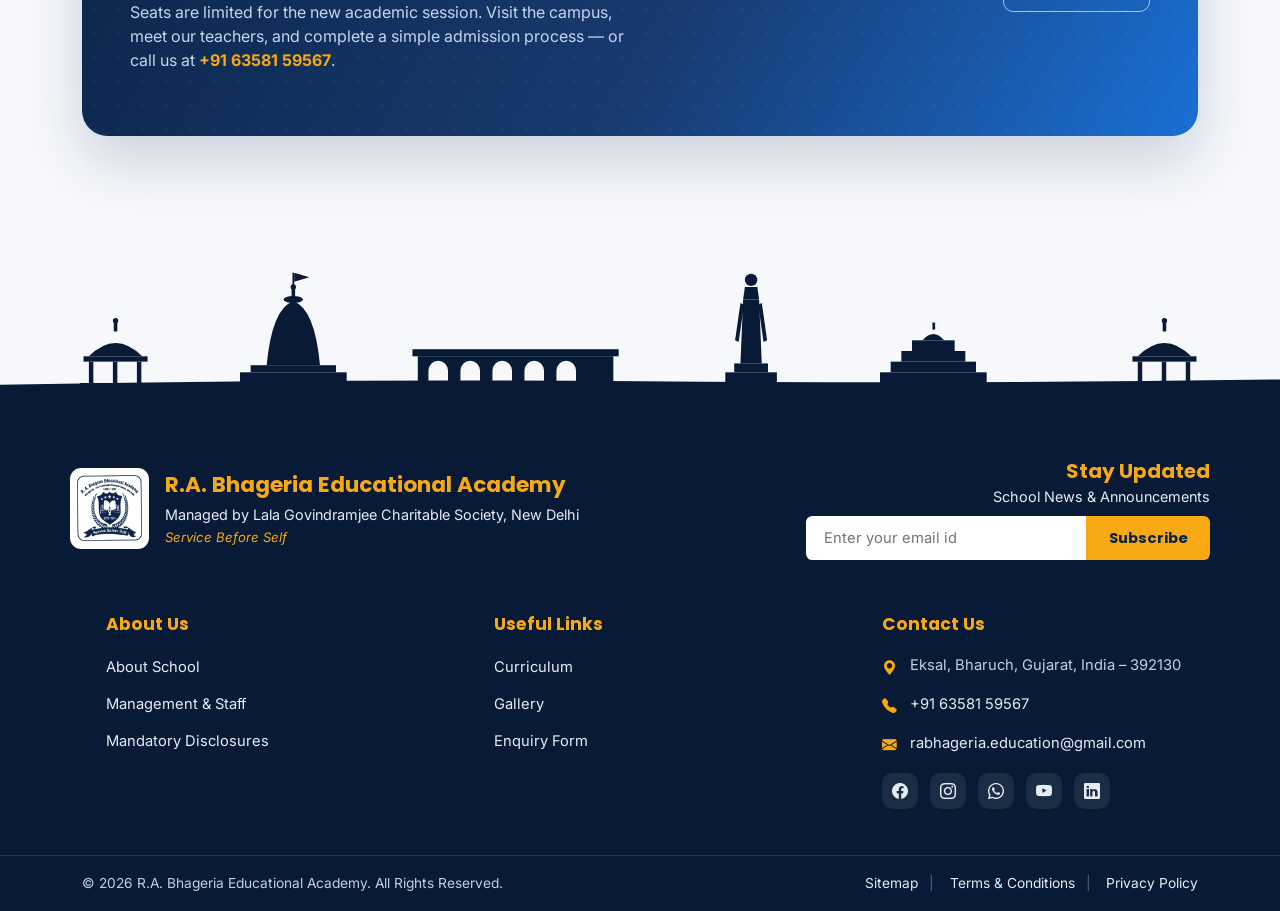
==== commit fd92f46f: "remove login" ====
--- a/index.html
+++ b/index.html
@@ -51,11 +51,6 @@
           <li class="nav-item"><a class="nav-link" href="gallery.html"><i class="bi bi-images"></i>Gallery</a></li>
           <li class="nav-item"><a class="nav-link" href="#news"><i class="bi bi-newspaper"></i>News</a></li>
           <li class="nav-item"><a class="nav-link" href="#contact"><i class="bi bi-envelope-fill"></i>Contact</a></li>
-          <li class="nav-item ms-1">
-            <a class="portal-btn" href="#">
-              <span class="portal-ic"><i class="bi bi-person-fill"></i></span> Login
-            </a>
-          </li>
         </ul>
       </div>
     </div>
@@ -79,9 +74,6 @@
       <li class="nav-item"><a class="nav-link" href="gallery.html">Gallery</a></li>
       <li class="nav-item"><a class="nav-link" href="#news">News &amp; Events</a></li>
       <li class="nav-item"><a class="nav-link" href="#contact">Contact Us</a></li>
-      <li class="nav-item mt-3">
-        <a class="portal-btn" href="#"><span class="portal-ic"><i class="bi bi-person-fill"></i></span> Login</a>
-      </li>
     </ul>
   </div>
 </div>
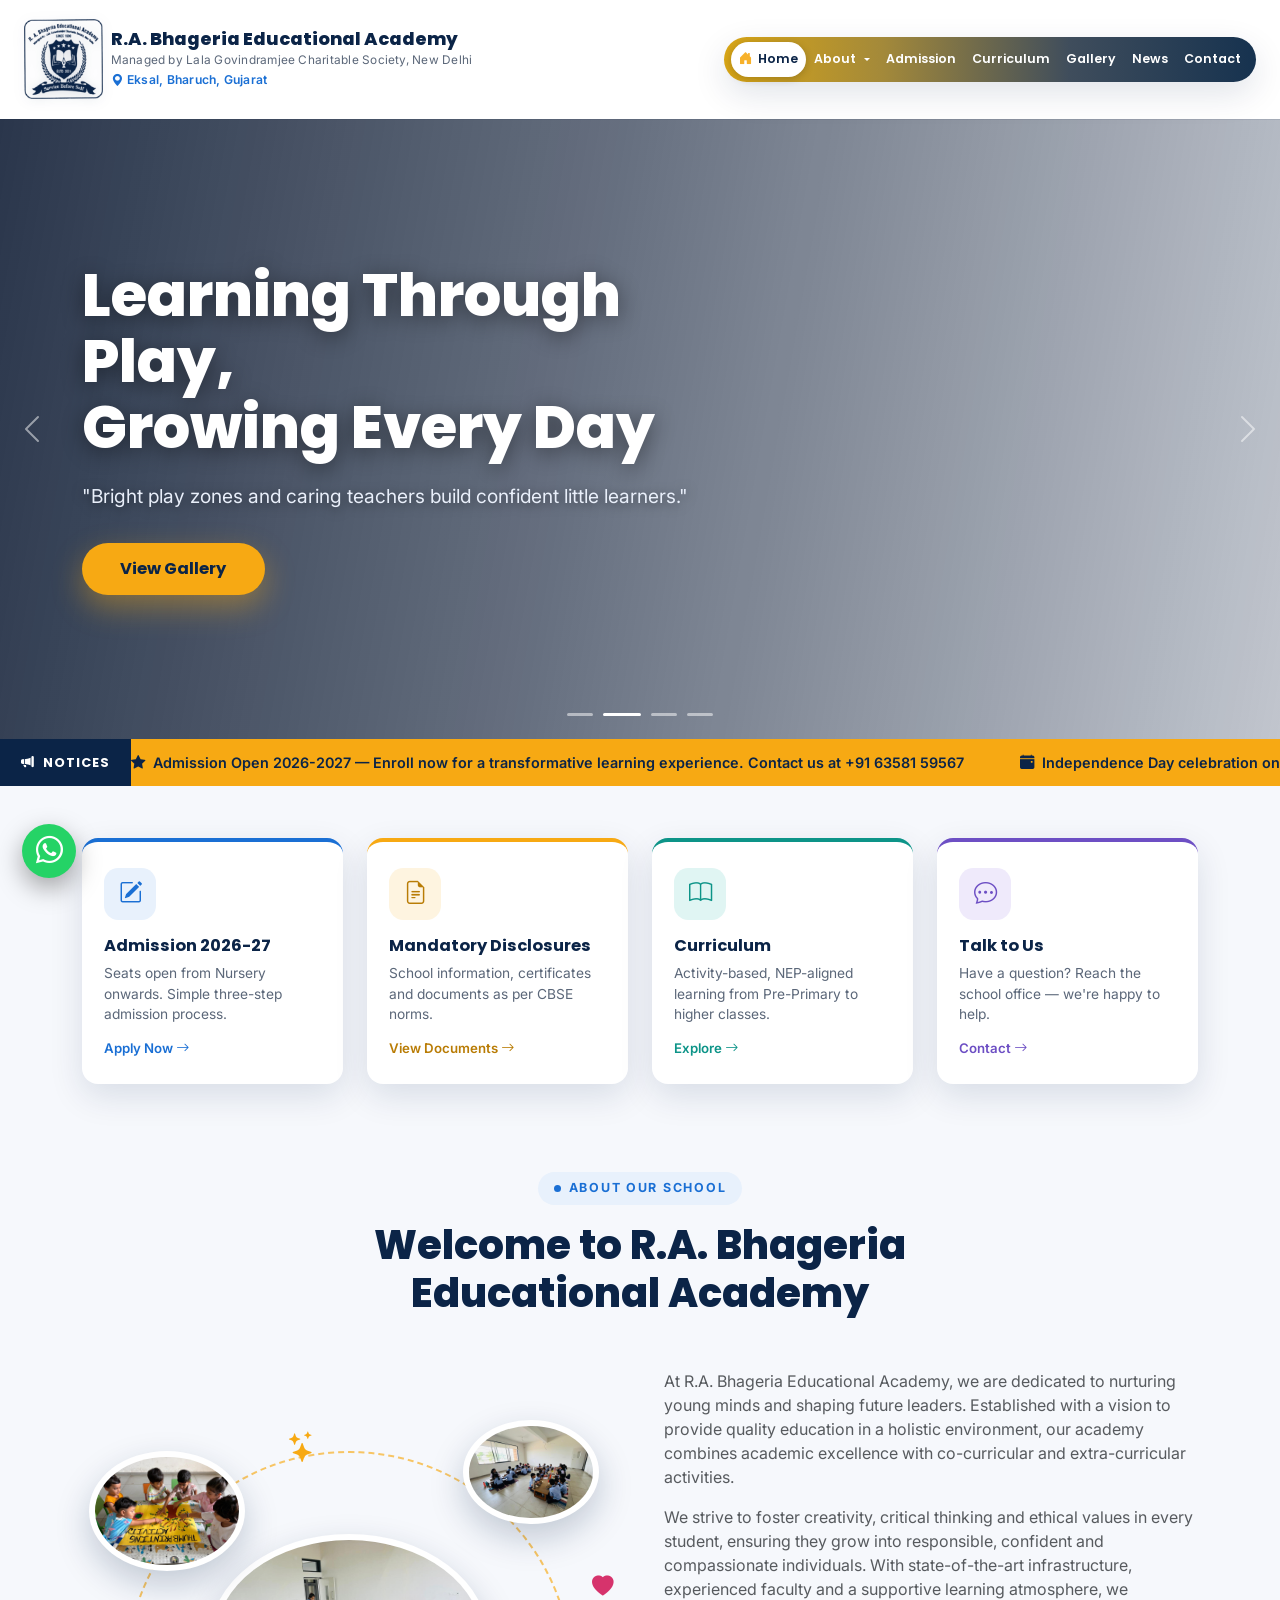
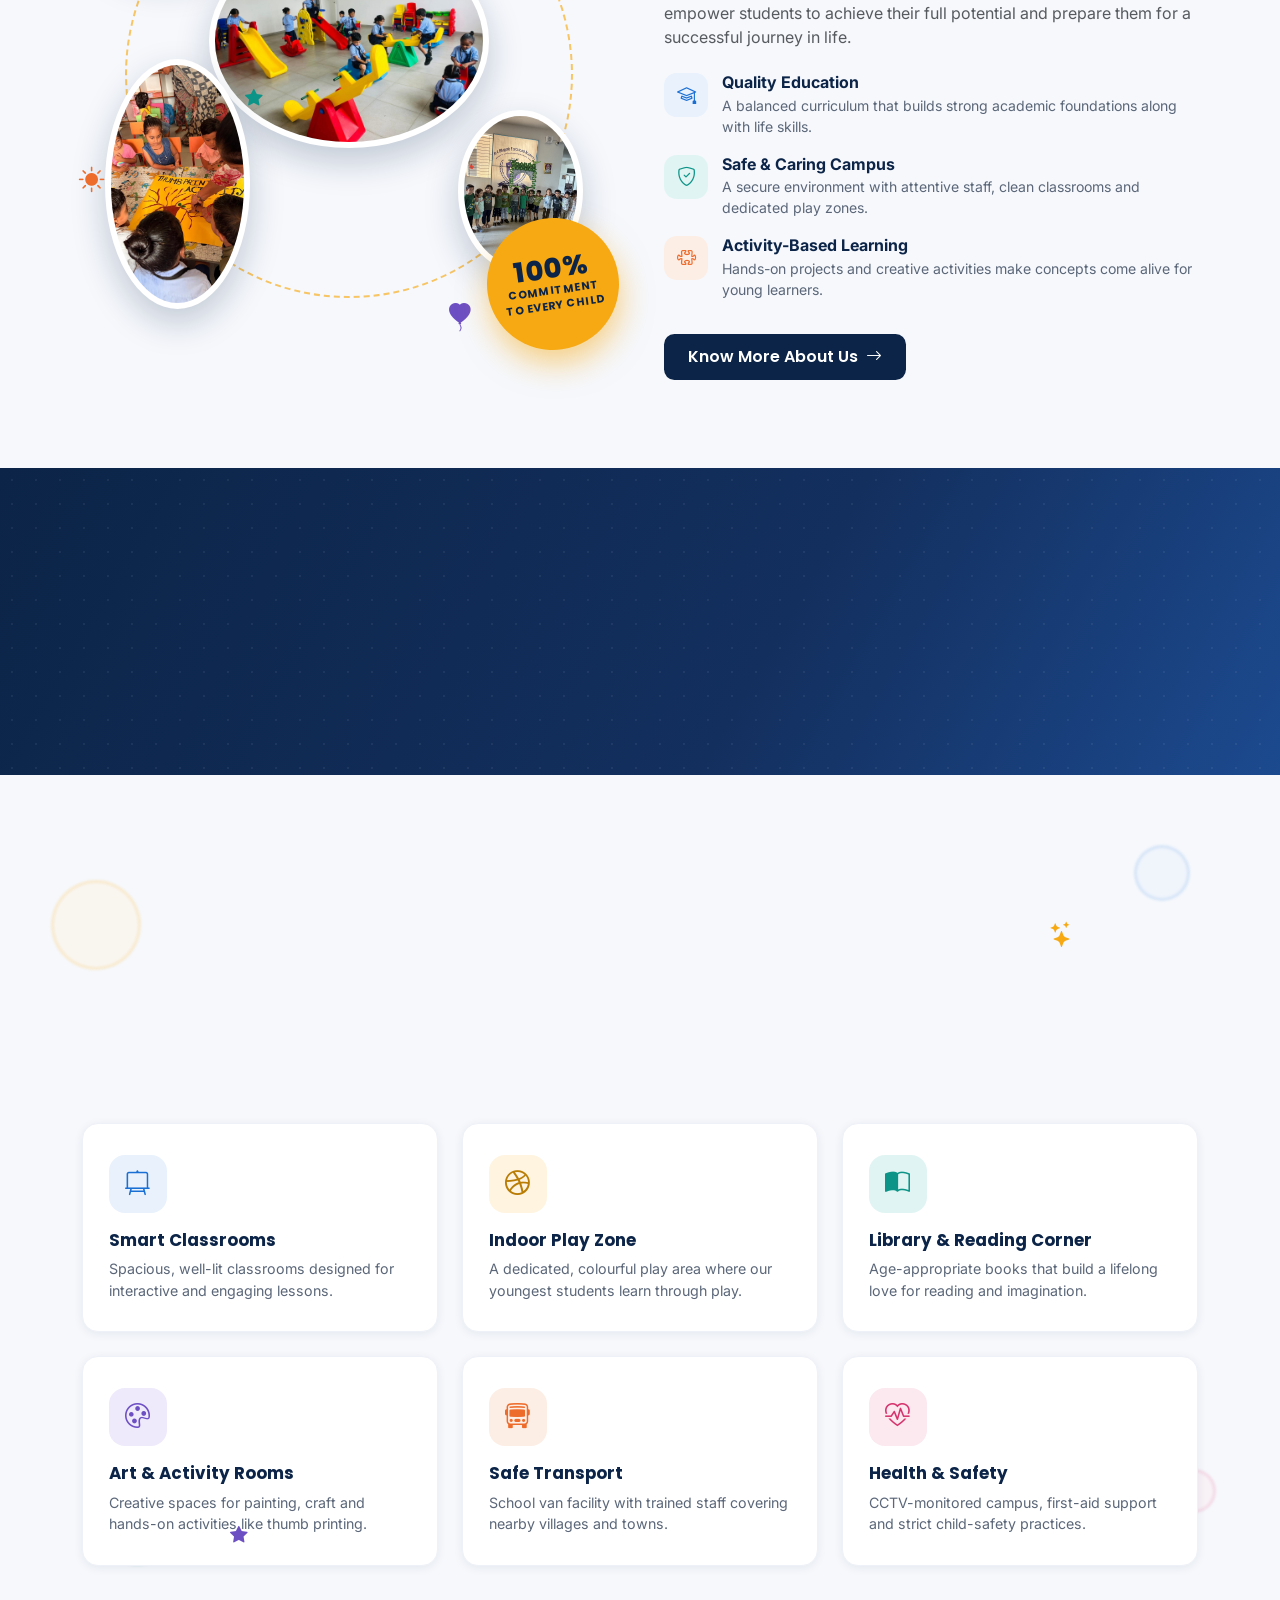
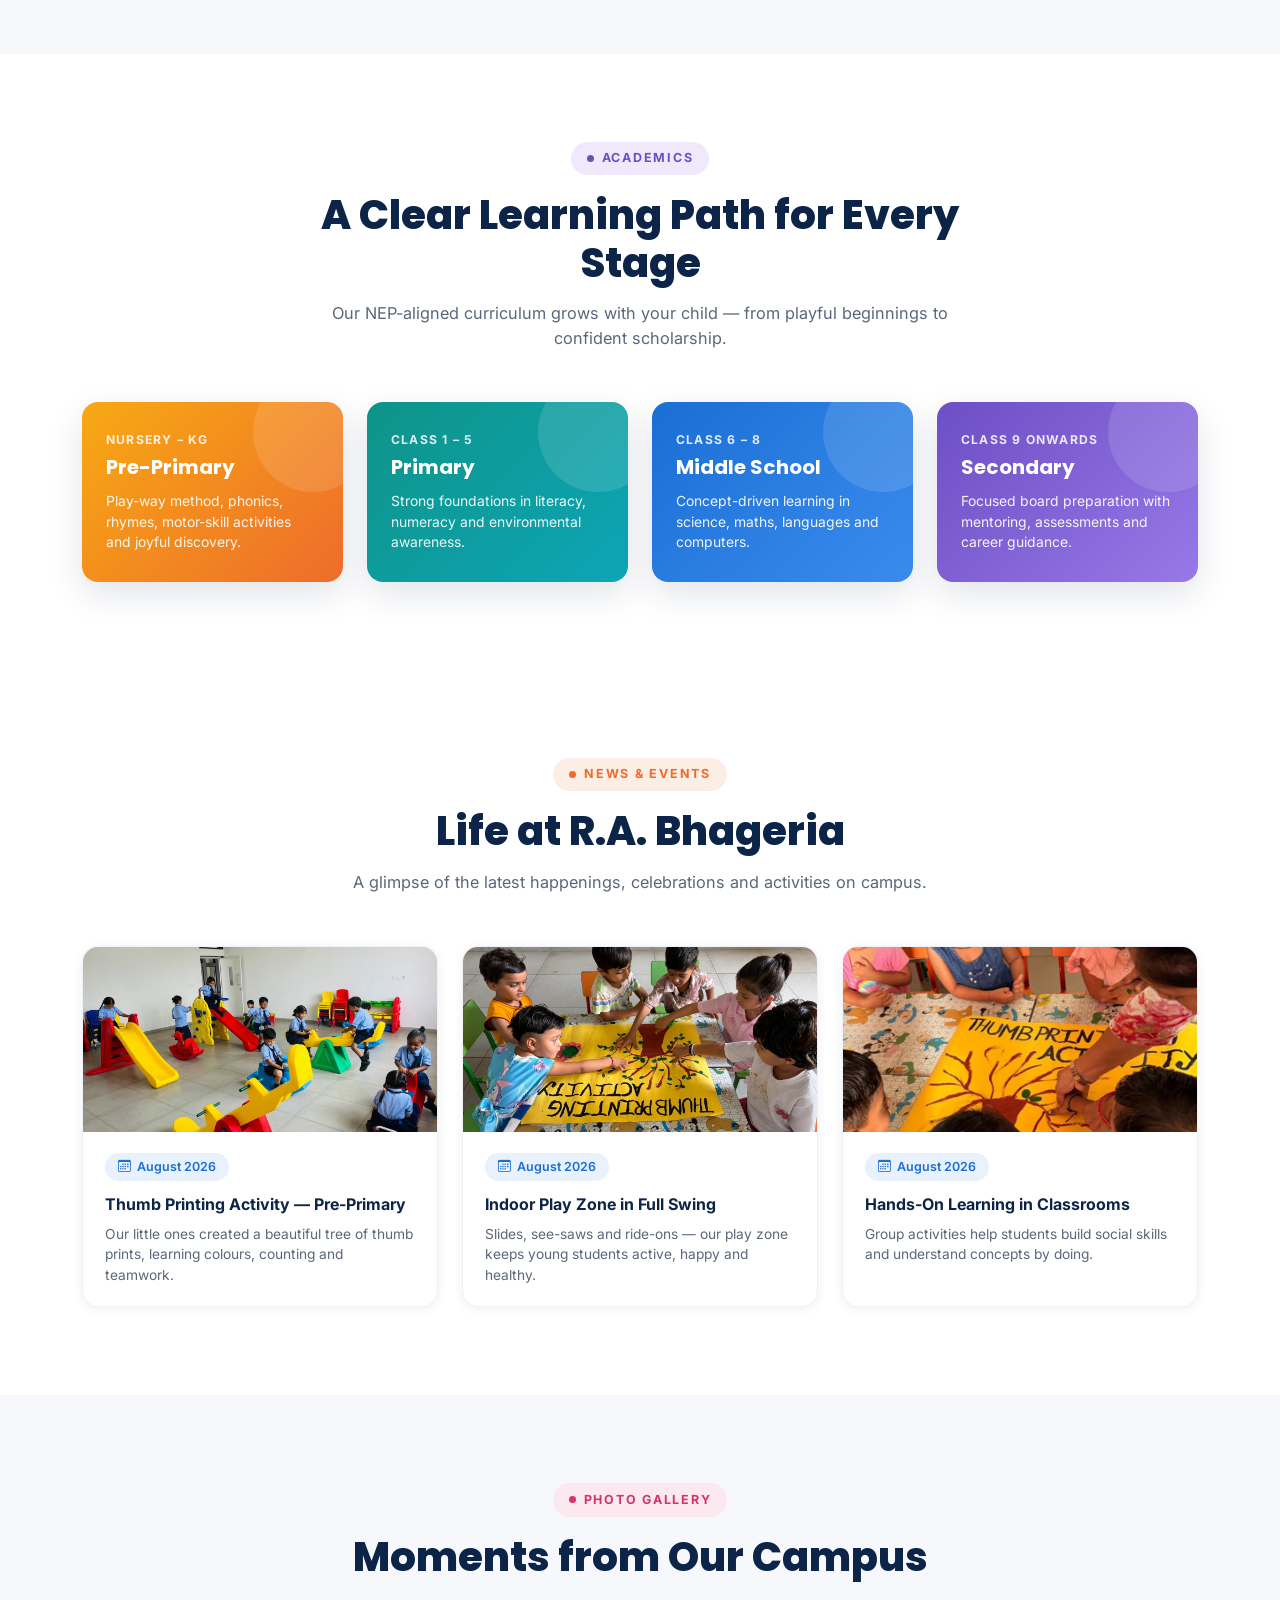
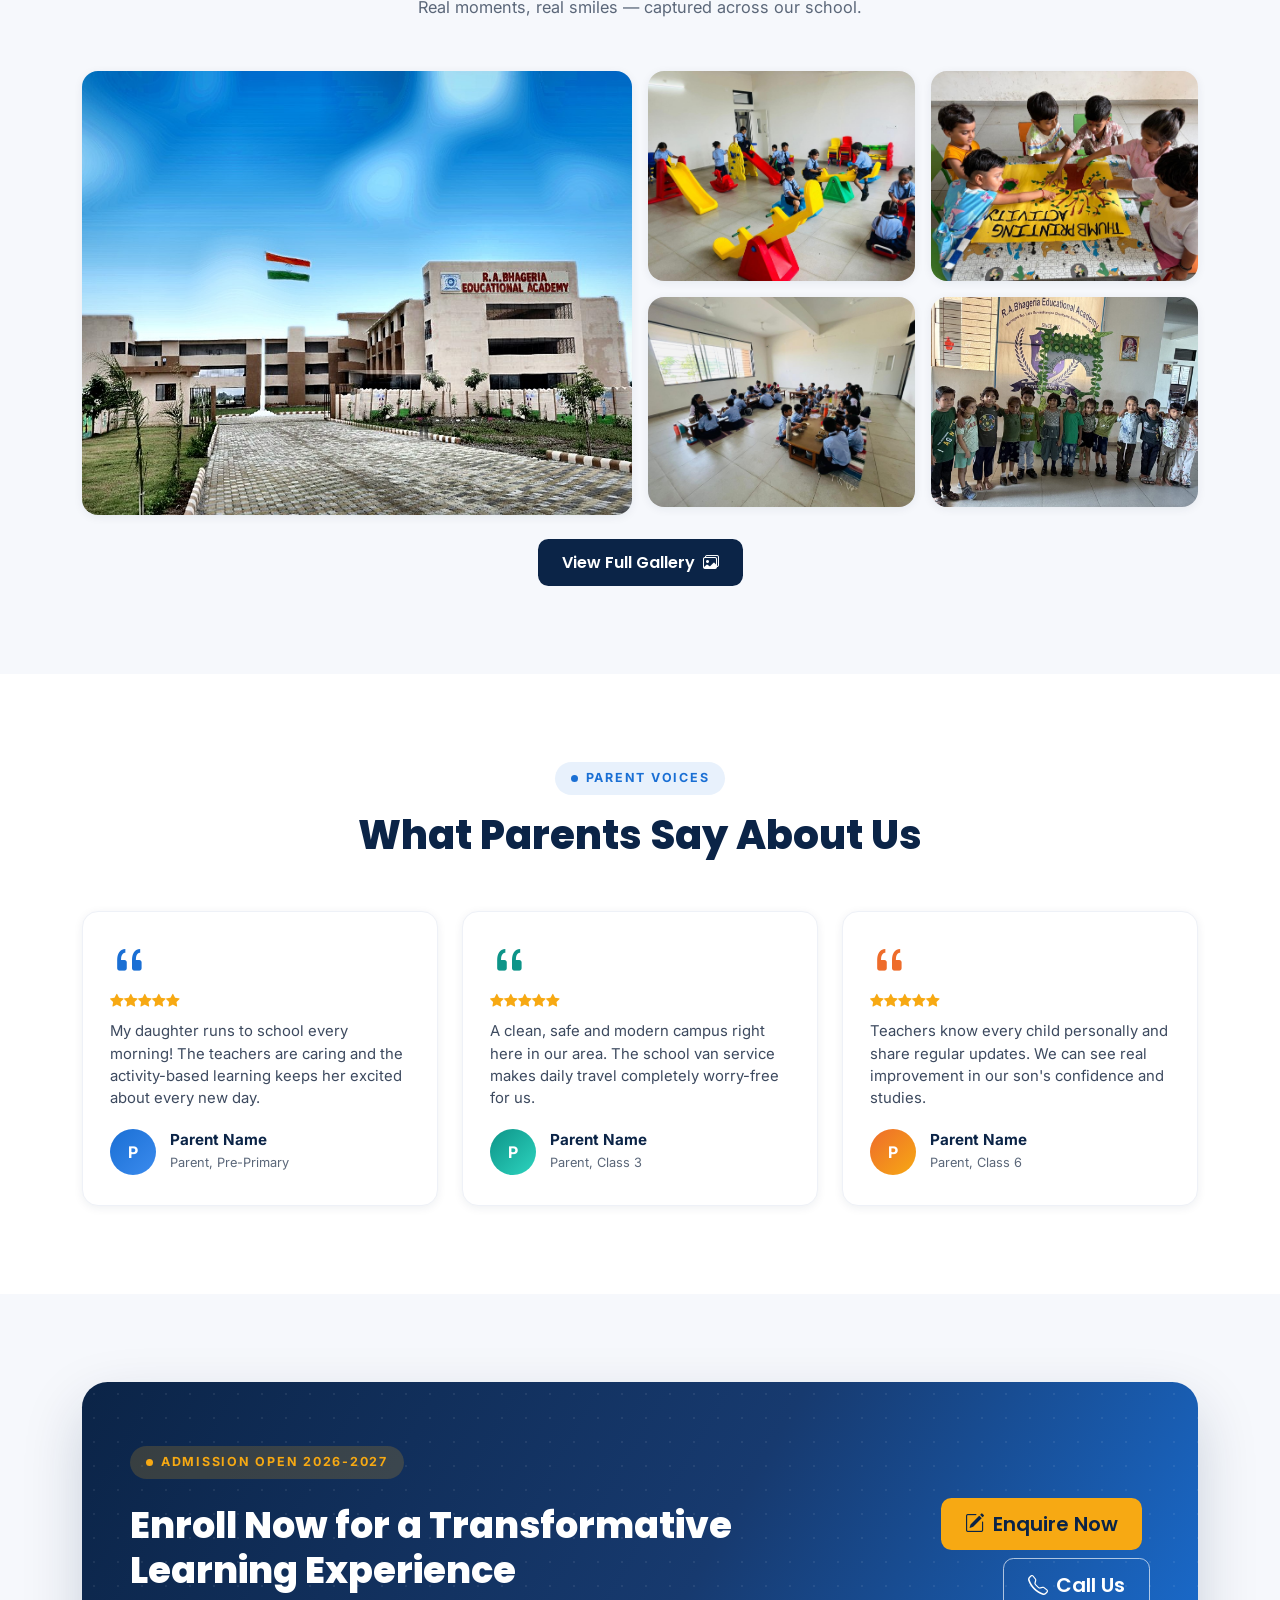
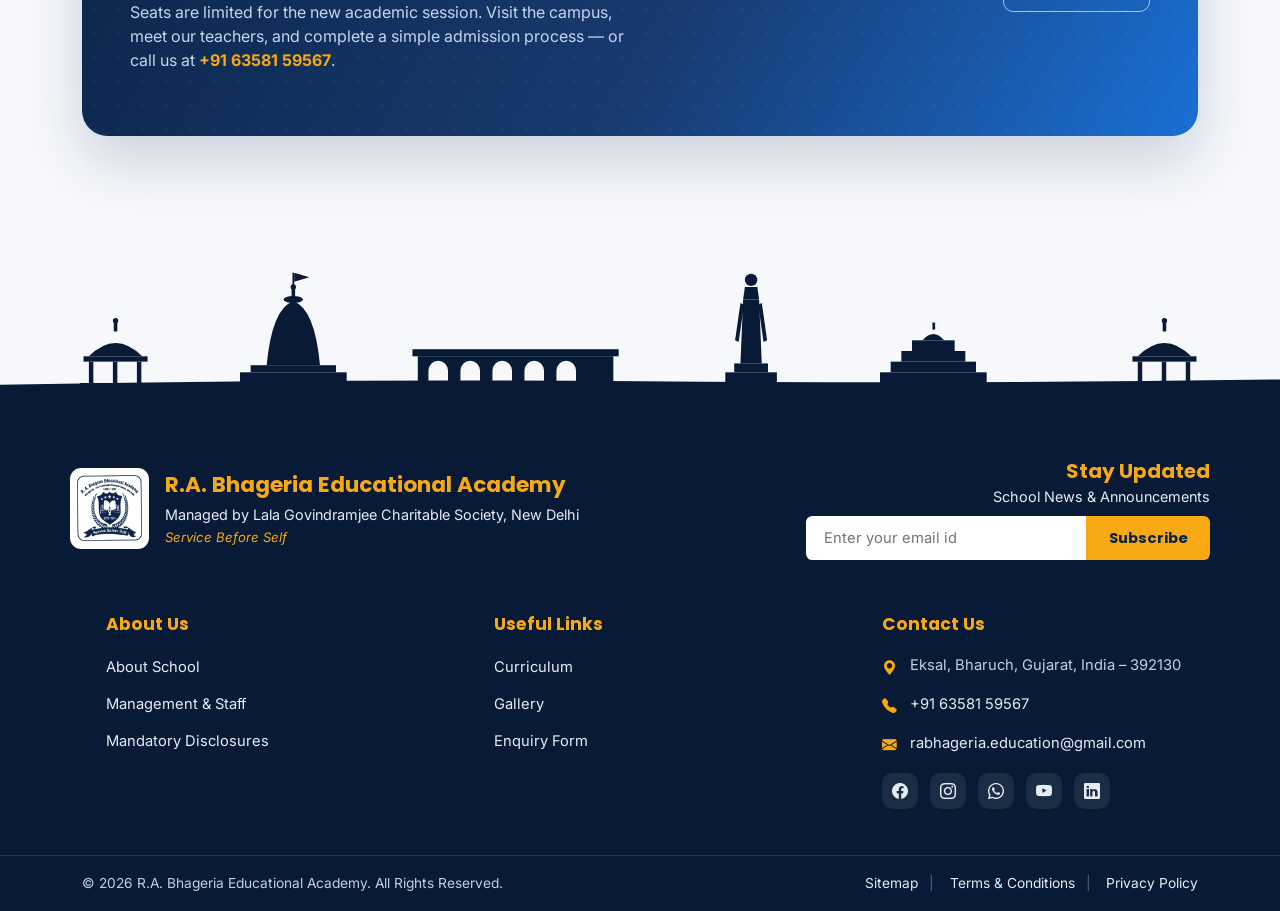
==== commit b8725d8b: "xyz" ====
--- a/index.html
+++ b/index.html
@@ -258,14 +258,14 @@
       <div class="col-6 col-lg-3 reveal">
         <div class="stat-box">
           <div class="ic" style="background:rgba(247,169,19,.18);color:var(--gold)"><i class="bi bi-people-fill"></i></div>
-          <div class="stat-num"><span class="counter" data-target="500">0</span><small>+</small></div>
+          <div class="stat-num"><span class="counter" data-target="100">0</span><small>+</small></div>
           <div class="stat-lbl">Happy Students</div>
         </div>
       </div>
       <div class="col-6 col-lg-3 reveal" data-delay="1">
         <div class="stat-box">
           <div class="ic" style="background:rgba(45,212,191,.16);color:#5eead4"><i class="bi bi-person-video3"></i></div>
-          <div class="stat-num"><span class="counter" data-target="30">0</span><small>+</small></div>
+          <div class="stat-num"><span class="counter" data-target="20">0</span><small>+</small></div>
           <div class="stat-lbl">Dedicated Teachers</div>
         </div>
       </div>
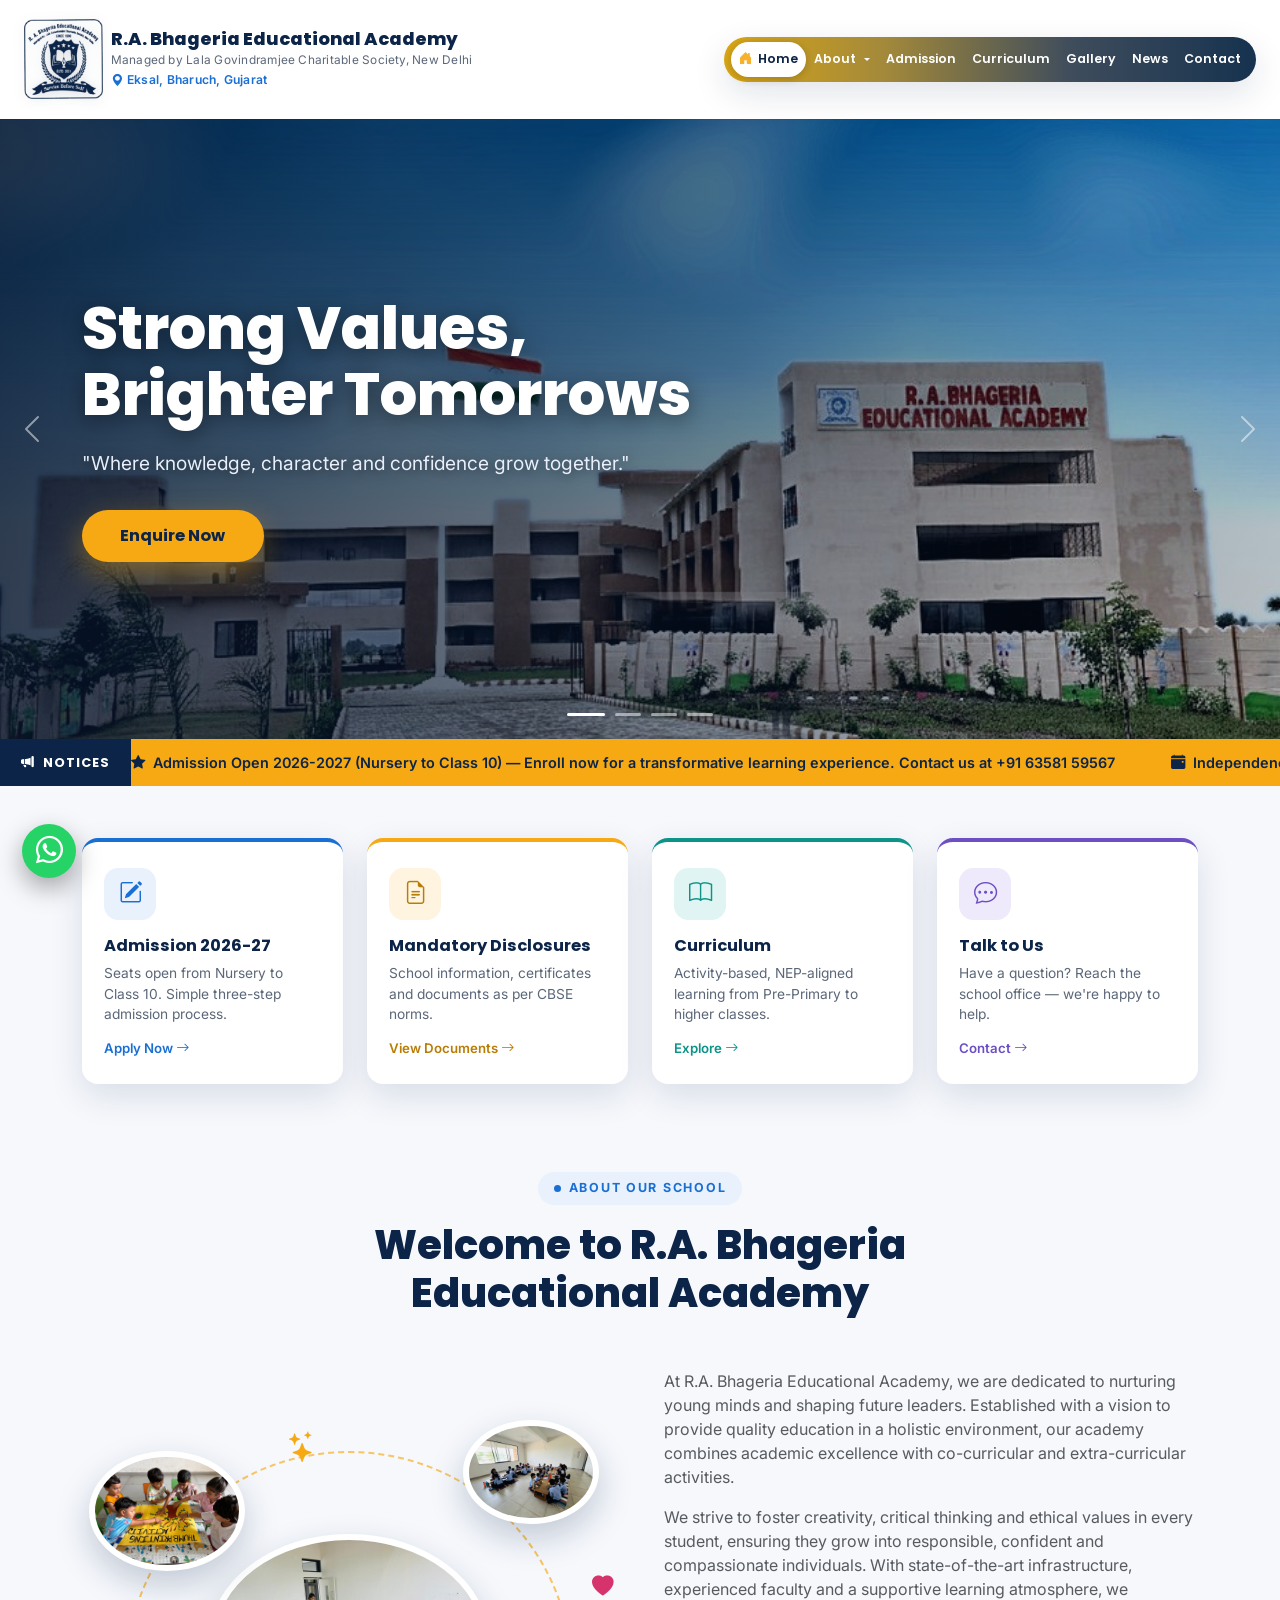
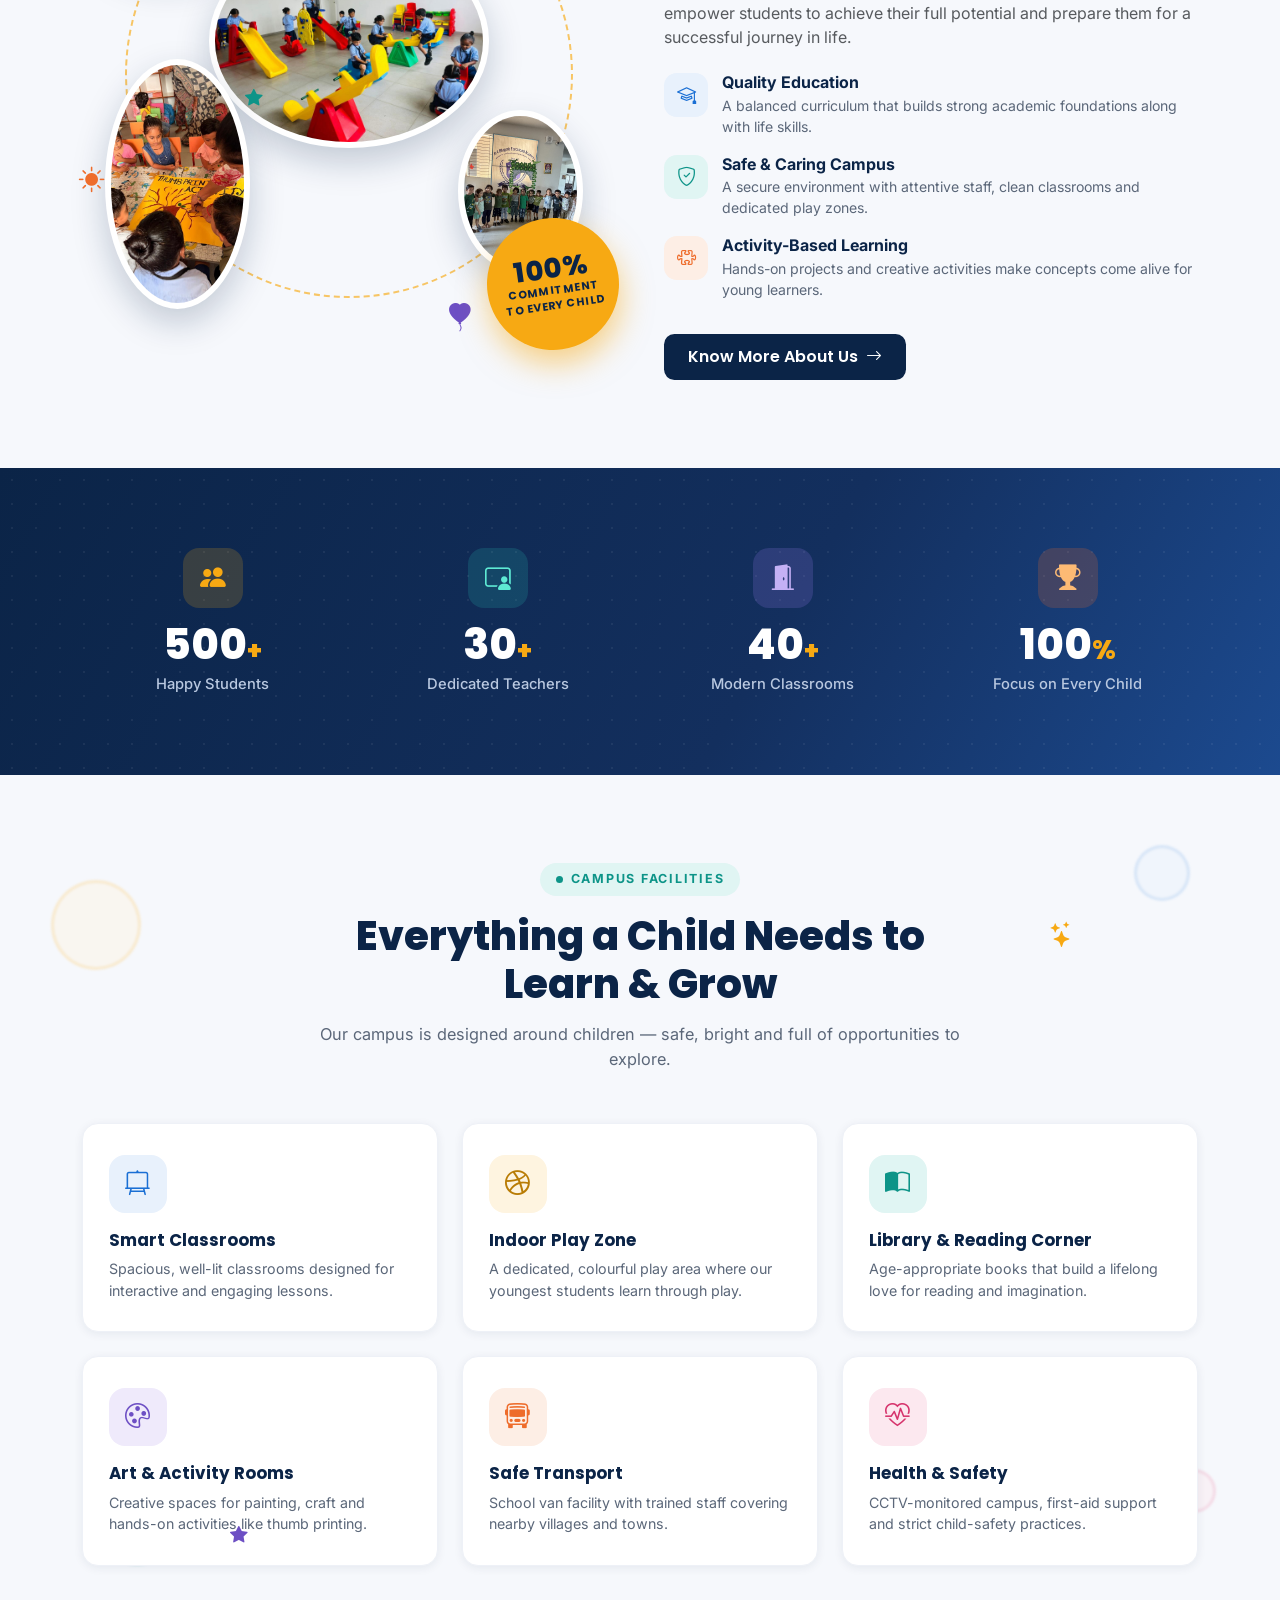
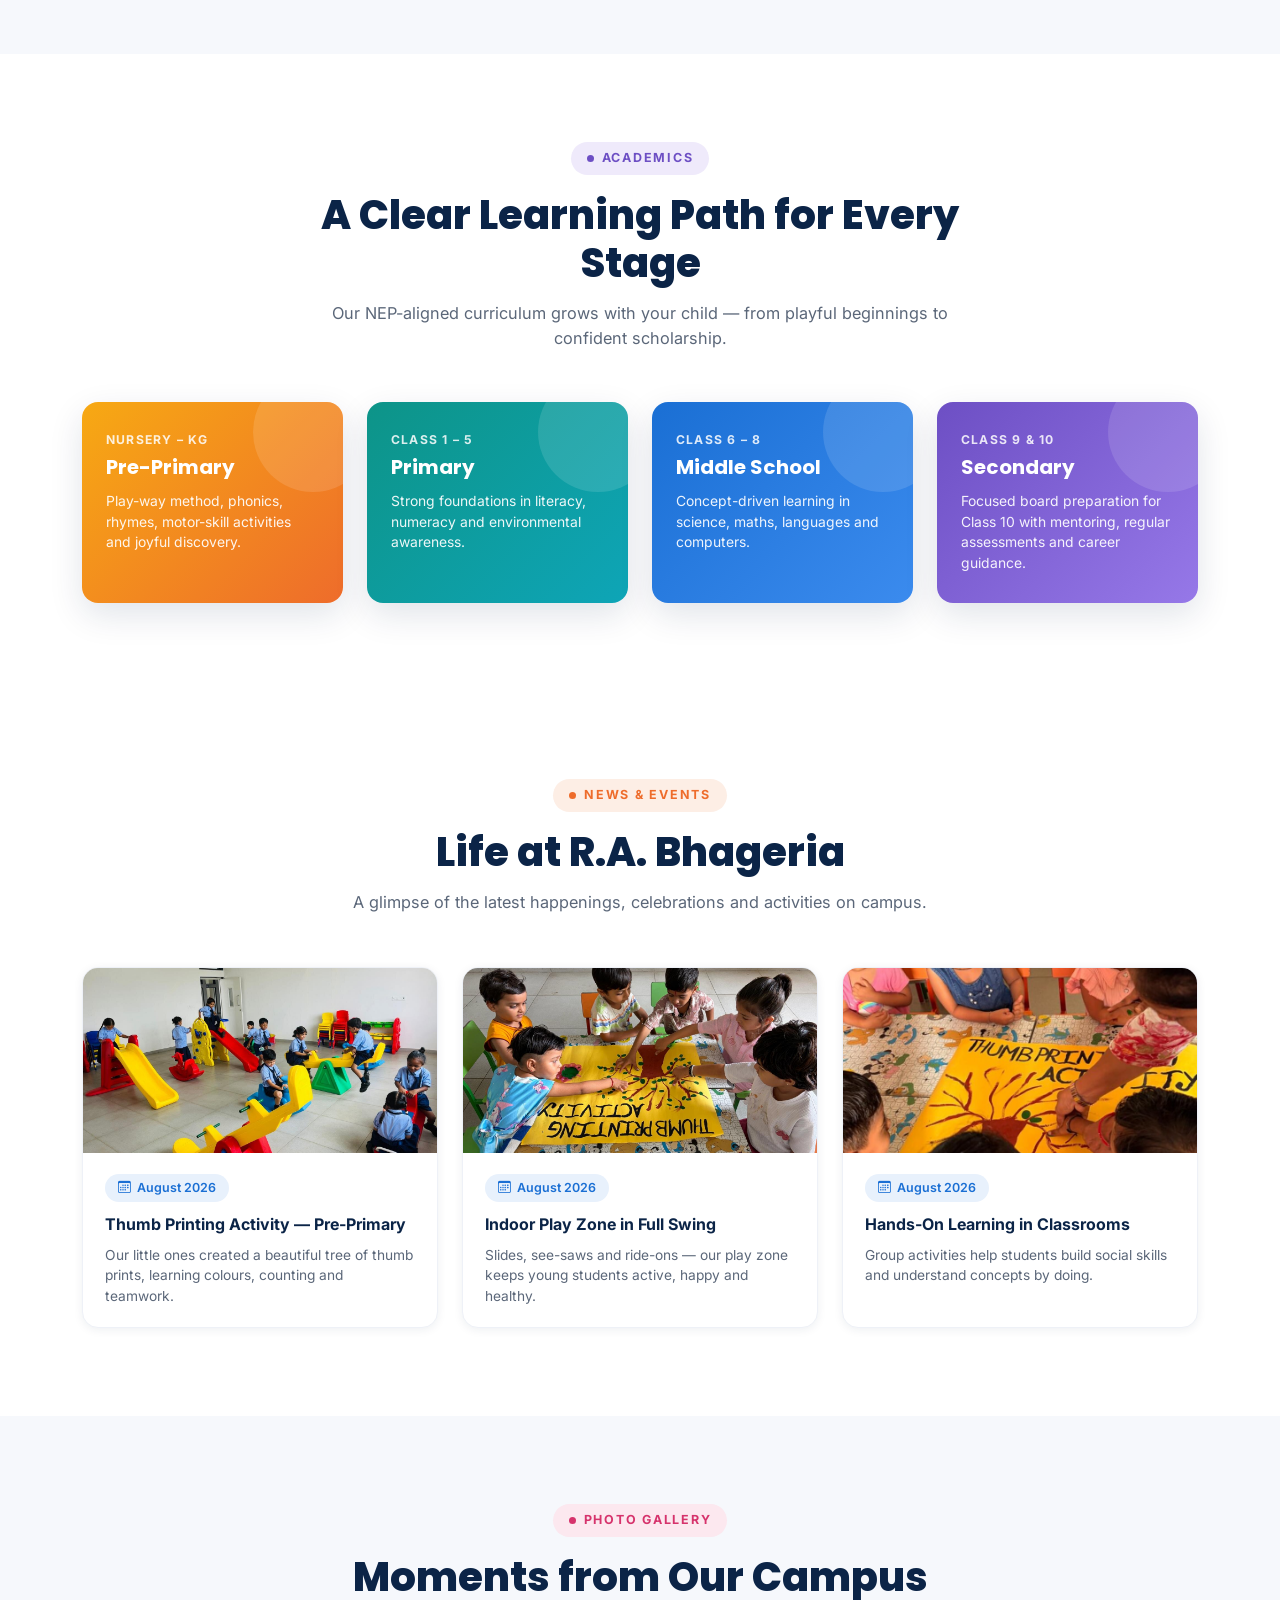
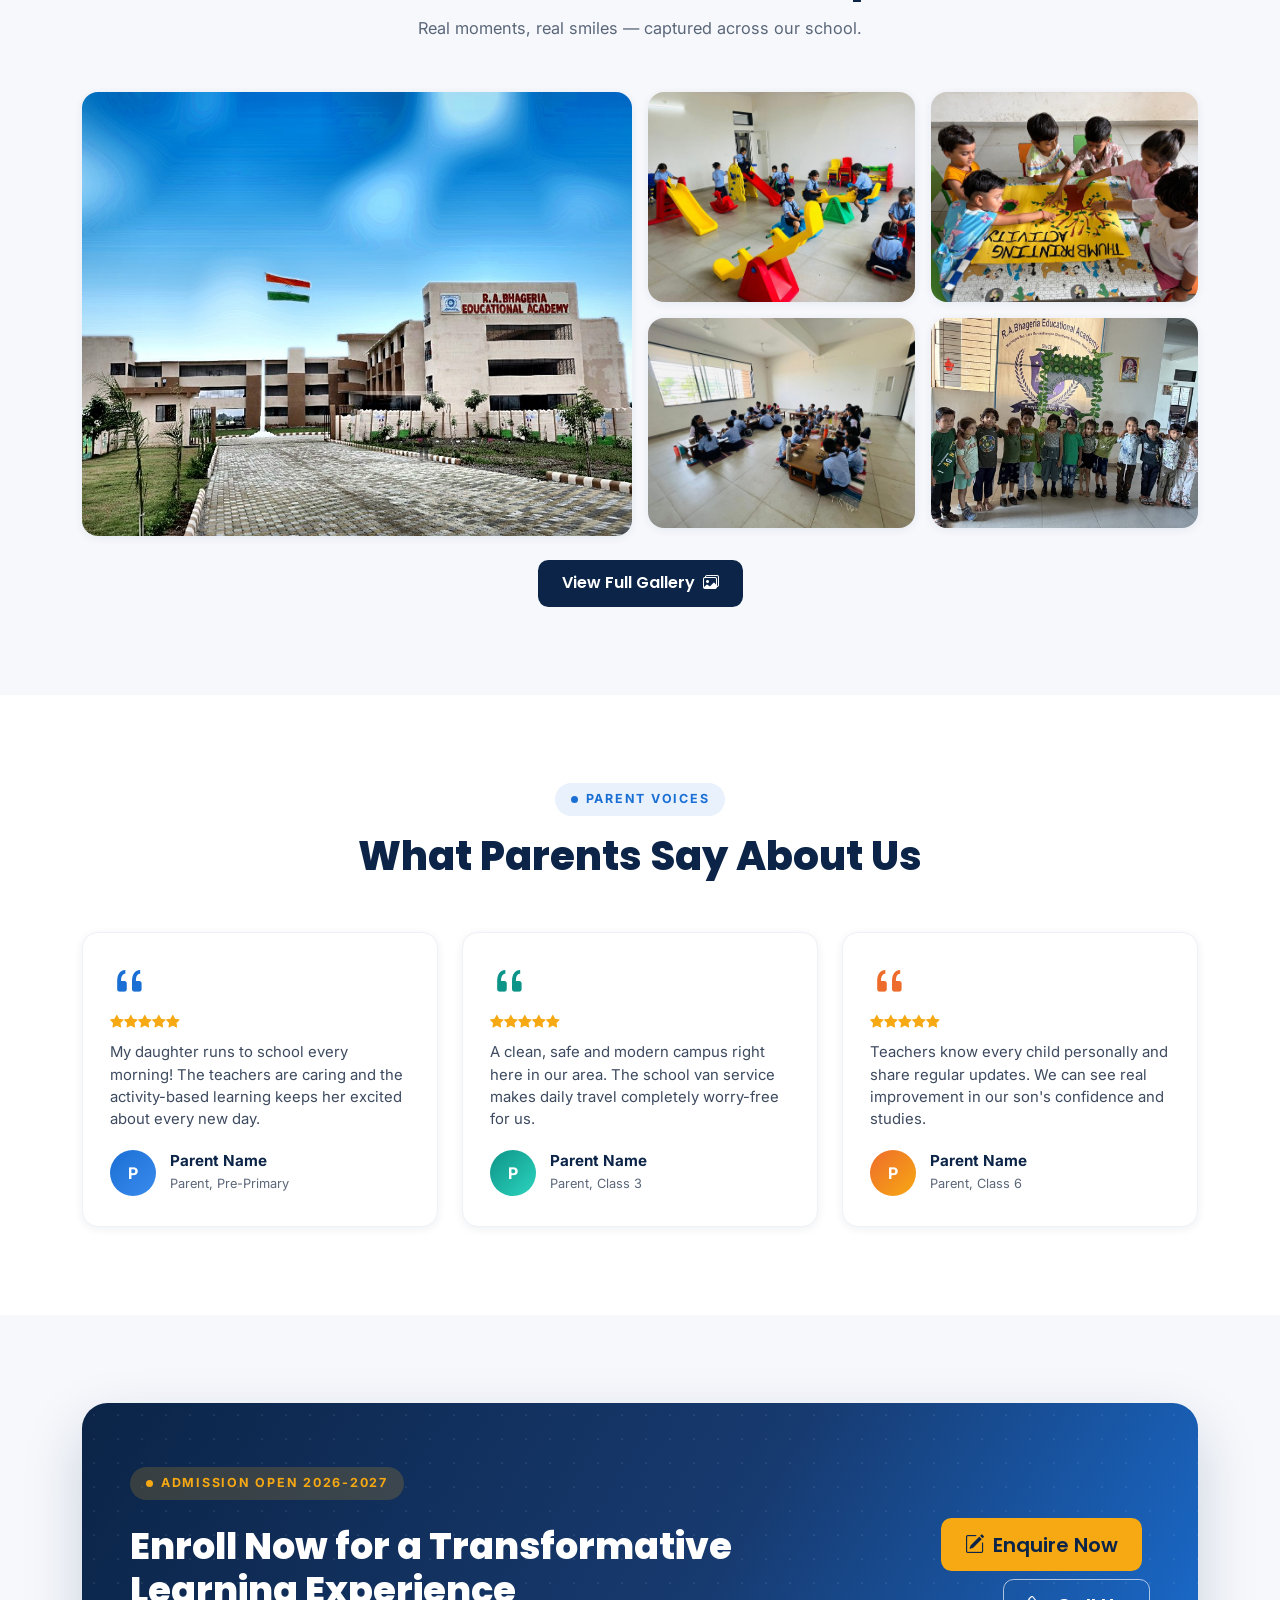
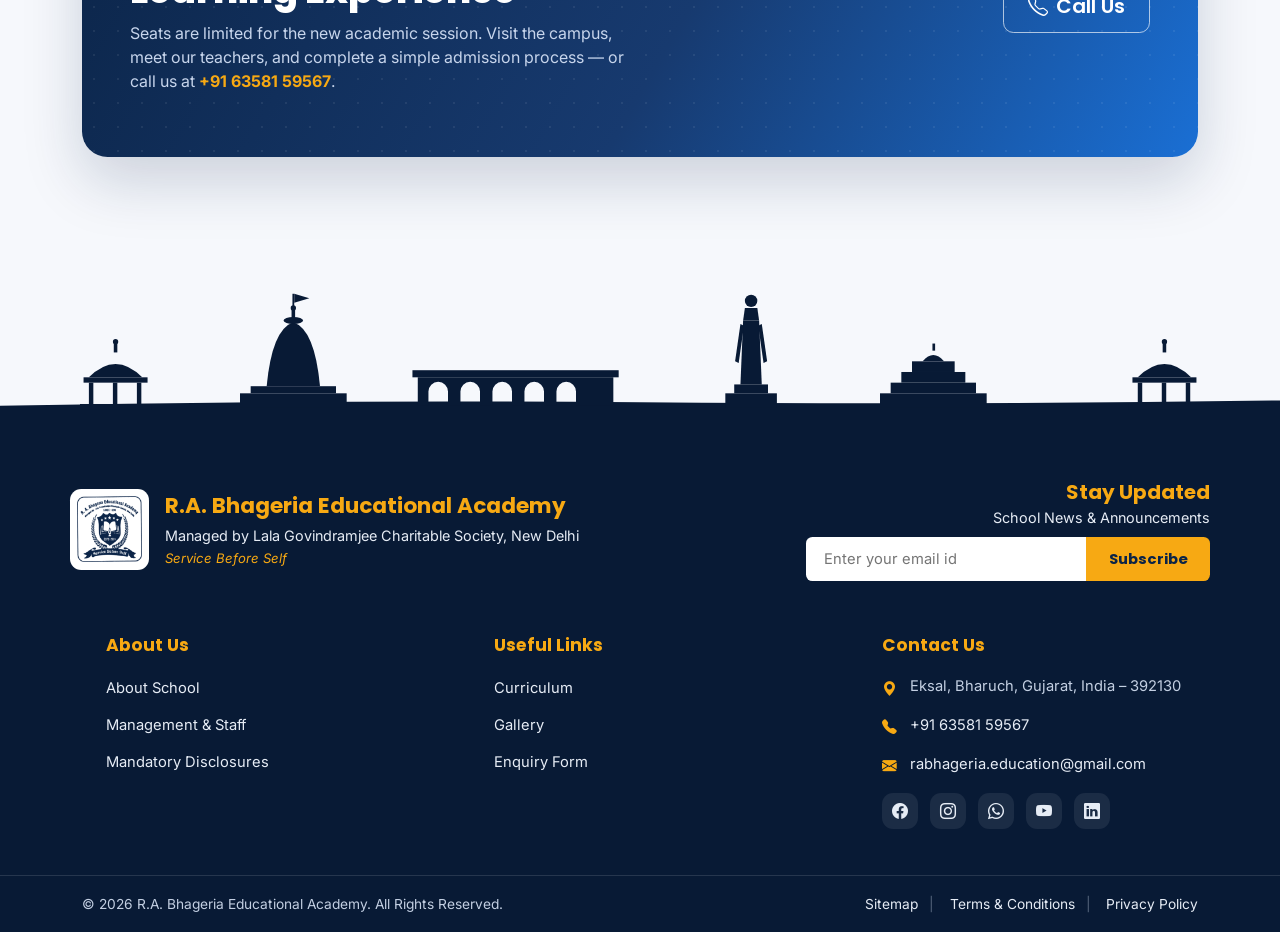
==== commit 15814a04: "staff members removed" ====
--- a/index.html
+++ b/index.html
@@ -156,11 +156,11 @@
   <div class="ticker-label"><i class="bi bi-megaphone-fill"></i> NOTICES</div>
   <div class="ticker">
     <div class="ticker-track">
-      <span><i class="bi bi-star-fill"></i>Admission Open 2026-2027 — Enroll now for a transformative learning experience. Contact us at +91 63581 59567</span>
+      <span><i class="bi bi-star-fill"></i>Admission Open 2026-2027 (Nursery to Class 10) — Enroll now for a transformative learning experience. Contact us at +91 63581 59567</span>
       <span><i class="bi bi-calendar-event-fill"></i>Independence Day celebration on 15th August at the school ground</span>
       <span><i class="bi bi-palette-fill"></i>Thumb Printing Activity conducted for Pre-Primary students</span>
       <span><i class="bi bi-bus-front-fill"></i>School transport facility available across Bharuch district</span>
-      <span><i class="bi bi-star-fill"></i>Admission Open 2026-2027 — Enroll now for a transformative learning experience. Contact us at +91 63581 59567</span>
+      <span><i class="bi bi-star-fill"></i>Admission Open 2026-2027 (Nursery to Class 10) — Enroll now for a transformative learning experience. Contact us at +91 63581 59567</span>
       <span><i class="bi bi-calendar-event-fill"></i>Independence Day celebration on 15th August at the school ground</span>
       <span><i class="bi bi-palette-fill"></i>Thumb Printing Activity conducted for Pre-Primary students</span>
       <span><i class="bi bi-bus-front-fill"></i>School transport facility available across Bharuch district</span>
@@ -175,7 +175,7 @@
       <a href="#admission" class="quick-card qc-blue">
         <div class="ic"><i class="bi bi-pencil-square"></i></div>
         <h5>Admission 2026-27</h5>
-        <p>Seats open from Nursery onwards. Simple three-step admission process.</p>
+        <p>Seats open from Nursery to Class 10. Simple three-step admission process.</p>
         <span class="go">Apply Now <i class="bi bi-arrow-right"></i></span>
       </a>
     </div>
@@ -258,14 +258,14 @@
       <div class="col-6 col-lg-3 reveal">
         <div class="stat-box">
           <div class="ic" style="background:rgba(247,169,19,.18);color:var(--gold)"><i class="bi bi-people-fill"></i></div>
-          <div class="stat-num"><span class="counter" data-target="100">0</span><small>+</small></div>
+          <div class="stat-num"><span class="counter" data-target="500">0</span><small>+</small></div>
           <div class="stat-lbl">Happy Students</div>
         </div>
       </div>
       <div class="col-6 col-lg-3 reveal" data-delay="1">
         <div class="stat-box">
           <div class="ic" style="background:rgba(45,212,191,.16);color:#5eead4"><i class="bi bi-person-video3"></i></div>
-          <div class="stat-num"><span class="counter" data-target="20">0</span><small>+</small></div>
+          <div class="stat-num"><span class="counter" data-target="30">0</span><small>+</small></div>
           <div class="stat-lbl">Dedicated Teachers</div>
         </div>
       </div>
@@ -380,9 +380,9 @@
       </div>
       <div class="col-md-6 col-lg-3 reveal" data-delay="3">
         <div class="stage-card st-4">
-          <div class="grade">Class 9 onwards</div>
+          <div class="grade">Class 9 &amp; 10</div>
           <h5>Secondary</h5>
-          <p>Focused board preparation with mentoring, assessments and career guidance.</p>
+          <p>Focused board preparation for Class 10 with mentoring, regular assessments and career guidance.</p>
         </div>
       </div>
     </div>
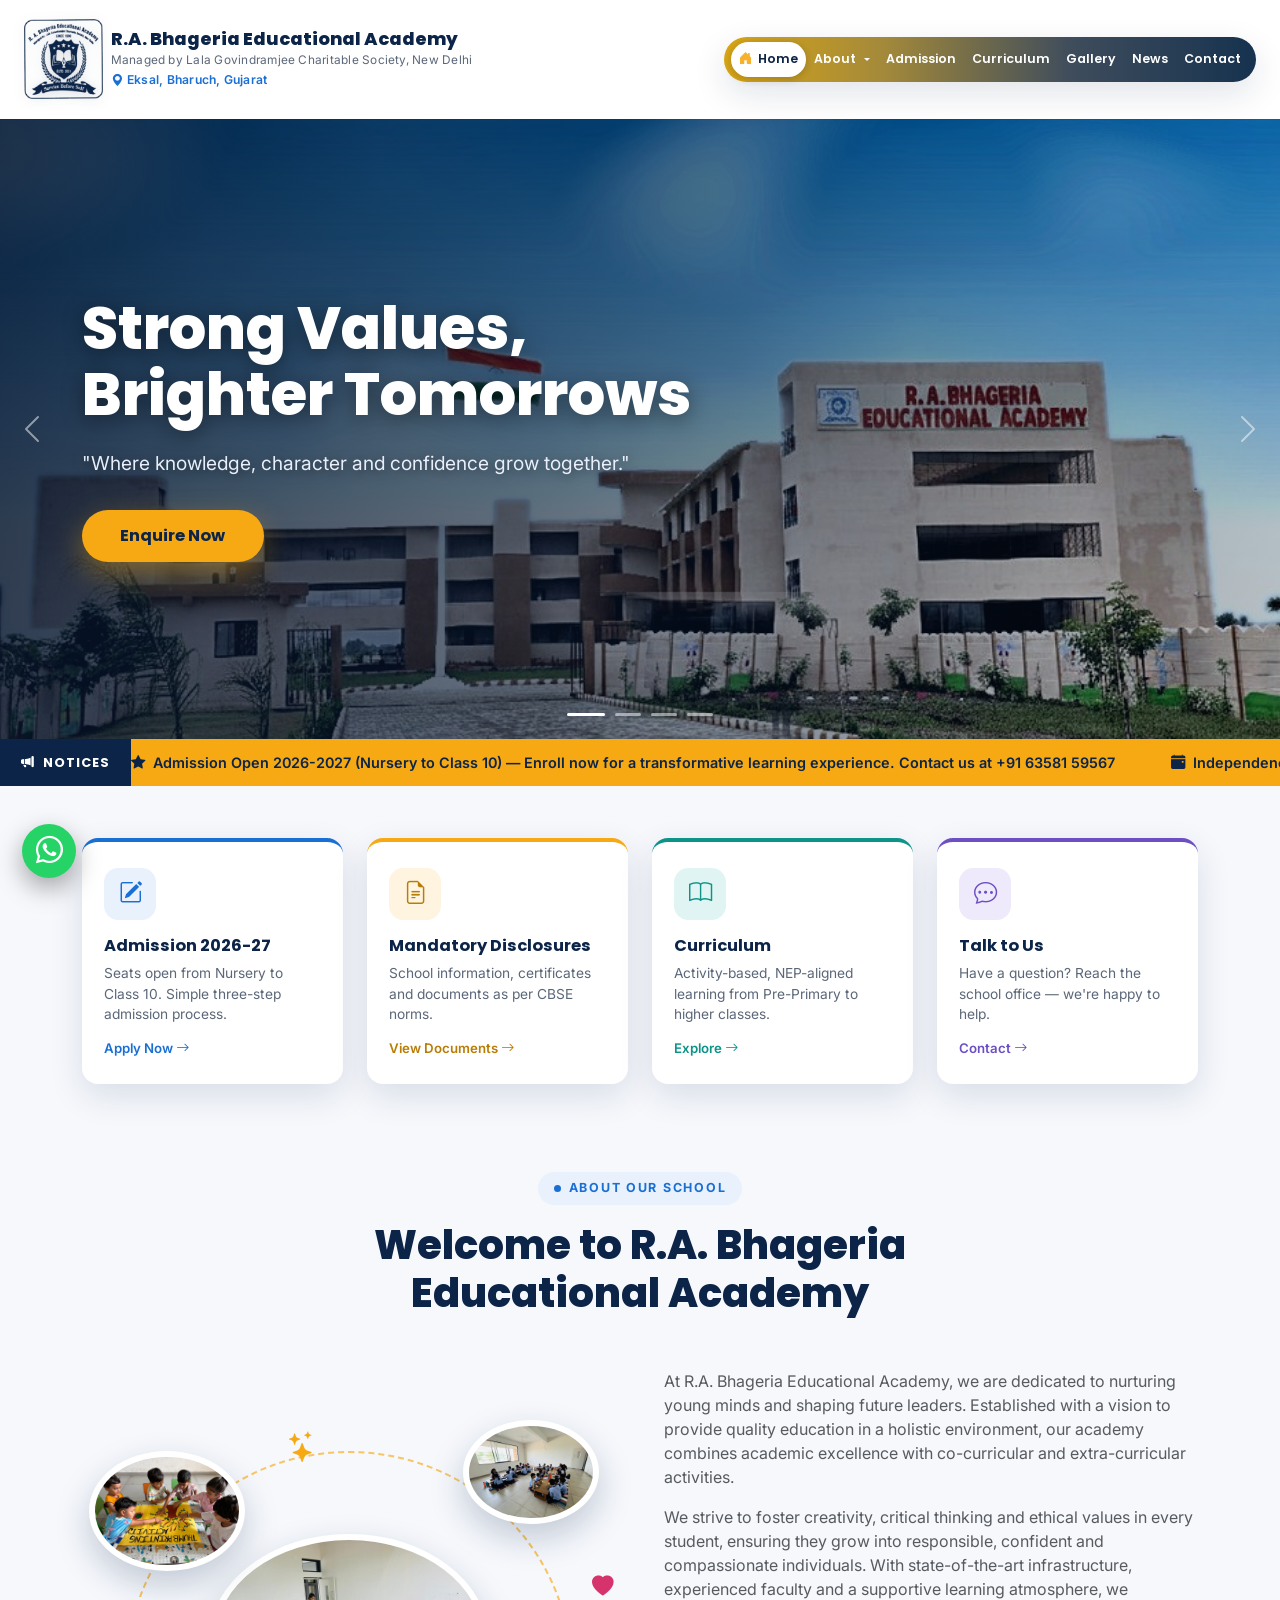
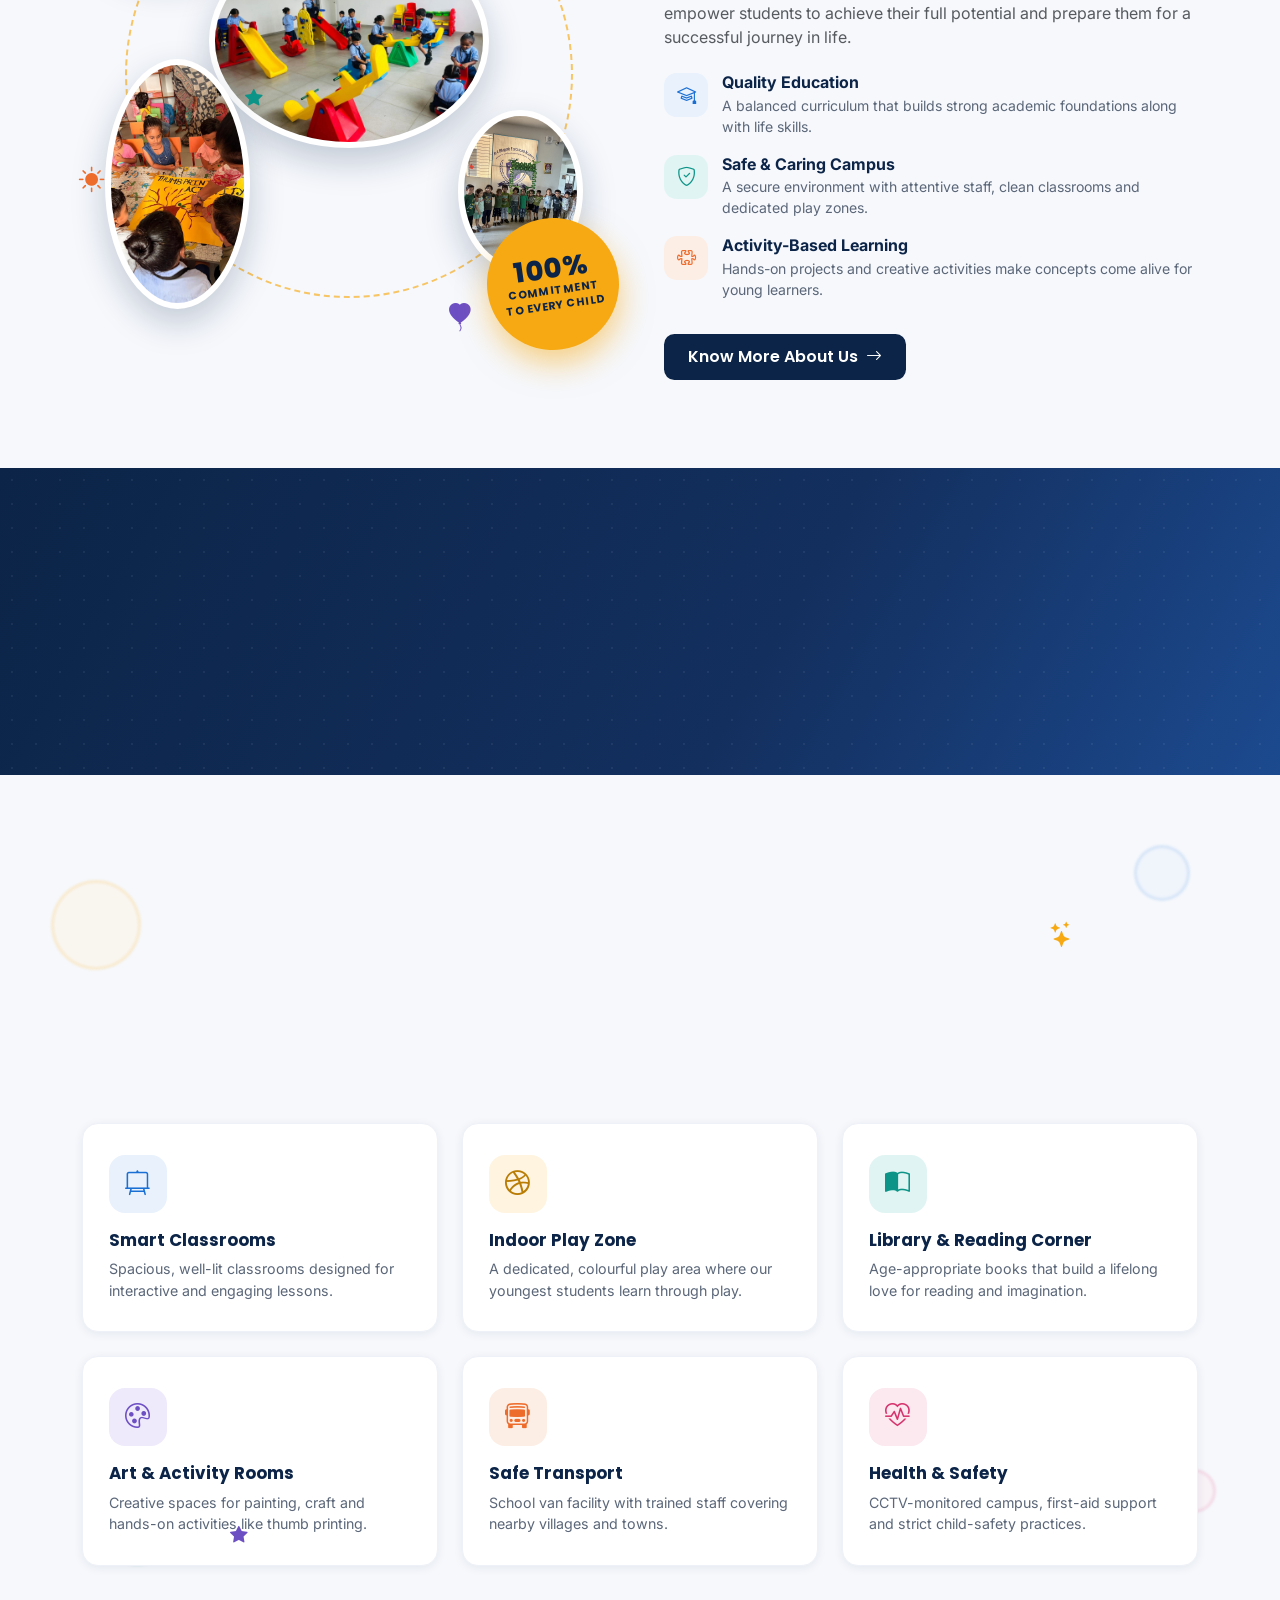
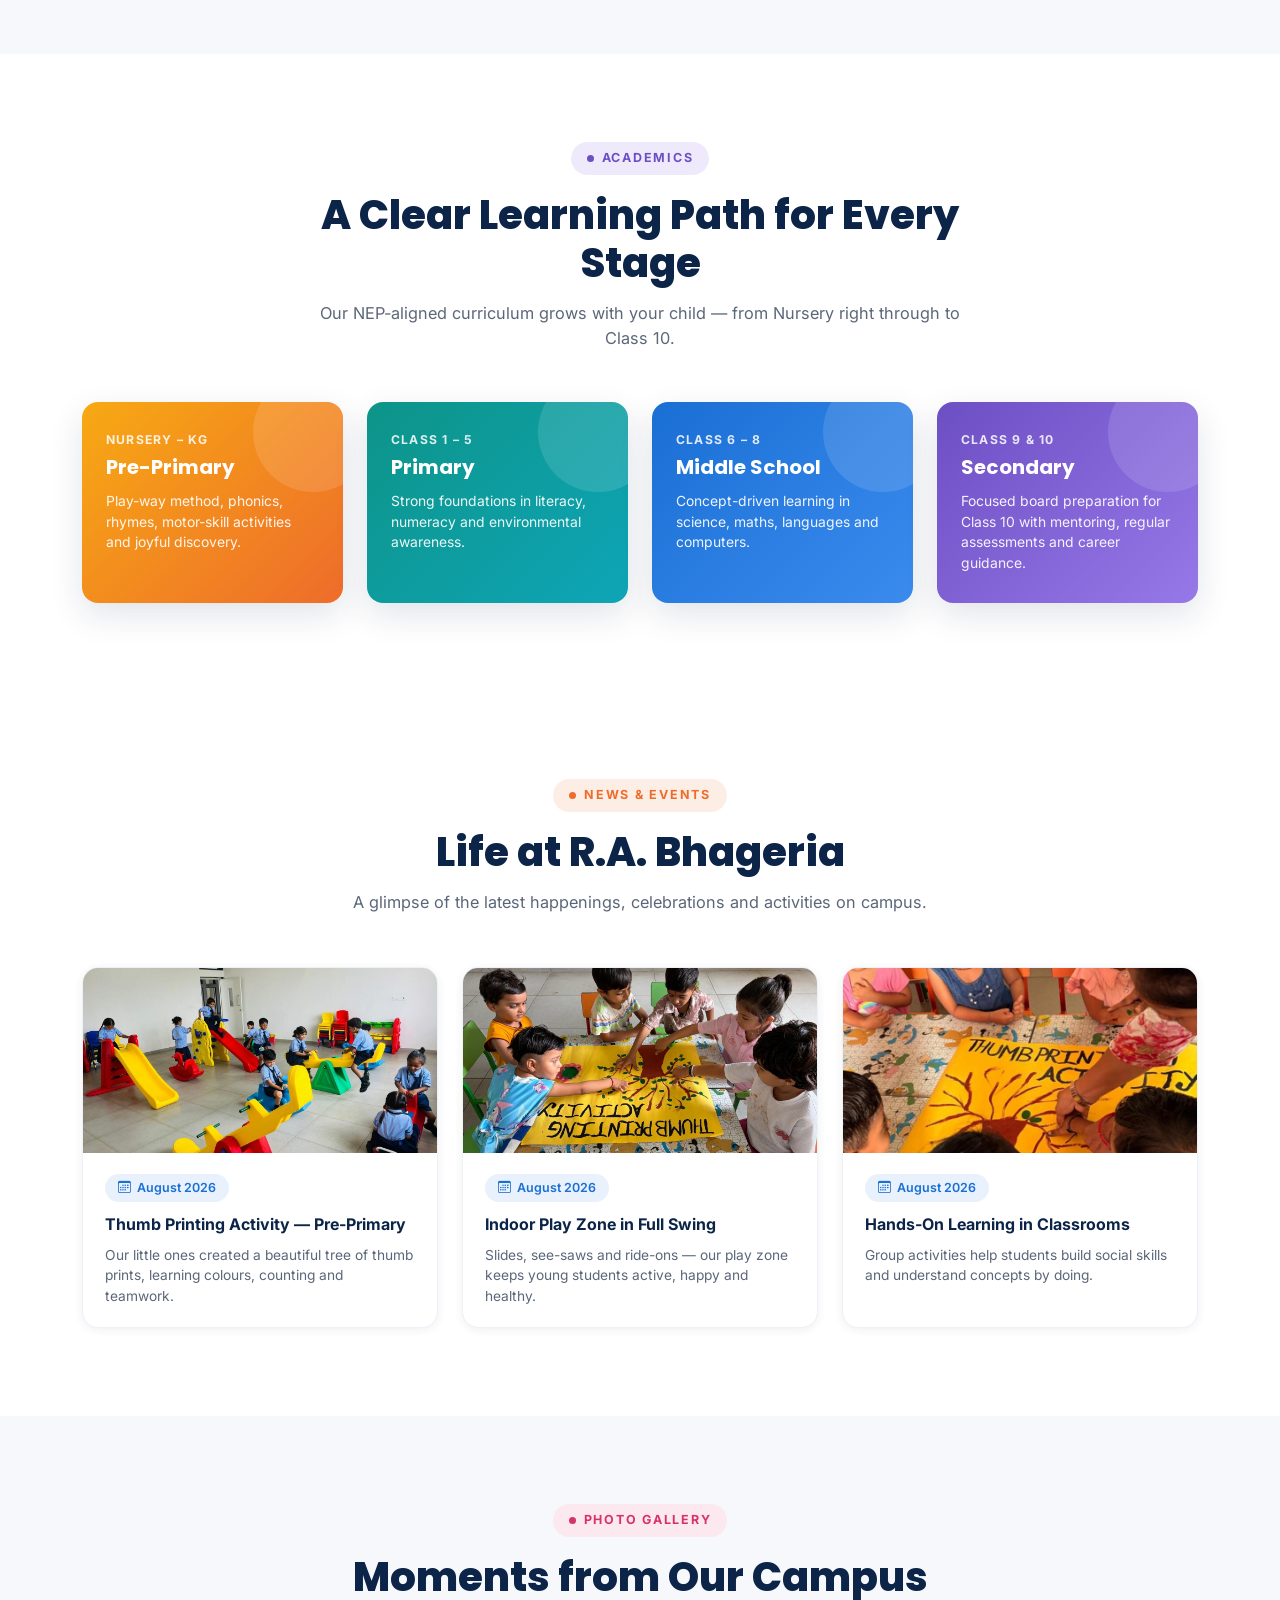
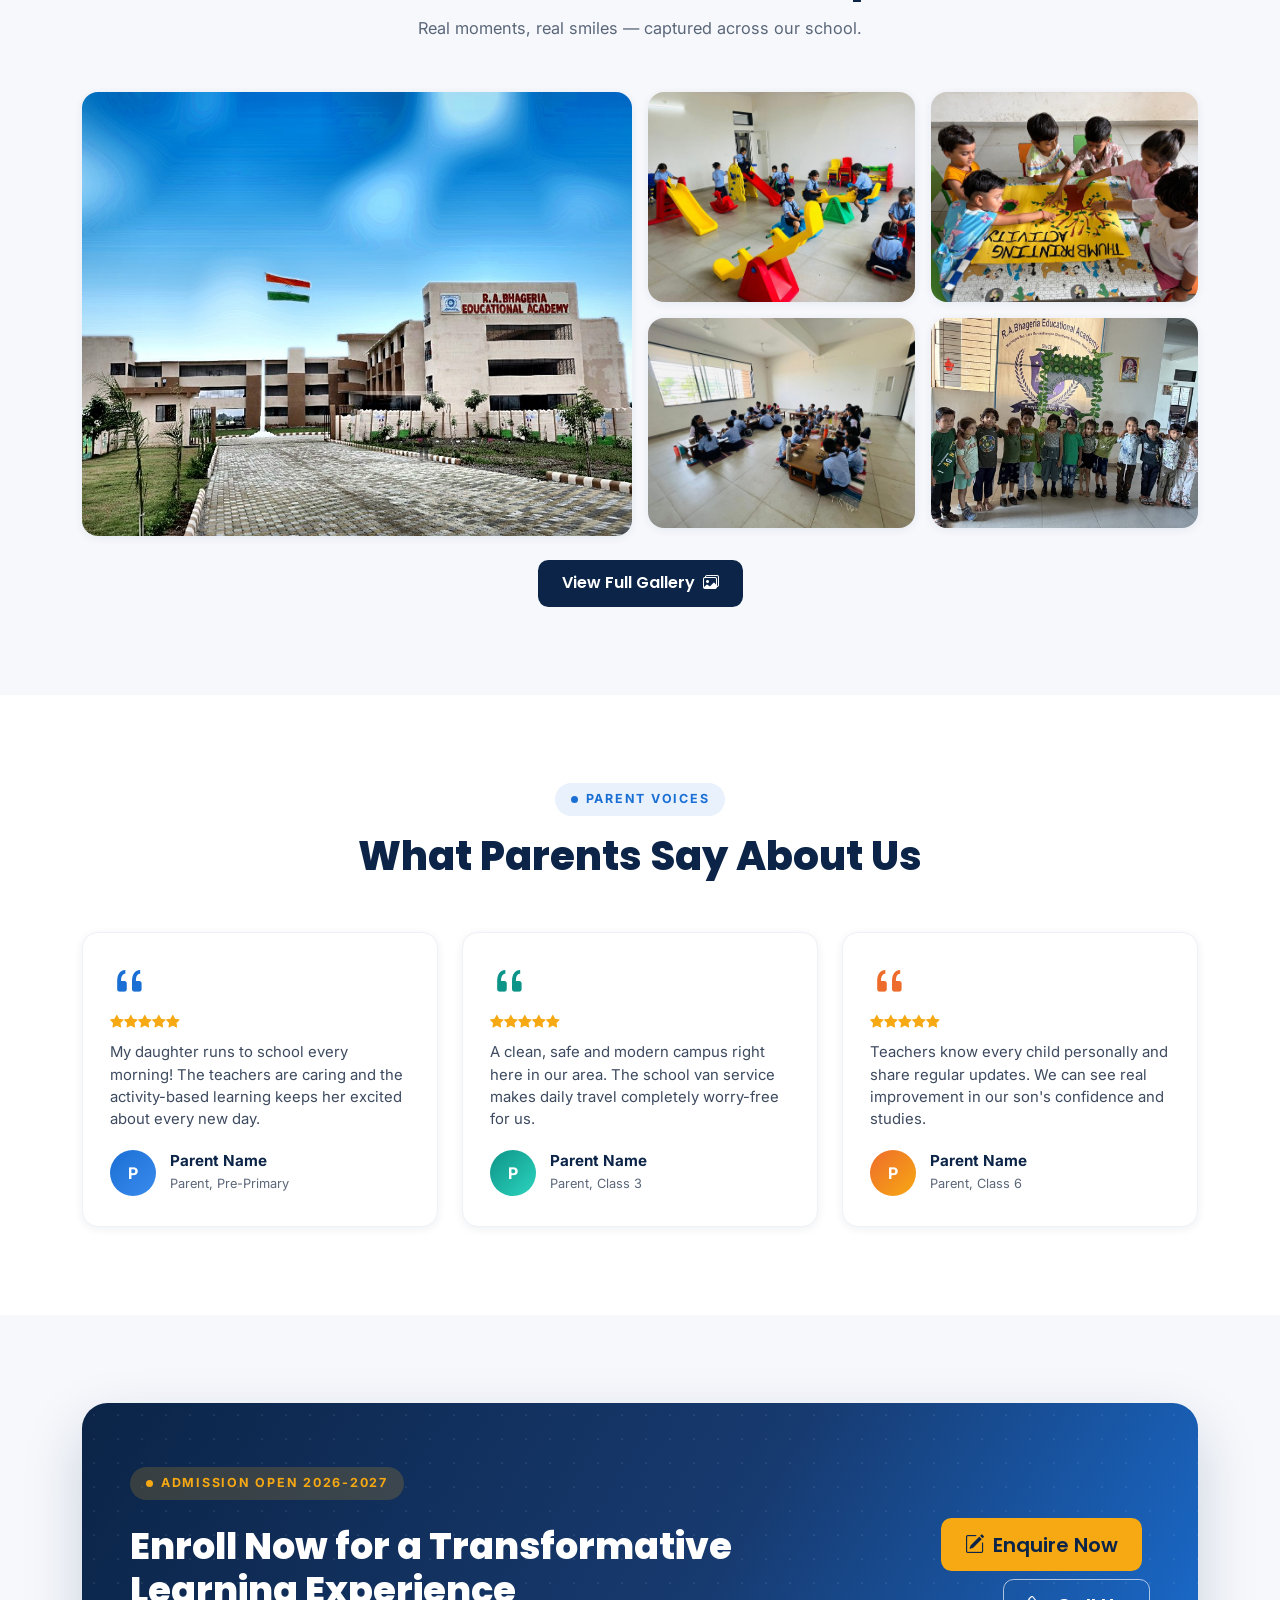
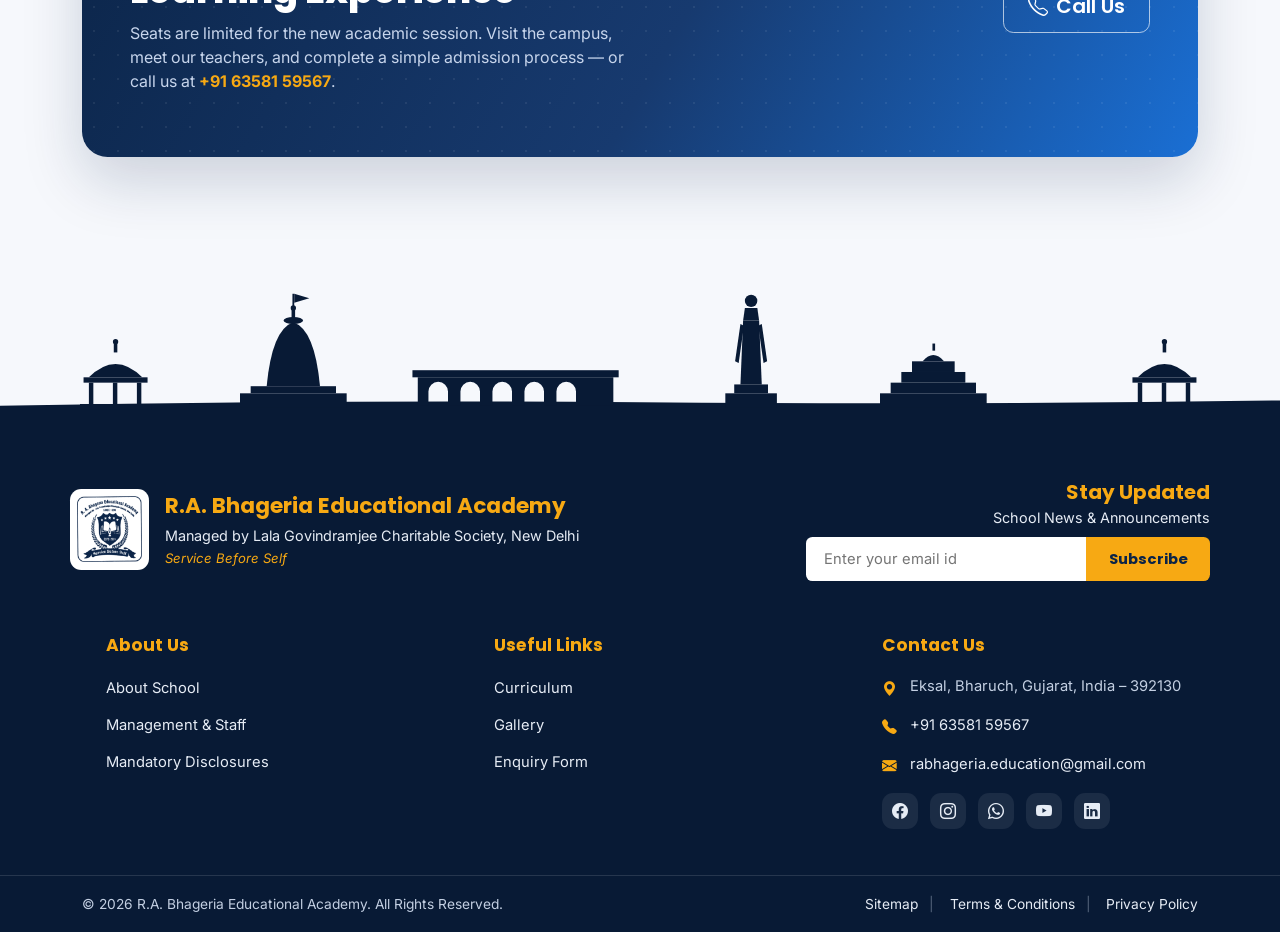
==== commit e27dc500: "added desclosure" ====
--- a/index.html
+++ b/index.html
@@ -42,6 +42,7 @@
               <li><a class="dropdown-item" href="about.html">About Us</a></li>
               <li><a class="dropdown-item" href="management-staff.html">Management &amp; Staff</a></li>
               <li><a class="dropdown-item" href="vision-mission.html">Vision &amp; Mission</a></li>
+              <li><a class="dropdown-item" href="disclosures.html">Mandatory Disclosures</a></li>
               <li><a class="dropdown-item" href="about.html#faq">FAQs</a></li>
               <li><a class="dropdown-item" href="about.html#contact-us">Contact &amp; Location</a></li>
             </ul>
@@ -69,6 +70,7 @@
       <li class="nav-item"><a class="nav-link" href="about.html">About Us</a></li>
       <li class="nav-item"><a class="nav-link" href="management-staff.html">Management &amp; Staff</a></li>
       <li class="nav-item"><a class="nav-link" href="vision-mission.html">Vision &amp; Mission</a></li>
+      <li class="nav-item"><a class="nav-link" href="disclosures.html">Mandatory Disclosures</a></li>
       <li class="nav-item"><a class="nav-link" href="#admission">Admission</a></li>
       <li class="nav-item"><a class="nav-link" href="#academics">Curriculum</a></li>
       <li class="nav-item"><a class="nav-link" href="gallery.html">Gallery</a></li>
@@ -180,7 +182,7 @@
       </a>
     </div>
     <div class="col-md-6 col-lg-3 reveal" data-delay="1">
-      <a href="#" class="quick-card qc-gold">
+      <a href="disclosures.html" class="quick-card qc-gold">
         <div class="ic"><i class="bi bi-file-earmark-text"></i></div>
         <h5>Mandatory Disclosures</h5>
         <p>School information, certificates and documents as per CBSE norms.</p>
@@ -354,7 +356,7 @@
     <div class="section-head reveal">
       <span class="eyebrow c-purple"><span class="dot"></span> Academics</span>
       <h2 class="section-title">A Clear Learning Path for Every Stage</h2>
-      <p class="section-sub">Our NEP-aligned curriculum grows with your child — from playful beginnings to confident scholarship.</p>
+      <p class="section-sub">Our NEP-aligned curriculum grows with your child — from Nursery right through to Class 10.</p>
     </div>
     <div class="row g-4">
       <div class="col-md-6 col-lg-3 reveal">
@@ -659,7 +661,7 @@
           <li><a href="#about">About School</a></li>
           <li><a href="management-staff.html">Management &amp; Staff</a></li>
           
-          <li><a href="#">Mandatory Disclosures</a></li>
+          <li><a href="disclosures.html">Mandatory Disclosures</a></li>
         </ul>
       </div>
       <div class="col-md-4 ps-md-5">
